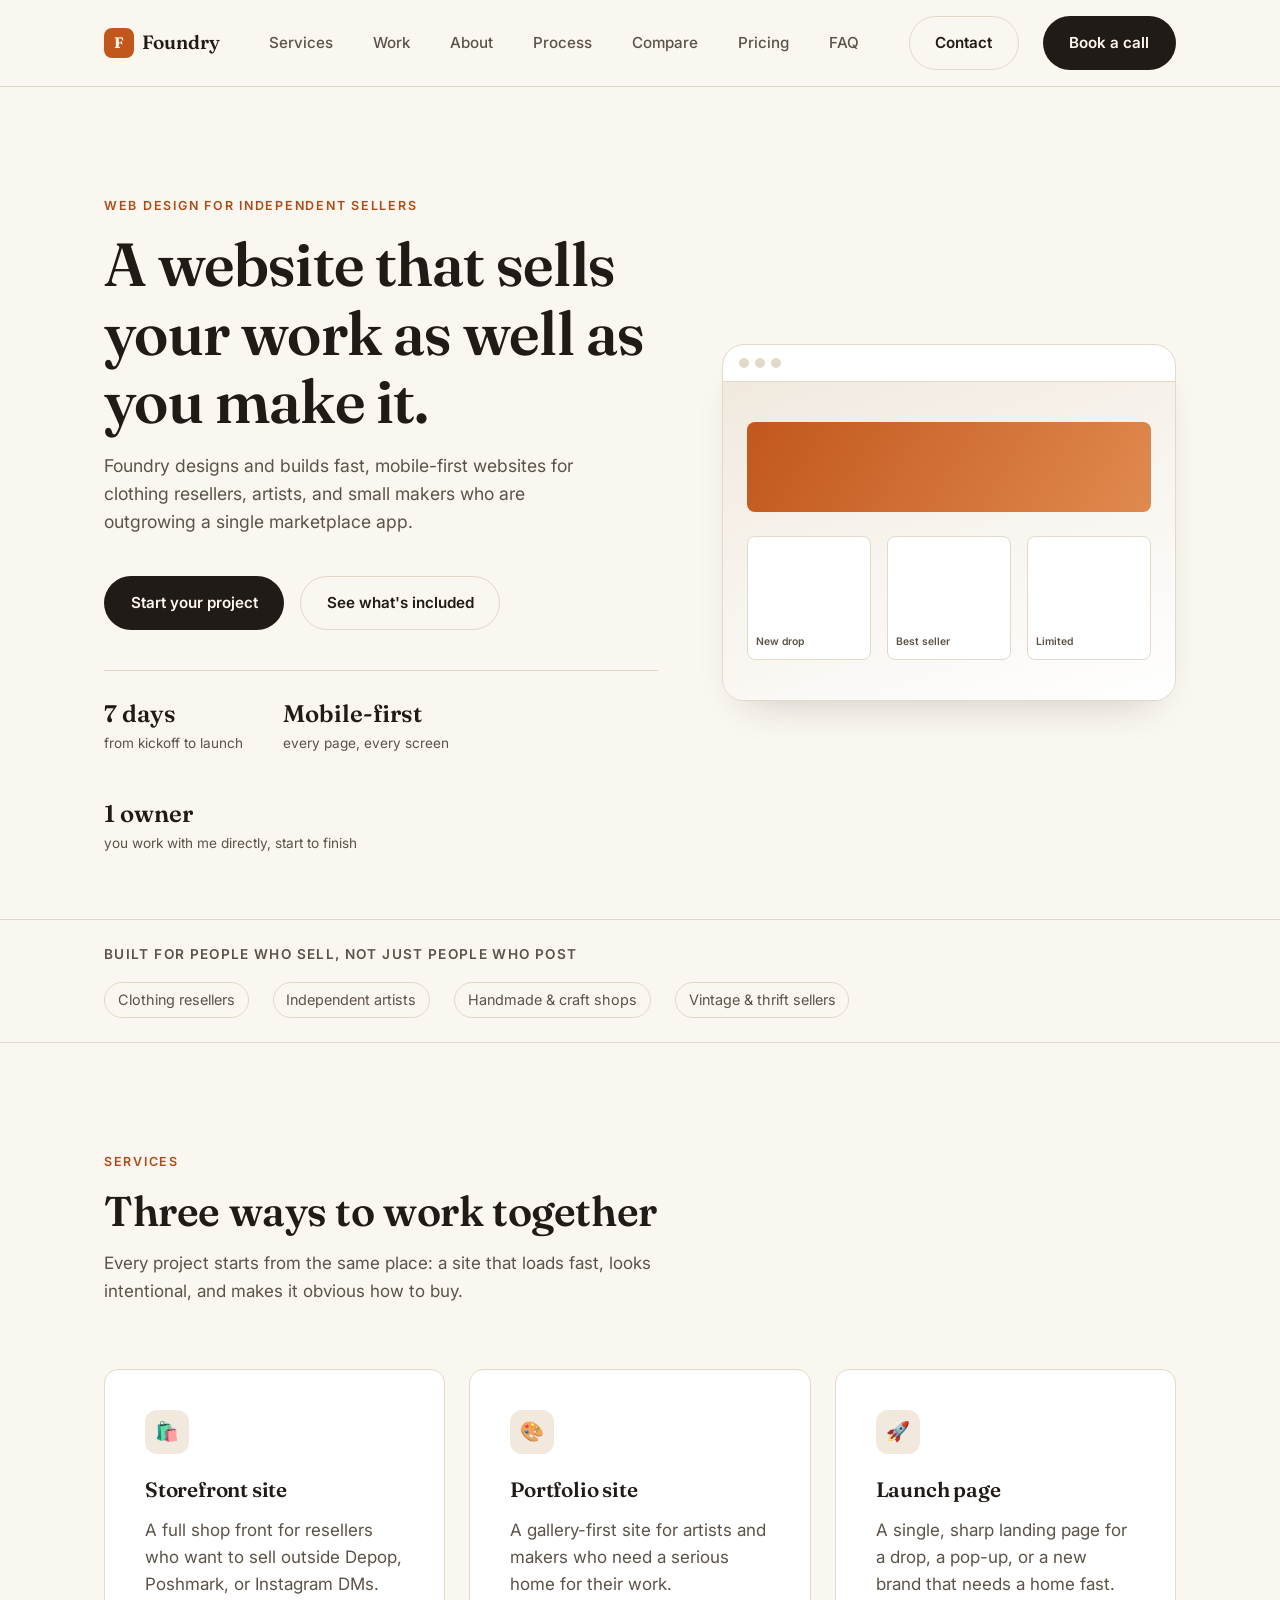
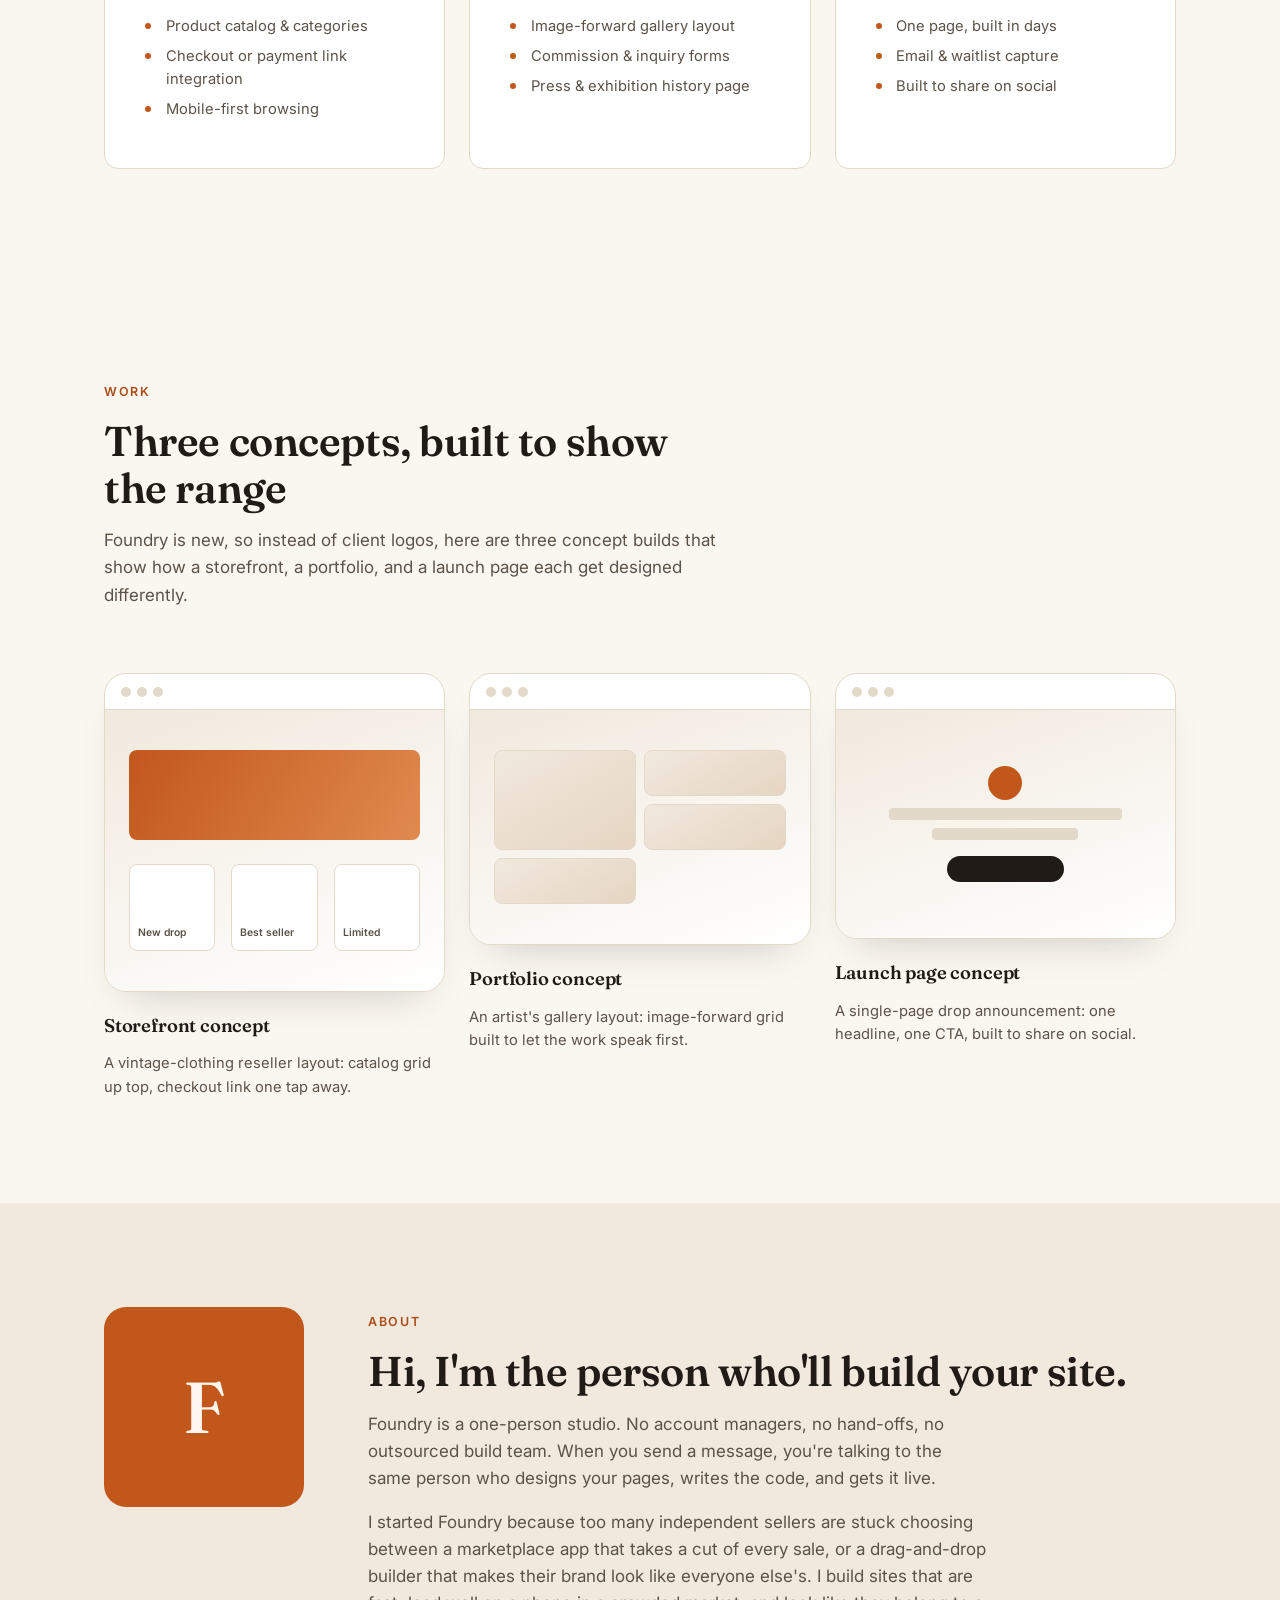
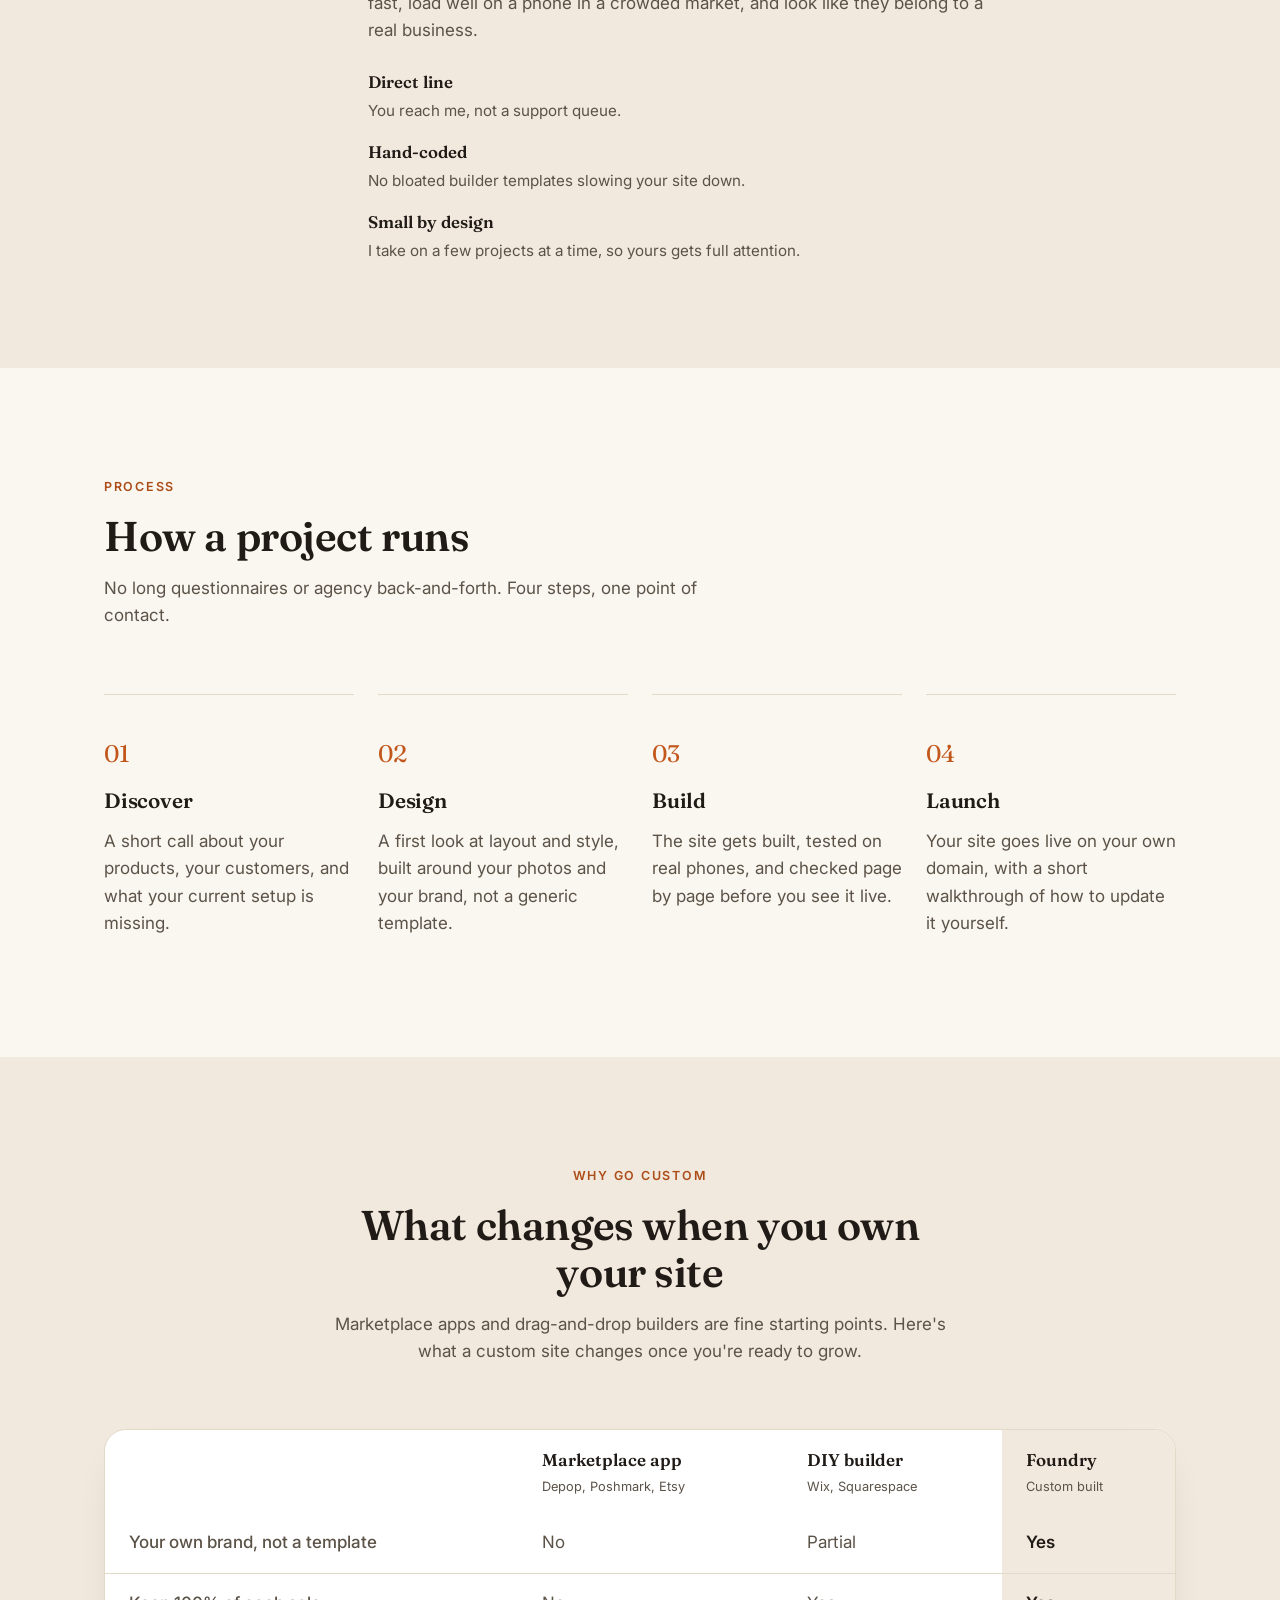
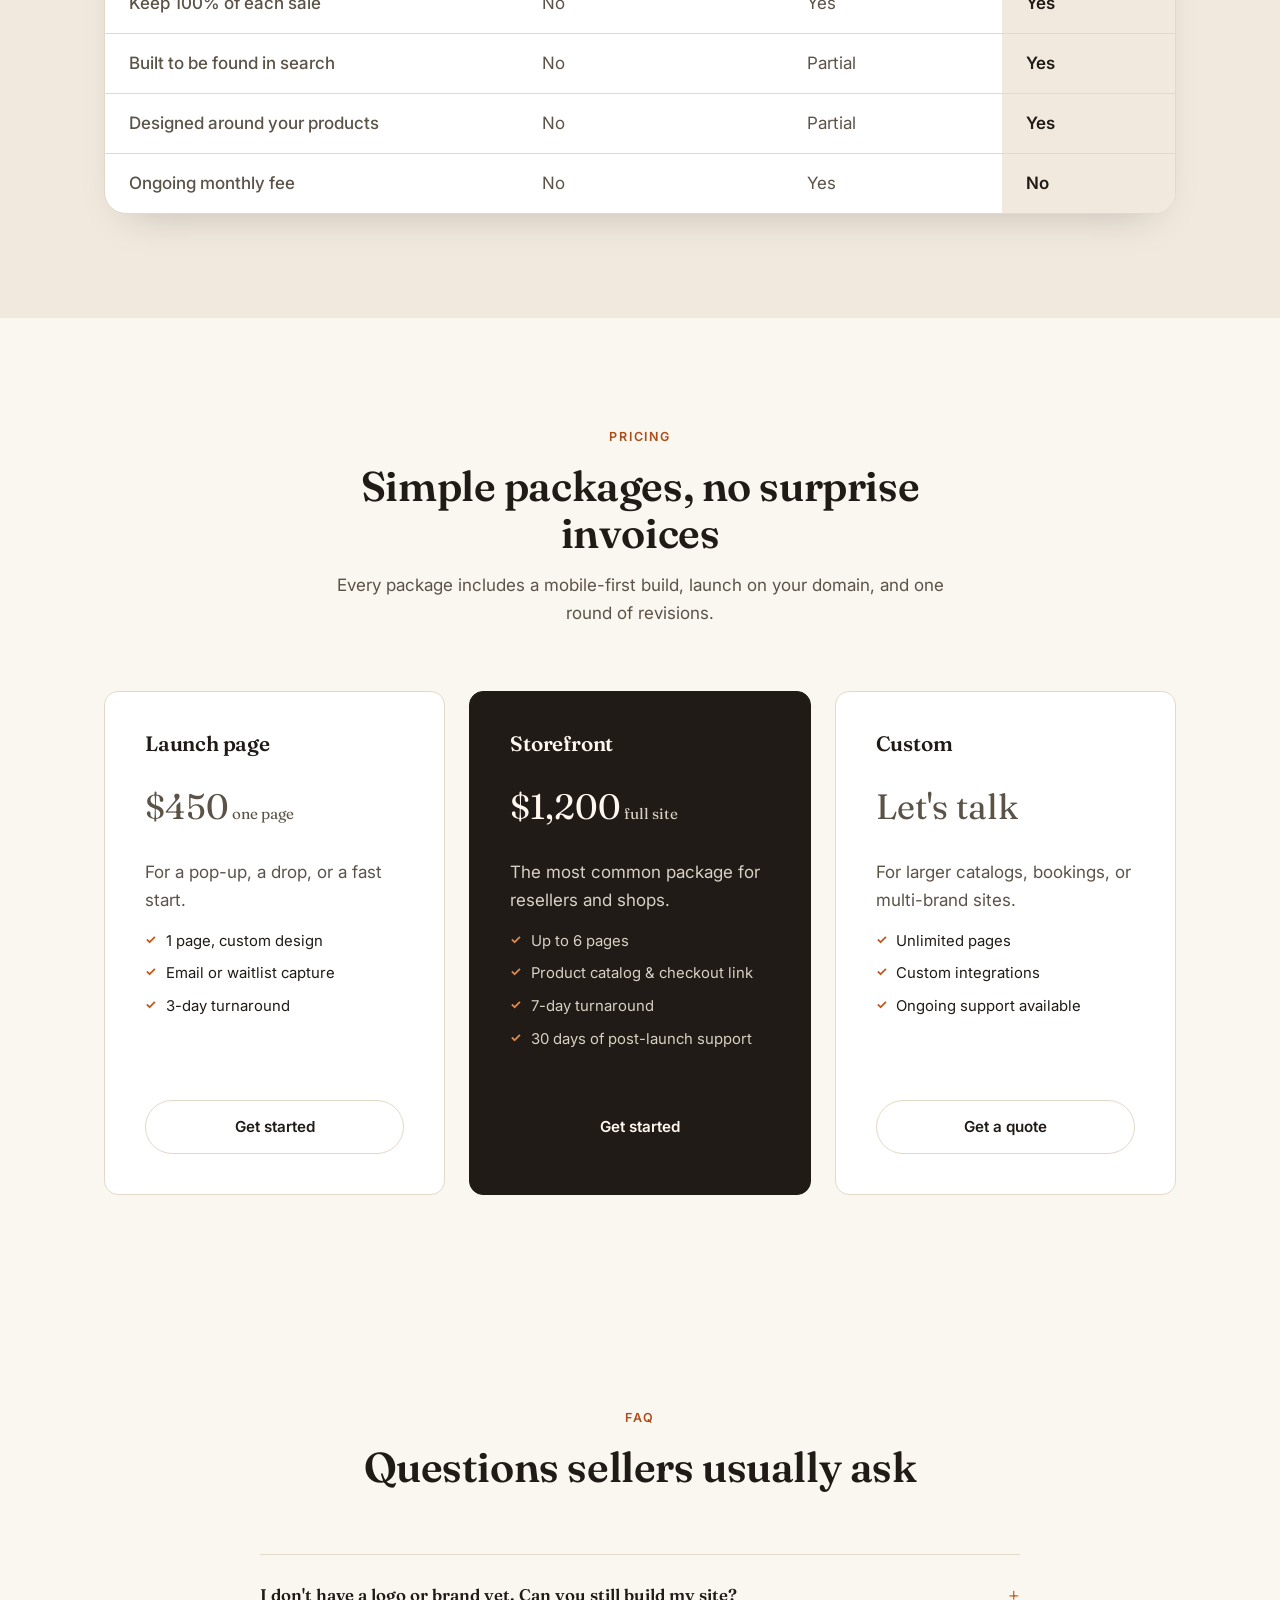
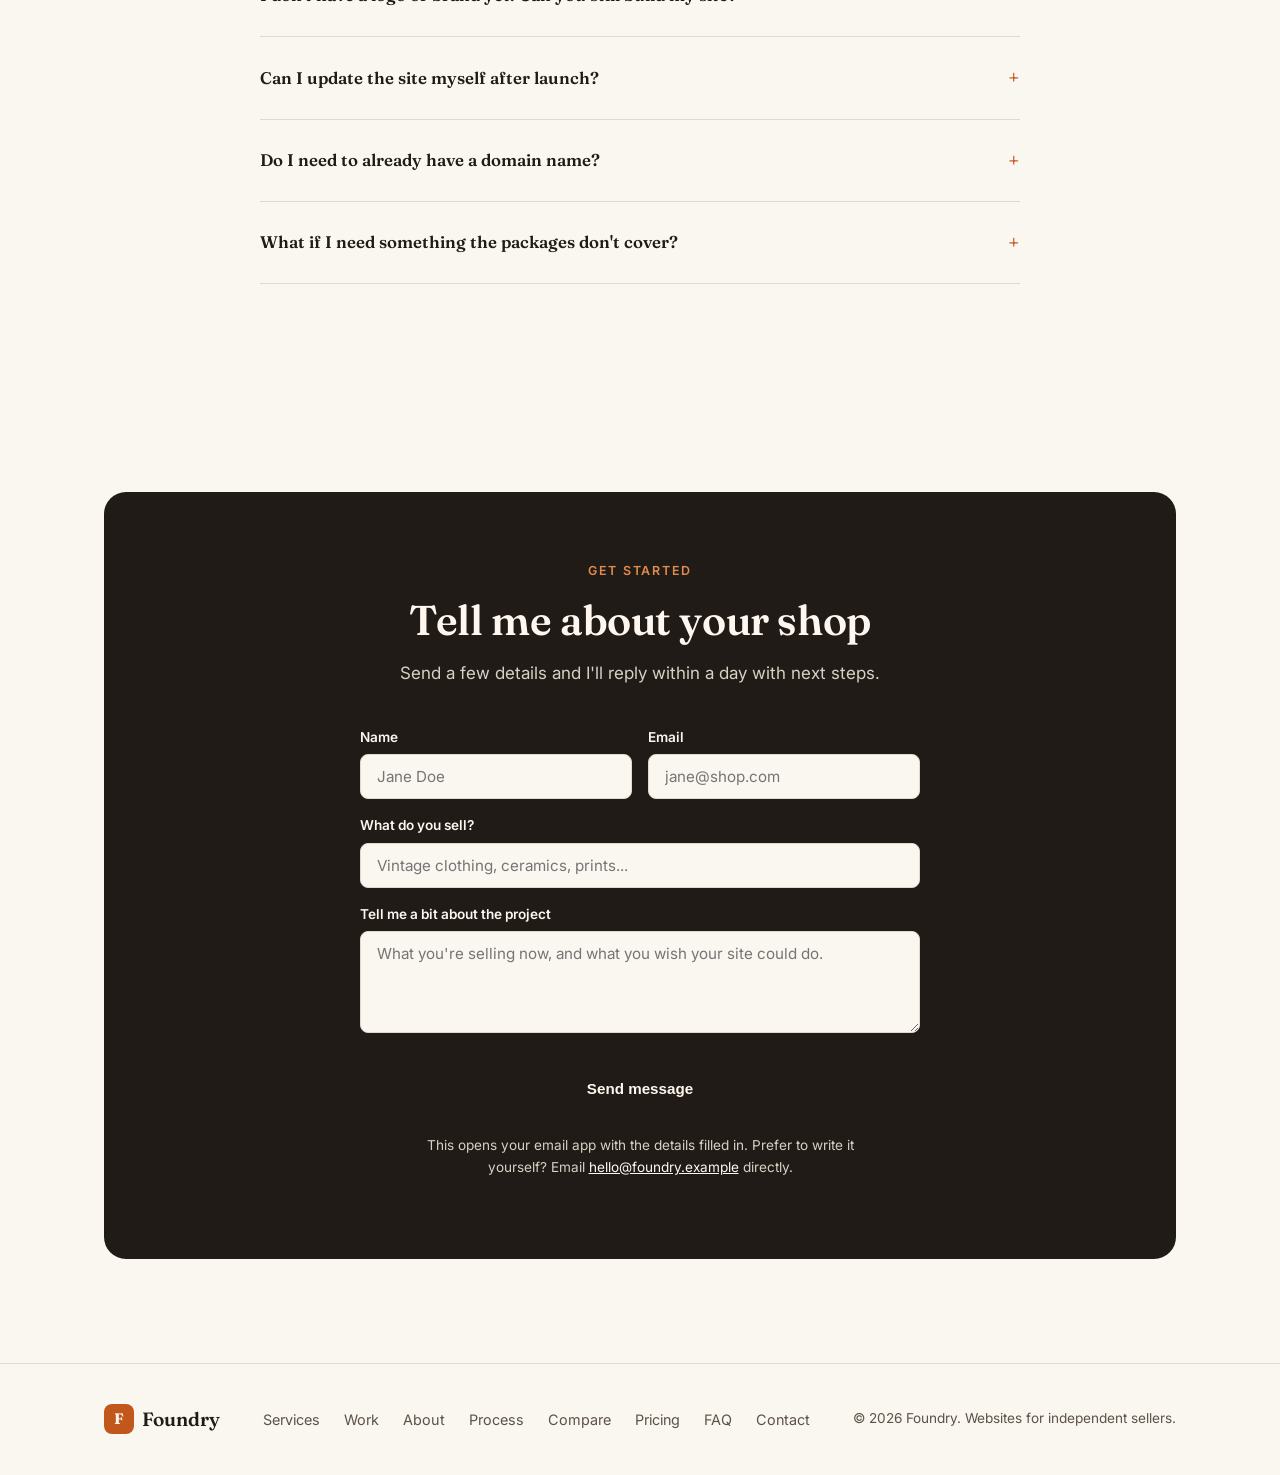
==== index.html @ 0178ae56 "gnhf 22: Fixed a real navigation-completeness bug where the site footer was missing a link to the FA" ====
<!doctype html>
<html lang="en">
<head>
  <meta charset="UTF-8" />
  <meta name="viewport" content="width=device-width, initial-scale=1.0" />
  <title>Foundry - Websites for Resellers, Makers &amp; Independent Sellers</title>
  <meta name="description" content="Foundry builds fast, good-looking websites for clothing resellers, artists, and independent sellers who are ready to sell beyond one platform." />

  <link rel="canonical" href="https://www.foundry.example/" />
  <meta name="theme-color" content="#c2571c" />

  <link rel="icon" type="image/svg+xml" href="assets/favicon.svg" />
  <link rel="mask-icon" href="assets/favicon.svg" color="#c2571c" />
  <link rel="apple-touch-icon" href="assets/apple-touch-icon.png" />

  <meta property="og:type" content="website" />
  <meta property="og:site_name" content="Foundry" />
  <meta property="og:title" content="Foundry - Websites for Resellers, Makers &amp; Independent Sellers" />
  <meta property="og:description" content="Foundry builds fast, good-looking websites for clothing resellers, artists, and independent sellers who are ready to sell beyond one platform." />
  <meta property="og:image" content="https://www.foundry.example/assets/og-image.png" />
  <meta property="og:image:width" content="1200" />
  <meta property="og:image:height" content="630" />
  <meta name="twitter:card" content="summary_large_image" />
  <meta name="twitter:title" content="Foundry - Websites for Resellers, Makers &amp; Independent Sellers" />
  <meta name="twitter:description" content="Foundry builds fast, good-looking websites for clothing resellers, artists, and independent sellers who are ready to sell beyond one platform." />
  <meta name="twitter:image" content="https://www.foundry.example/assets/og-image.png" />

  <link rel="preconnect" href="https://fonts.googleapis.com" />
  <link rel="preconnect" href="https://fonts.gstatic.com" crossorigin />
  <link href="https://fonts.googleapis.com/css2?family=Fraunces:wght@500;600;700&amp;family=Inter:wght@400;500;600;700&amp;display=swap" rel="stylesheet" />
  <link rel="stylesheet" href="css/styles.css" />

  <script type="application/ld+json">
  {
    "@context": "https://schema.org",
    "@type": "ProfessionalService",
    "name": "Foundry",
    "description": "Foundry builds fast, good-looking websites for clothing resellers, artists, and independent sellers who are ready to sell beyond one platform.",
    "url": "https://www.foundry.example/",
    "email": "hello@foundry.example",
    "priceRange": "$450-$1200",
    "areaServed": "Worldwide",
    "founder": {
      "@type": "Person",
      "name": "Foundry founder"
    }
  }
  </script>

  <script type="application/ld+json">
  {
    "@context": "https://schema.org",
    "@type": "FAQPage",
    "mainEntity": [
      {
        "@type": "Question",
        "name": "I don't have a logo or brand yet. Can you still build my site?",
        "acceptedAnswer": {
          "@type": "Answer",
          "text": "Yes. Most first-time sellers start this way. We'll build a simple, clean look from your product photos and colors, and you can develop a full brand later."
        }
      },
      {
        "@type": "Question",
        "name": "Can I update the site myself after launch?",
        "acceptedAnswer": {
          "@type": "Answer",
          "text": "Yes. Every site is built so you can edit text, photos, and products without touching code. You'll get a short walkthrough at launch."
        }
      },
      {
        "@type": "Question",
        "name": "Do I need to already have a domain name?",
        "acceptedAnswer": {
          "@type": "Answer",
          "text": "No. If you don't have one, we'll pick and set one up together as part of the project."
        }
      },
      {
        "@type": "Question",
        "name": "What if I need something the packages don't cover?",
        "acceptedAnswer": {
          "@type": "Answer",
          "text": "Message me and describe the project. Most custom requests, like bookings, memberships, or larger catalogs, can be quoted directly."
        }
      }
    ]
  }
  </script>
</head>
<body>

  <a class="skip-link" href="#top">Skip to content</a>

  <header class="site-header">
    <div class="wrap">
      <a class="brand" href="#top">
        <span class="brand-mark">F</span>
        Foundry
      </a>

      <nav>
        <ul class="nav-links">
          <li><a href="#services">Services</a></li>
          <li><a href="#work">Work</a></li>
          <li><a href="#about">About</a></li>
          <li><a href="#process">Process</a></li>
          <li><a href="#compare">Compare</a></li>
          <li><a href="#pricing">Pricing</a></li>
          <li><a href="#faq">FAQ</a></li>
        </ul>
      </nav>

      <div class="nav-cta">
        <a class="btn btn-ghost" href="#contact">Contact</a>
        <a class="btn btn-primary" href="#contact">Book a call</a>
        <button class="nav-toggle" id="navToggle" aria-label="Open menu" aria-expanded="false" aria-controls="mobileNav">
          <span></span>
          <span></span>
          <span></span>
        </button>
      </div>
    </div>

    <nav id="mobileNav" class="mobile-nav" hidden>
      <ul>
        <li><a href="#services">Services</a></li>
        <li><a href="#work">Work</a></li>
        <li><a href="#about">About</a></li>
        <li><a href="#process">Process</a></li>
        <li><a href="#compare">Compare</a></li>
        <li><a href="#pricing">Pricing</a></li>
        <li><a href="#faq">FAQ</a></li>
        <li><a href="#contact">Contact</a></li>
      </ul>
      <a class="btn btn-primary mobile-nav-cta" href="#contact">Book a call</a>
    </nav>
  </header>

  <main id="top" tabindex="-1">

    <section class="hero">
      <div class="wrap">
        <div class="hero-copy">
          <p class="eyebrow">Web design for independent sellers</p>
          <h1>A website that sells your work as well as you make it.</h1>
          <p class="hero-lede">
            Foundry designs and builds fast, mobile-first websites for clothing
            resellers, artists, and small makers who are outgrowing a single
            marketplace app.
          </p>
          <div class="hero-actions">
            <a class="btn btn-primary" href="#contact">Start your project</a>
            <a class="btn btn-ghost" href="#services">See what's included</a>
          </div>
          <div class="hero-trust">
            <div><strong>7 days</strong> from kickoff to launch</div>
            <div><strong>Mobile-first</strong> every page, every screen</div>
            <div><strong>1 owner</strong> you work with me directly, start to finish</div>
          </div>
        </div>

        <div class="hero-visual">
          <div class="browser-frame">
            <div class="browser-bar">
              <span></span><span></span><span></span>
            </div>
            <div class="browser-body">
              <div class="mock-shop">
                <div class="mock-hero"></div>
                <div class="mock-row">
                  <div class="mock-card"><span>New drop</span></div>
                  <div class="mock-card"><span>Best seller</span></div>
                  <div class="mock-card"><span>Limited</span></div>
                </div>
              </div>
            </div>
          </div>
        </div>
      </div>
    </section>

    <section class="trustbar">
      <div class="wrap">
        <p>Built for people who sell, not just people who post</p>
        <div class="trust-tags">
          <span>Clothing resellers</span>
          <span>Independent artists</span>
          <span>Handmade &amp; craft shops</span>
          <span>Vintage &amp; thrift sellers</span>
        </div>
      </div>
    </section>

    <section id="services" class="section">
      <div class="wrap">
        <div class="section-head">
          <p class="eyebrow">Services</p>
          <h2>Three ways to work together</h2>
          <p>Every project starts from the same place: a site that loads fast, looks intentional, and makes it obvious how to buy.</p>
        </div>

        <div class="card-grid">
          <article class="service-card">
            <div class="icon" aria-hidden="true">🛍️</div>
            <h3>Storefront site</h3>
            <p>A full shop front for resellers who want to sell outside Depop, Poshmark, or Instagram DMs.</p>
            <ul>
              <li>Product catalog &amp; categories</li>
              <li>Checkout or payment link integration</li>
              <li>Mobile-first browsing</li>
            </ul>
          </article>

          <article class="service-card">
            <div class="icon" aria-hidden="true">🎨</div>
            <h3>Portfolio site</h3>
            <p>A gallery-first site for artists and makers who need a serious home for their work.</p>
            <ul>
              <li>Image-forward gallery layout</li>
              <li>Commission &amp; inquiry forms</li>
              <li>Press &amp; exhibition history page</li>
            </ul>
          </article>

          <article class="service-card">
            <div class="icon" aria-hidden="true">🚀</div>
            <h3>Launch page</h3>
            <p>A single, sharp landing page for a drop, a pop-up, or a new brand that needs a home fast.</p>
            <ul>
              <li>One page, built in days</li>
              <li>Email &amp; waitlist capture</li>
              <li>Built to share on social</li>
            </ul>
          </article>
        </div>
      </div>
    </section>

    <section id="work" class="section">
      <div class="wrap">
        <div class="section-head">
          <p class="eyebrow">Work</p>
          <h2>Three concepts, built to show the range</h2>
          <p>Foundry is new, so instead of client logos, here are three concept builds that show how a storefront, a portfolio, and a launch page each get designed differently.</p>
        </div>

        <div class="work-grid">
          <article class="work-card">
            <div class="browser-frame">
              <div class="browser-bar"><span></span><span></span><span></span></div>
              <div class="browser-body">
                <div class="mock-shop">
                  <div class="mock-hero"></div>
                  <div class="mock-row">
                    <div class="mock-card"><span>New drop</span></div>
                    <div class="mock-card"><span>Best seller</span></div>
                    <div class="mock-card"><span>Limited</span></div>
                  </div>
                </div>
              </div>
            </div>
            <h3>Storefront concept</h3>
            <p>A vintage-clothing reseller layout: catalog grid up top, checkout link one tap away.</p>
          </article>

          <article class="work-card">
            <div class="browser-frame">
              <div class="browser-bar"><span></span><span></span><span></span></div>
              <div class="browser-body">
                <div class="mock-gallery">
                  <div class="mock-tile mock-tile-tall"></div>
                  <div class="mock-tile"></div>
                  <div class="mock-tile"></div>
                  <div class="mock-tile"></div>
                </div>
              </div>
            </div>
            <h3>Portfolio concept</h3>
            <p>An artist's gallery layout: image-forward grid built to let the work speak first.</p>
          </article>

          <article class="work-card">
            <div class="browser-frame">
              <div class="browser-bar"><span></span><span></span><span></span></div>
              <div class="browser-body">
                <div class="mock-launch">
                  <div class="mock-launch-badge"></div>
                  <div class="mock-launch-title"></div>
                  <div class="mock-launch-title short"></div>
                  <div class="mock-launch-cta"></div>
                </div>
              </div>
            </div>
            <h3>Launch page concept</h3>
            <p>A single-page drop announcement: one headline, one CTA, built to share on social.</p>
          </article>
        </div>
      </div>
    </section>

    <section id="about" class="section section-alt">
      <div class="wrap about-wrap">
        <div class="about-avatar" aria-hidden="true">F</div>
        <div class="about-copy">
          <p class="eyebrow">About</p>
          <h2>Hi, I'm the person who'll build your site.</h2>
          <p>
            Foundry is a one-person studio. No account managers, no
            hand-offs, no outsourced build team. When you send a message,
            you're talking to the same person who designs your pages,
            writes the code, and gets it live.
          </p>
          <p>
            I started Foundry because too many independent sellers are
            stuck choosing between a marketplace app that takes a cut of
            every sale, or a drag-and-drop builder that makes their brand
            look like everyone else's. I build sites that are fast, load
            well on a phone in a crowded market, and look like they belong
            to a real business.
          </p>
          <ul class="about-facts">
            <li><strong>Direct line</strong> You reach me, not a support queue.</li>
            <li><strong>Hand-coded</strong> No bloated builder templates slowing your site down.</li>
            <li><strong>Small by design</strong> I take on a few projects at a time, so yours gets full attention.</li>
          </ul>
        </div>
      </div>
    </section>

    <section id="process" class="section">
      <div class="wrap">
        <div class="section-head">
          <p class="eyebrow">Process</p>
          <h2>How a project runs</h2>
          <p>No long questionnaires or agency back-and-forth. Four steps, one point of contact.</p>
        </div>

        <div class="process-list">
          <div class="process-step">
            <h3>Discover</h3>
            <p>A short call about your products, your customers, and what your current setup is missing.</p>
          </div>
          <div class="process-step">
            <h3>Design</h3>
            <p>A first look at layout and style, built around your photos and your brand, not a generic template.</p>
          </div>
          <div class="process-step">
            <h3>Build</h3>
            <p>The site gets built, tested on real phones, and checked page by page before you see it live.</p>
          </div>
          <div class="process-step">
            <h3>Launch</h3>
            <p>Your site goes live on your own domain, with a short walkthrough of how to update it yourself.</p>
          </div>
        </div>
      </div>
    </section>

    <section id="compare" class="section section-alt">
      <div class="wrap">
        <div class="section-head center">
          <p class="eyebrow">Why go custom</p>
          <h2>What changes when you own your site</h2>
          <p>Marketplace apps and drag-and-drop builders are fine starting points. Here's what a custom site changes once you're ready to grow.</p>
        </div>

        <div class="compare-table-wrap">
          <table class="compare-table">
            <thead>
              <tr>
                <th scope="col">&nbsp;</th>
                <th scope="col">Marketplace app <span>Depop, Poshmark, Etsy</span></th>
                <th scope="col">DIY builder <span>Wix, Squarespace</span></th>
                <th scope="col" class="highlight">Foundry <span>Custom built</span></th>
              </tr>
            </thead>
            <tbody>
              <tr>
                <th scope="row">Your own brand, not a template</th>
                <td>No</td>
                <td>Partial</td>
                <td class="highlight">Yes</td>
              </tr>
              <tr>
                <th scope="row">Keep 100% of each sale</th>
                <td>No</td>
                <td>Yes</td>
                <td class="highlight">Yes</td>
              </tr>
              <tr>
                <th scope="row">Built to be found in search</th>
                <td>No</td>
                <td>Partial</td>
                <td class="highlight">Yes</td>
              </tr>
              <tr>
                <th scope="row">Designed around your products</th>
                <td>No</td>
                <td>Partial</td>
                <td class="highlight">Yes</td>
              </tr>
              <tr>
                <th scope="row">Ongoing monthly fee</th>
                <td>No</td>
                <td>Yes</td>
                <td class="highlight">No</td>
              </tr>
            </tbody>
          </table>
        </div>
      </div>
    </section>

    <section id="pricing" class="section">
      <div class="wrap">
        <div class="section-head center">
          <p class="eyebrow">Pricing</p>
          <h2>Simple packages, no surprise invoices</h2>
          <p>Every package includes a mobile-first build, launch on your domain, and one round of revisions.</p>
        </div>

        <div class="pricing-grid">
          <article class="price-card">
            <h3>Launch page</h3>
            <p class="price">$450<span> one page</span></p>
            <p>For a pop-up, a drop, or a fast start.</p>
            <ul>
              <li>1 page, custom design</li>
              <li>Email or waitlist capture</li>
              <li>3-day turnaround</li>
            </ul>
            <a class="btn btn-ghost" href="#contact">Get started</a>
          </article>

          <article class="price-card featured">
            <h3>Storefront</h3>
            <p class="price">$1,200<span> full site</span></p>
            <p>The most common package for resellers and shops.</p>
            <ul>
              <li>Up to 6 pages</li>
              <li>Product catalog &amp; checkout link</li>
              <li>7-day turnaround</li>
              <li>30 days of post-launch support</li>
            </ul>
            <a class="btn btn-primary" href="#contact">Get started</a>
          </article>

          <article class="price-card">
            <h3>Custom</h3>
            <p class="price">Let's talk</p>
            <p>For larger catalogs, bookings, or multi-brand sites.</p>
            <ul>
              <li>Unlimited pages</li>
              <li>Custom integrations</li>
              <li>Ongoing support available</li>
            </ul>
            <a class="btn btn-ghost" href="#contact">Get a quote</a>
          </article>
        </div>
      </div>
    </section>

    <section id="faq" class="section">
      <div class="wrap">
        <div class="section-head center">
          <p class="eyebrow">FAQ</p>
          <h2>Questions sellers usually ask</h2>
        </div>

        <div class="faq-list">
          <details class="faq-item">
            <summary>I don't have a logo or brand yet. Can you still build my site?</summary>
            <p>Yes. Most first-time sellers start this way. We'll build a simple, clean look from your product photos and colors, and you can develop a full brand later.</p>
          </details>
          <details class="faq-item">
            <summary>Can I update the site myself after launch?</summary>
            <p>Yes. Every site is built so you can edit text, photos, and products without touching code. You'll get a short walkthrough at launch.</p>
          </details>
          <details class="faq-item">
            <summary>Do I need to already have a domain name?</summary>
            <p>No. If you don't have one, we'll pick and set one up together as part of the project.</p>
          </details>
          <details class="faq-item">
            <summary>What if I need something the packages don't cover?</summary>
            <p>Message me and describe the project. Most custom requests, like bookings, memberships, or larger catalogs, can be quoted directly.</p>
          </details>
        </div>
      </div>
    </section>

    <section id="contact" class="section">
      <div class="wrap">
        <div class="cta-band">
          <p class="eyebrow">Get started</p>
          <h2>Tell me about your shop</h2>
          <p>Send a few details and I'll reply within a day with next steps.</p>

          <form class="contact-form" action="mailto:hello@foundry.example" method="post" enctype="text/plain">
            <div class="form-row">
              <div>
                <label for="name">Name</label>
                <input id="name" name="name" type="text" placeholder="Jane Doe" required />
              </div>
              <div>
                <label for="email">Email</label>
                <input id="email" name="email" type="email" placeholder="jane@shop.com" required />
              </div>
            </div>
            <div>
              <label for="business">What do you sell?</label>
              <input id="business" name="business" type="text" placeholder="Vintage clothing, ceramics, prints..." />
            </div>
            <div>
              <label for="message">Tell me a bit about the project</label>
              <textarea id="message" name="message" rows="4" placeholder="What you're selling now, and what you wish your site could do."></textarea>
            </div>
            <button class="btn btn-primary" type="submit">Send message</button>
          </form>

          <p class="cta-fallback">
            This opens your email app with the details filled in. Prefer to
            write it yourself? Email <a href="mailto:hello@foundry.example">hello@foundry.example</a> directly.
          </p>
        </div>
      </div>
    </section>

  </main>

  <footer class="site-footer">
    <div class="wrap">
      <a class="brand" href="#top">
        <span class="brand-mark">F</span>
        Foundry
      </a>
      <ul class="footer-links">
        <li><a href="#services">Services</a></li>
        <li><a href="#work">Work</a></li>
        <li><a href="#about">About</a></li>
        <li><a href="#process">Process</a></li>
        <li><a href="#compare">Compare</a></li>
        <li><a href="#pricing">Pricing</a></li>
        <li><a href="#faq">FAQ</a></li>
        <li><a href="#contact">Contact</a></li>
      </ul>
      <small>&copy; 2026 Foundry. Websites for independent sellers.</small>
    </div>
  </footer>

  <script src="js/main.js"></script>
</body>
</html>
---- css/styles.css ----
/* =========================================================
   Foundry — design system
   A warm, editorial style built for makers and small sellers.
   ========================================================= */

:root {
  /* Color: warm neutral base + one confident accent */
  --color-bg: #faf6f0;
  --color-bg-alt: #f1e9de;
  --color-ink: #201b16;
  --color-ink-soft: #5c5348;
  --color-line: #e3d9c9;
  --color-accent: #c2571c;
  --color-accent-text: #ac4d19;
  --color-accent-ink: #fff7ef;
  --color-card: #ffffff;

  /* Type */
  --font-display: "Fraunces", "Iowan Old Style", Georgia, serif;
  --font-body: "Inter", -apple-system, BlinkMacSystemFont, "Segoe UI", sans-serif;

  /* Scale */
  --space-1: 0.5rem;
  --space-2: 1rem;
  --space-3: 1.5rem;
  --space-4: 2.5rem;
  --space-5: 4rem;
  --space-6: 6.5rem;

  --radius-sm: 8px;
  --radius-md: 14px;
  --radius-lg: 22px;

  --container: 1120px;

  --shadow-soft: 0 20px 40px -24px rgba(32, 27, 22, 0.25);

  --header-height: 84px;
}

* {
  box-sizing: border-box;
}

html {
  scroll-behavior: smooth;
}

body {
  margin: 0;
  background: var(--color-bg);
  color: var(--color-ink);
  font-family: var(--font-body);
  font-size: 17px;
  line-height: 1.6;
  -webkit-font-smoothing: antialiased;
  overflow-x: hidden;
}

img {
  max-width: 100%;
  display: block;
}

a {
  color: inherit;
}

:focus-visible {
  outline: 2px solid var(--color-accent);
  outline-offset: 3px;
  border-radius: 4px;
}

.btn:focus-visible {
  outline-offset: 3px;
}

main:focus-visible {
  outline: none;
}

.skip-link {
  position: absolute;
  top: -100%;
  left: var(--space-2);
  z-index: 100;
  background: var(--color-ink);
  color: var(--color-accent-ink);
  padding: 0.75rem 1.2rem;
  border-radius: var(--radius-sm);
  text-decoration: none;
  font-weight: 600;
  font-size: 0.9rem;
  transition: top 0.15s ease;
}

.skip-link:focus {
  top: var(--space-2);
}

.wrap {
  max-width: var(--container);
  margin: 0 auto;
  padding: 0 var(--space-3);
}

h1, h2, h3, h4 {
  font-family: var(--font-display);
  font-weight: 600;
  line-height: 1.12;
  margin: 0 0 var(--space-2);
  letter-spacing: -0.01em;
}

h2 {
  font-size: clamp(1.9rem, 3.4vw, 2.6rem);
}

h3 {
  font-size: 1.3rem;
}

p {
  margin: 0 0 var(--space-2);
  color: var(--color-ink-soft);
}

.eyebrow {
  display: inline-block;
  font-size: 0.78rem;
  font-weight: 600;
  letter-spacing: 0.14em;
  text-transform: uppercase;
  color: var(--color-accent-text);
  margin-bottom: var(--space-2);
}

.section {
  padding: var(--space-6) 0;
}

.section-head {
  max-width: 620px;
  margin: 0 0 var(--space-5);
}

.section-head.center {
  margin-left: auto;
  margin-right: auto;
  text-align: center;
}

/* ---------- Buttons ---------- */

.btn {
  display: inline-flex;
  align-items: center;
  justify-content: center;
  gap: 0.5rem;
  padding: 0.85rem 1.6rem;
  border-radius: 100px;
  font-weight: 600;
  font-size: 0.95rem;
  text-decoration: none;
  border: 1px solid transparent;
  cursor: pointer;
  transition: transform 0.15s ease, box-shadow 0.15s ease, background 0.15s ease;
}

.btn-primary {
  background: var(--color-ink);
  color: var(--color-accent-ink);
}

.btn-primary:hover {
  background: var(--color-accent);
  transform: translateY(-1px);
  box-shadow: var(--shadow-soft);
}

.btn-ghost {
  background: transparent;
  color: var(--color-ink);
  border-color: var(--color-line);
}

.btn-ghost:hover {
  border-color: var(--color-ink);
}

/* ---------- Header / nav ---------- */

.site-header {
  position: sticky;
  top: 0;
  z-index: 50;
  min-height: var(--header-height);
  background: rgba(250, 246, 240, 0.85);
  backdrop-filter: blur(10px);
  border-bottom: 1px solid var(--color-line);
}

main section[id],
#top {
  scroll-margin-top: var(--header-height);
}

.site-header .wrap {
  display: flex;
  align-items: center;
  justify-content: space-between;
  padding-top: var(--space-2);
  padding-bottom: var(--space-2);
}

.brand {
  display: flex;
  align-items: center;
  gap: 0.5rem;
  font-family: var(--font-display);
  font-weight: 600;
  font-size: 1.2rem;
  text-decoration: none;
  color: var(--color-ink);
}

.brand-mark {
  width: 30px;
  height: 30px;
  border-radius: 8px;
  background: var(--color-accent);
  display: grid;
  place-items: center;
  color: var(--color-accent-ink);
  font-size: 0.95rem;
  font-weight: 700;
}

.nav-links {
  display: flex;
  align-items: center;
  gap: var(--space-4);
  list-style: none;
  margin: 0;
  padding: 0;
}

.nav-links a {
  text-decoration: none;
  font-size: 0.95rem;
  font-weight: 500;
  color: var(--color-ink-soft);
}

.nav-links a:hover {
  color: var(--color-ink);
}

.nav-cta {
  display: flex;
  align-items: center;
  gap: var(--space-3);
}

.nav-toggle {
  display: none;
  background: none;
  border: none;
  cursor: pointer;
  padding: 0.4rem;
}

.nav-toggle span {
  display: block;
  width: 22px;
  height: 2px;
  background: var(--color-ink);
  margin: 5px 0;
}

.mobile-nav {
  border-top: 1px solid var(--color-line);
  background: var(--color-bg);
}

.mobile-nav ul {
  list-style: none;
  margin: 0;
  padding: var(--space-2) var(--space-3) var(--space-3);
  display: flex;
  flex-direction: column;
  gap: var(--space-2);
}

.mobile-nav a {
  text-decoration: none;
  font-weight: 500;
  color: var(--color-ink);
  font-size: 1.05rem;
}

.mobile-nav-cta {
  margin: 0 var(--space-3) var(--space-3);
  width: calc(100% - (var(--space-3) * 2));
}

/* ---------- Hero ---------- */

.hero {
  padding: var(--space-6) 0 var(--space-5);
}

.hero .wrap {
  display: grid;
  grid-template-columns: 1.1fr 0.9fr;
  gap: var(--space-5);
  align-items: center;
}

.hero h1 {
  font-size: clamp(2.4rem, 5vw, 3.8rem);
}

.hero-lede {
  font-size: 1.1rem;
  max-width: 480px;
}

.hero-actions {
  display: flex;
  gap: var(--space-2);
  margin: var(--space-4) 0 var(--space-4);
  flex-wrap: wrap;
}

.hero-trust {
  display: flex;
  gap: var(--space-4);
  flex-wrap: wrap;
  padding-top: var(--space-3);
  border-top: 1px solid var(--color-line);
}

.hero-trust div {
  font-size: 0.85rem;
  color: var(--color-ink-soft);
}

.hero-trust strong {
  display: block;
  font-family: var(--font-display);
  font-size: 1.5rem;
  color: var(--color-ink);
  font-weight: 600;
}

.hero-visual {
  position: relative;
}

.browser-frame {
  background: var(--color-card);
  border-radius: var(--radius-lg);
  border: 1px solid var(--color-line);
  box-shadow: var(--shadow-soft);
  overflow: hidden;
}

.browser-bar {
  display: flex;
  gap: 6px;
  padding: 0.8rem 1rem;
  border-bottom: 1px solid var(--color-line);
}

.browser-bar span {
  width: 10px;
  height: 10px;
  border-radius: 50%;
  background: var(--color-line);
}

.browser-body {
  padding: var(--space-4) var(--space-3);
  background: linear-gradient(160deg, var(--color-bg-alt), var(--color-card));
}

.mock-shop {
  display: grid;
  gap: var(--space-2);
}

.mock-row {
  display: grid;
  grid-template-columns: repeat(3, 1fr);
  gap: var(--space-2);
}

.mock-card {
  background: var(--color-card);
  border: 1px solid var(--color-line);
  border-radius: var(--radius-sm);
  aspect-ratio: 1;
  display: flex;
  align-items: flex-end;
  padding: 0.5rem;
}

.mock-card span {
  font-size: 0.65rem;
  font-weight: 600;
  color: var(--color-ink-soft);
}

.mock-hero {
  height: 90px;
  border-radius: var(--radius-sm);
  background: linear-gradient(120deg, var(--color-accent), #e08a4f);
  margin-bottom: var(--space-1);
}

/* ---------- Work ---------- */

.work-grid {
  display: grid;
  grid-template-columns: repeat(3, 1fr);
  gap: var(--space-3);
}

.work-card h3 {
  margin-top: var(--space-3);
  font-size: 1.15rem;
}

.work-card p {
  color: var(--color-ink-soft);
  font-size: 0.92rem;
  margin-bottom: 0;
}

.mock-gallery {
  display: grid;
  grid-template-columns: repeat(2, 1fr);
  grid-auto-rows: 46px;
  gap: var(--space-1);
}

.mock-tile {
  background: linear-gradient(150deg, var(--color-bg-alt), #e6d5c2);
  border-radius: var(--radius-sm);
  border: 1px solid var(--color-line);
}

.mock-tile-tall {
  grid-row: span 2;
}

.mock-launch {
  display: grid;
  justify-items: center;
  text-align: center;
  gap: var(--space-1);
  padding: var(--space-2) 0;
}

.mock-launch-badge {
  width: 34px;
  height: 34px;
  border-radius: 50%;
  background: var(--color-accent);
}

.mock-launch-title {
  width: 80%;
  height: 12px;
  border-radius: 4px;
  background: var(--color-line);
}

.mock-launch-title.short {
  width: 50%;
}

.mock-launch-cta {
  margin-top: var(--space-1);
  width: 40%;
  height: 26px;
  border-radius: 100px;
  background: var(--color-ink);
}

/* ---------- Logos / trust bar ---------- */

.trustbar {
  border-top: 1px solid var(--color-line);
  border-bottom: 1px solid var(--color-line);
  padding: var(--space-3) 0;
}

.trustbar .wrap {
  display: flex;
  align-items: center;
  justify-content: space-between;
  flex-wrap: wrap;
  gap: var(--space-2);
}

.trustbar p {
  margin: 0;
  font-size: 0.85rem;
  text-transform: uppercase;
  letter-spacing: 0.1em;
  font-weight: 600;
  color: var(--color-ink-soft);
}

.trust-tags {
  display: flex;
  gap: var(--space-3);
  flex-wrap: wrap;
}

.trust-tags span {
  font-size: 0.9rem;
  color: var(--color-ink-soft);
  padding: 0.35rem 0.8rem;
  border: 1px solid var(--color-line);
  border-radius: 100px;
}

/* ---------- Services ---------- */

.card-grid {
  display: grid;
  grid-template-columns: repeat(3, 1fr);
  gap: var(--space-3);
}

.service-card {
  background: var(--color-card);
  border: 1px solid var(--color-line);
  border-radius: var(--radius-md);
  padding: var(--space-4);
}

.service-card .icon {
  width: 44px;
  height: 44px;
  border-radius: 12px;
  background: var(--color-bg-alt);
  display: grid;
  place-items: center;
  margin-bottom: var(--space-3);
  font-size: 1.2rem;
}

.service-card ul {
  margin: var(--space-2) 0 0;
  padding: 0;
  list-style: none;
}

.service-card li {
  font-size: 0.92rem;
  color: var(--color-ink-soft);
  padding-left: 1.3rem;
  position: relative;
  margin-bottom: 0.4rem;
}

.service-card li::before {
  content: "";
  position: absolute;
  left: 0;
  top: 0.55em;
  width: 6px;
  height: 6px;
  border-radius: 50%;
  background: var(--color-accent);
}

/* ---------- About ---------- */

.section-alt {
  background: var(--color-bg-alt);
}

.about-wrap {
  display: grid;
  grid-template-columns: 200px 1fr;
  gap: var(--space-5);
  align-items: start;
}

.about-avatar {
  width: 200px;
  height: 200px;
  border-radius: var(--radius-lg);
  background: var(--color-accent);
  color: var(--color-accent-ink);
  display: grid;
  place-items: center;
  font-family: var(--font-display);
  font-size: 4.5rem;
  font-weight: 600;
}

.about-copy p {
  max-width: 620px;
}

.about-facts {
  list-style: none;
  margin: var(--space-3) 0 0;
  padding: 0;
  display: grid;
  gap: var(--space-2);
}

.about-facts li {
  font-size: 0.95rem;
  color: var(--color-ink-soft);
}

.about-facts strong {
  display: block;
  color: var(--color-ink);
  font-family: var(--font-display);
  font-size: 1.05rem;
  font-weight: 600;
  margin-bottom: 0.2rem;
}

/* ---------- Process ---------- */

.process-list {
  display: grid;
  grid-template-columns: repeat(4, 1fr);
  gap: var(--space-3);
  counter-reset: step;
}

.process-step {
  position: relative;
  padding-top: var(--space-4);
  border-top: 1px solid var(--color-line);
}

.process-step::before {
  counter-increment: step;
  content: "0" counter(step);
  font-family: var(--font-display);
  font-size: 1.5rem;
  color: var(--color-accent);
  display: block;
  margin-bottom: var(--space-2);
}

/* ---------- Compare ---------- */

.compare-table-wrap {
  overflow-x: auto;
  background: var(--color-card);
  border: 1px solid var(--color-line);
  border-radius: var(--radius-lg);
  box-shadow: var(--shadow-soft);
}

.compare-table {
  width: 100%;
  border-collapse: collapse;
  min-width: 560px;
}

.compare-table th,
.compare-table td {
  padding: var(--space-2) var(--space-3);
  text-align: left;
  border-bottom: 1px solid var(--color-line);
}

.compare-table thead th {
  font-family: var(--font-display);
  font-weight: 600;
  color: var(--color-ink);
  vertical-align: bottom;
}

.compare-table thead th span {
  display: block;
  font-family: var(--font-body);
  font-weight: 400;
  font-size: 0.8rem;
  color: var(--color-ink-soft);
  margin-top: 0.2rem;
}

.compare-table tbody th {
  font-weight: 500;
  color: var(--color-ink-soft);
}

.compare-table tbody td {
  color: var(--color-ink-soft);
}

.compare-table tr:last-child th,
.compare-table tr:last-child td {
  border-bottom: none;
}

.compare-table td.highlight,
.compare-table th.highlight {
  background: var(--color-bg-alt);
  color: var(--color-ink);
  font-weight: 600;
}

/* ---------- Pricing ---------- */

.pricing-grid {
  display: grid;
  grid-template-columns: repeat(3, 1fr);
  gap: var(--space-3);
  align-items: stretch;
}

.price-card {
  background: var(--color-card);
  border: 1px solid var(--color-line);
  border-radius: var(--radius-md);
  padding: var(--space-4);
  display: flex;
  flex-direction: column;
}

.price-card.featured {
  background: var(--color-ink);
  color: var(--color-accent-ink);
  border-color: var(--color-ink);
}

.price-card.featured h3,
.price-card.featured .price {
  color: var(--color-accent-ink);
}

.price-card.featured p,
.price-card.featured li,
.price-card.featured .price span {
  color: #d8d0c4;
}

.price-card.featured li::before {
  color: #e08a4f;
}

.price {
  font-family: var(--font-display);
  font-size: 2.2rem;
  margin: var(--space-1) 0 var(--space-3);
}

.price span {
  font-size: 0.95rem;
  font-weight: 400;
  color: var(--color-ink-soft);
}

.price-card ul {
  list-style: none;
  margin: 0 0 var(--space-4);
  padding: 0;
  flex: 1;
}

.price-card li {
  padding-left: 1.3rem;
  position: relative;
  margin-bottom: 0.55rem;
  font-size: 0.93rem;
}

.price-card li::before {
  content: "\2713";
  position: absolute;
  left: 0;
  color: var(--color-accent);
  font-size: 0.8rem;
  font-weight: 700;
}

/* ---------- FAQ ---------- */

.faq-list {
  max-width: 760px;
  margin: 0 auto;
  border-top: 1px solid var(--color-line);
}

.faq-item {
  border-bottom: 1px solid var(--color-line);
  padding: var(--space-3) 0;
}

.faq-item summary {
  cursor: pointer;
  font-family: var(--font-display);
  font-weight: 600;
  font-size: 1.05rem;
  list-style: none;
  display: flex;
  justify-content: space-between;
  align-items: center;
}

.faq-item summary::-webkit-details-marker {
  display: none;
}

.faq-item summary::after {
  content: "+";
  color: var(--color-accent);
  font-size: 1.3rem;
  margin-left: var(--space-2);
}

.faq-item[open] summary::after {
  content: "\2212";
}

.faq-item p {
  margin-top: var(--space-2);
  max-width: 600px;
}

/* ---------- Contact / CTA ---------- */

.cta-band {
  background: var(--color-ink);
  color: var(--color-accent-ink);
  border-radius: var(--radius-lg);
  padding: var(--space-5);
  text-align: center;
}

.cta-band h2 {
  color: var(--color-accent-ink);
}

.cta-band p {
  color: #d8d0c4;
  max-width: 480px;
  margin-left: auto;
  margin-right: auto;
}

.cta-band .eyebrow {
  color: #e08a4f;
}

.cta-fallback {
  margin-top: var(--space-3);
  font-size: 0.85rem;
}

.cta-fallback a {
  color: var(--color-accent-ink);
  text-decoration: underline;
}

.contact-form {
  max-width: 560px;
  margin: var(--space-4) auto 0;
  display: grid;
  gap: var(--space-2);
  text-align: left;
}

.form-row {
  display: grid;
  grid-template-columns: 1fr 1fr;
  gap: var(--space-2);
}

.contact-form label {
  display: block;
  font-size: 0.85rem;
  font-weight: 600;
  margin-bottom: 0.35rem;
}

.contact-form input,
.contact-form textarea {
  width: 100%;
  padding: 0.75rem 1rem;
  border-radius: var(--radius-sm);
  border: 1px solid var(--color-line);
  background: var(--color-bg);
  color: var(--color-ink);
  font-family: var(--font-body);
  font-size: 0.95rem;
}

.contact-form button {
  margin-top: var(--space-1);
}

/* ---------- Footer ---------- */

.site-footer {
  border-top: 1px solid var(--color-line);
  padding: var(--space-4) 0;
}

.site-footer .wrap {
  display: flex;
  align-items: center;
  justify-content: space-between;
  flex-wrap: wrap;
  gap: var(--space-2);
}

.footer-links {
  display: flex;
  gap: var(--space-3);
  list-style: none;
  padding: 0;
  margin: 0;
}

.footer-links a {
  text-decoration: none;
  font-size: 0.9rem;
  color: var(--color-ink-soft);
}

.footer-links a:hover {
  color: var(--color-ink);
}

.site-footer small {
  color: var(--color-ink-soft);
  font-size: 0.85rem;
}

/* ---------- Responsive ---------- */

@media (max-width: 1040px) {
  .nav-links,
  .nav-cta .btn-ghost,
  .nav-cta .btn-primary {
    display: none;
  }

  .nav-toggle {
    display: block;
  }
}

@media (max-width: 900px) {
  .hero .wrap {
    grid-template-columns: 1fr;
  }

  .card-grid,
  .work-grid,
  .process-list,
  .pricing-grid {
    grid-template-columns: 1fr 1fr;
  }

  .about-wrap {
    grid-template-columns: 140px 1fr;
    gap: var(--space-3);
  }

  .about-avatar {
    width: 140px;
    height: 140px;
    font-size: 3rem;
  }
}

@media (max-width: 700px) {
  .card-grid,
  .work-grid,
  .process-list,
  .pricing-grid {
    grid-template-columns: 1fr;
  }

  .mock-row {
    grid-template-columns: repeat(2, 1fr);
  }

  .form-row {
    grid-template-columns: 1fr;
  }

  .trustbar .wrap {
    flex-direction: column;
    align-items: flex-start;
  }

  .about-wrap {
    grid-template-columns: 1fr;
    justify-items: start;
  }

  .about-avatar {
    width: 88px;
    height: 88px;
    font-size: 2.2rem;
    border-radius: var(--radius-md);
  }
}
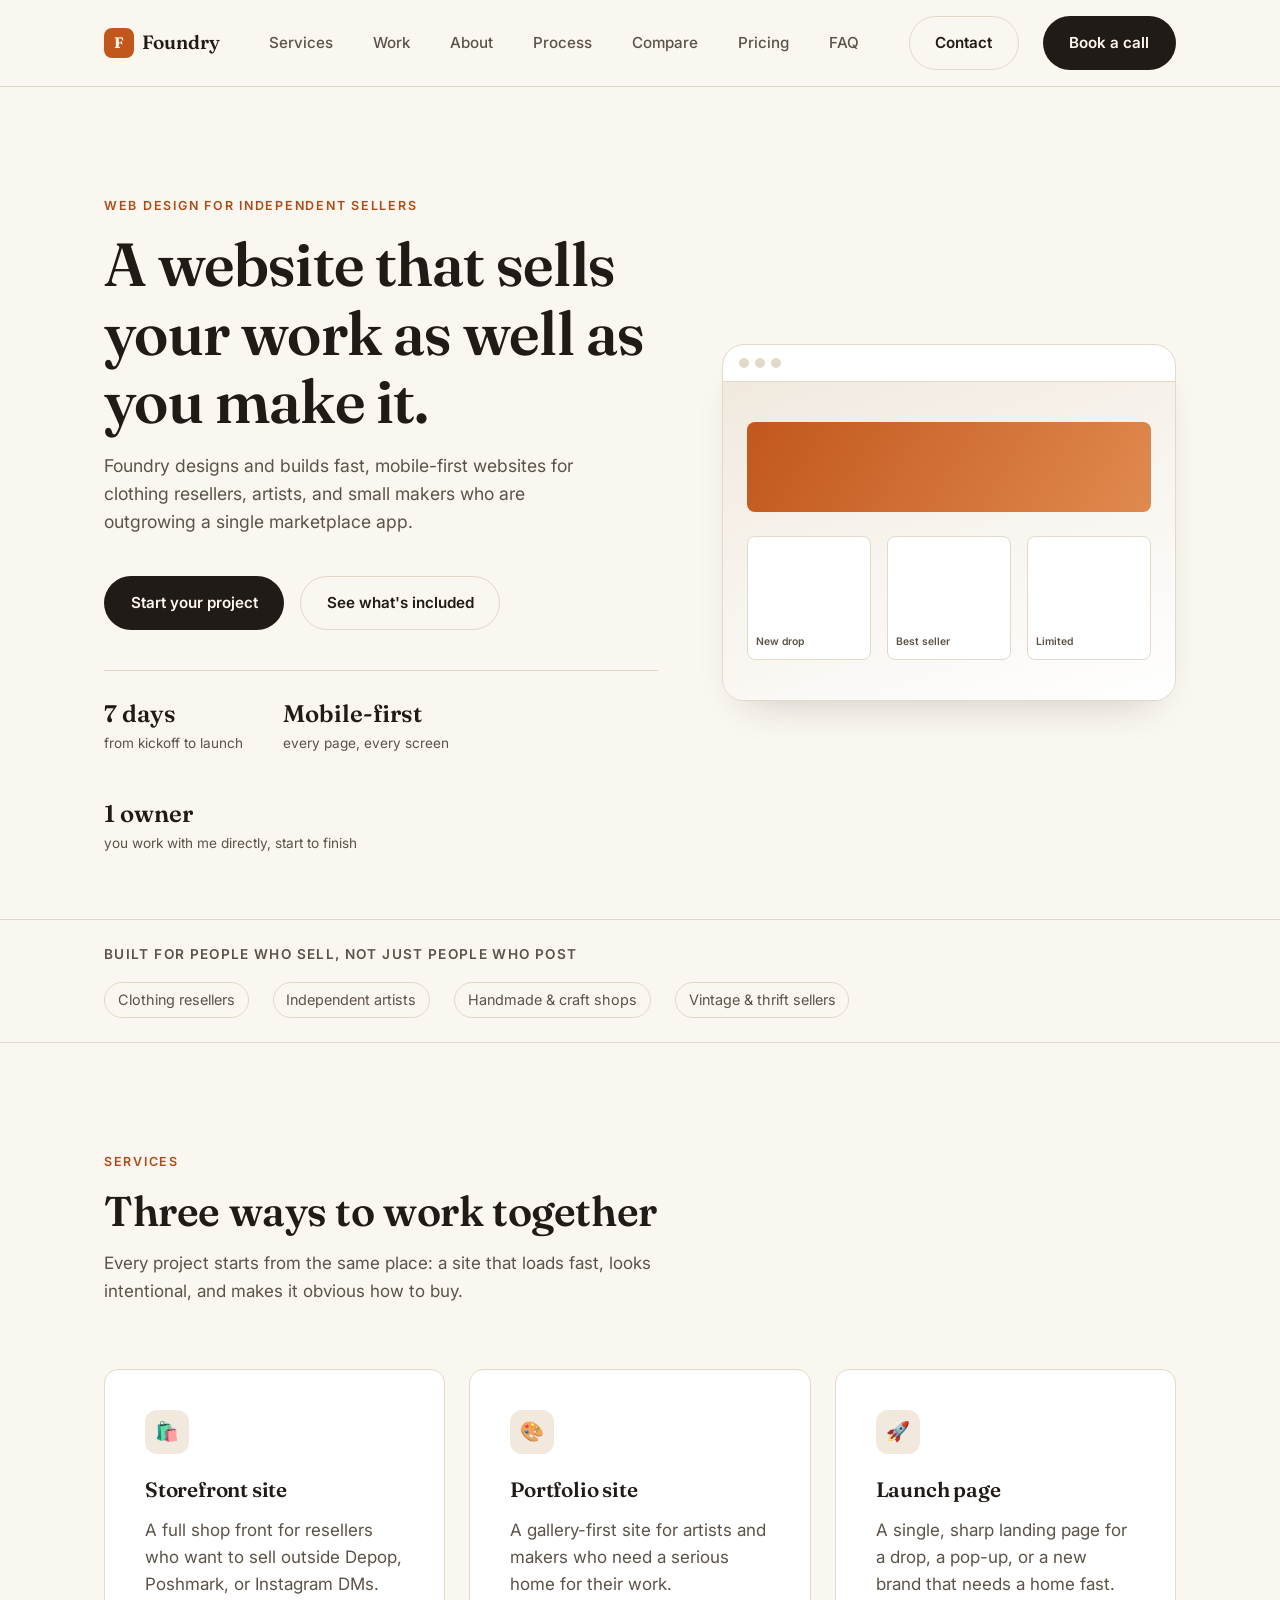
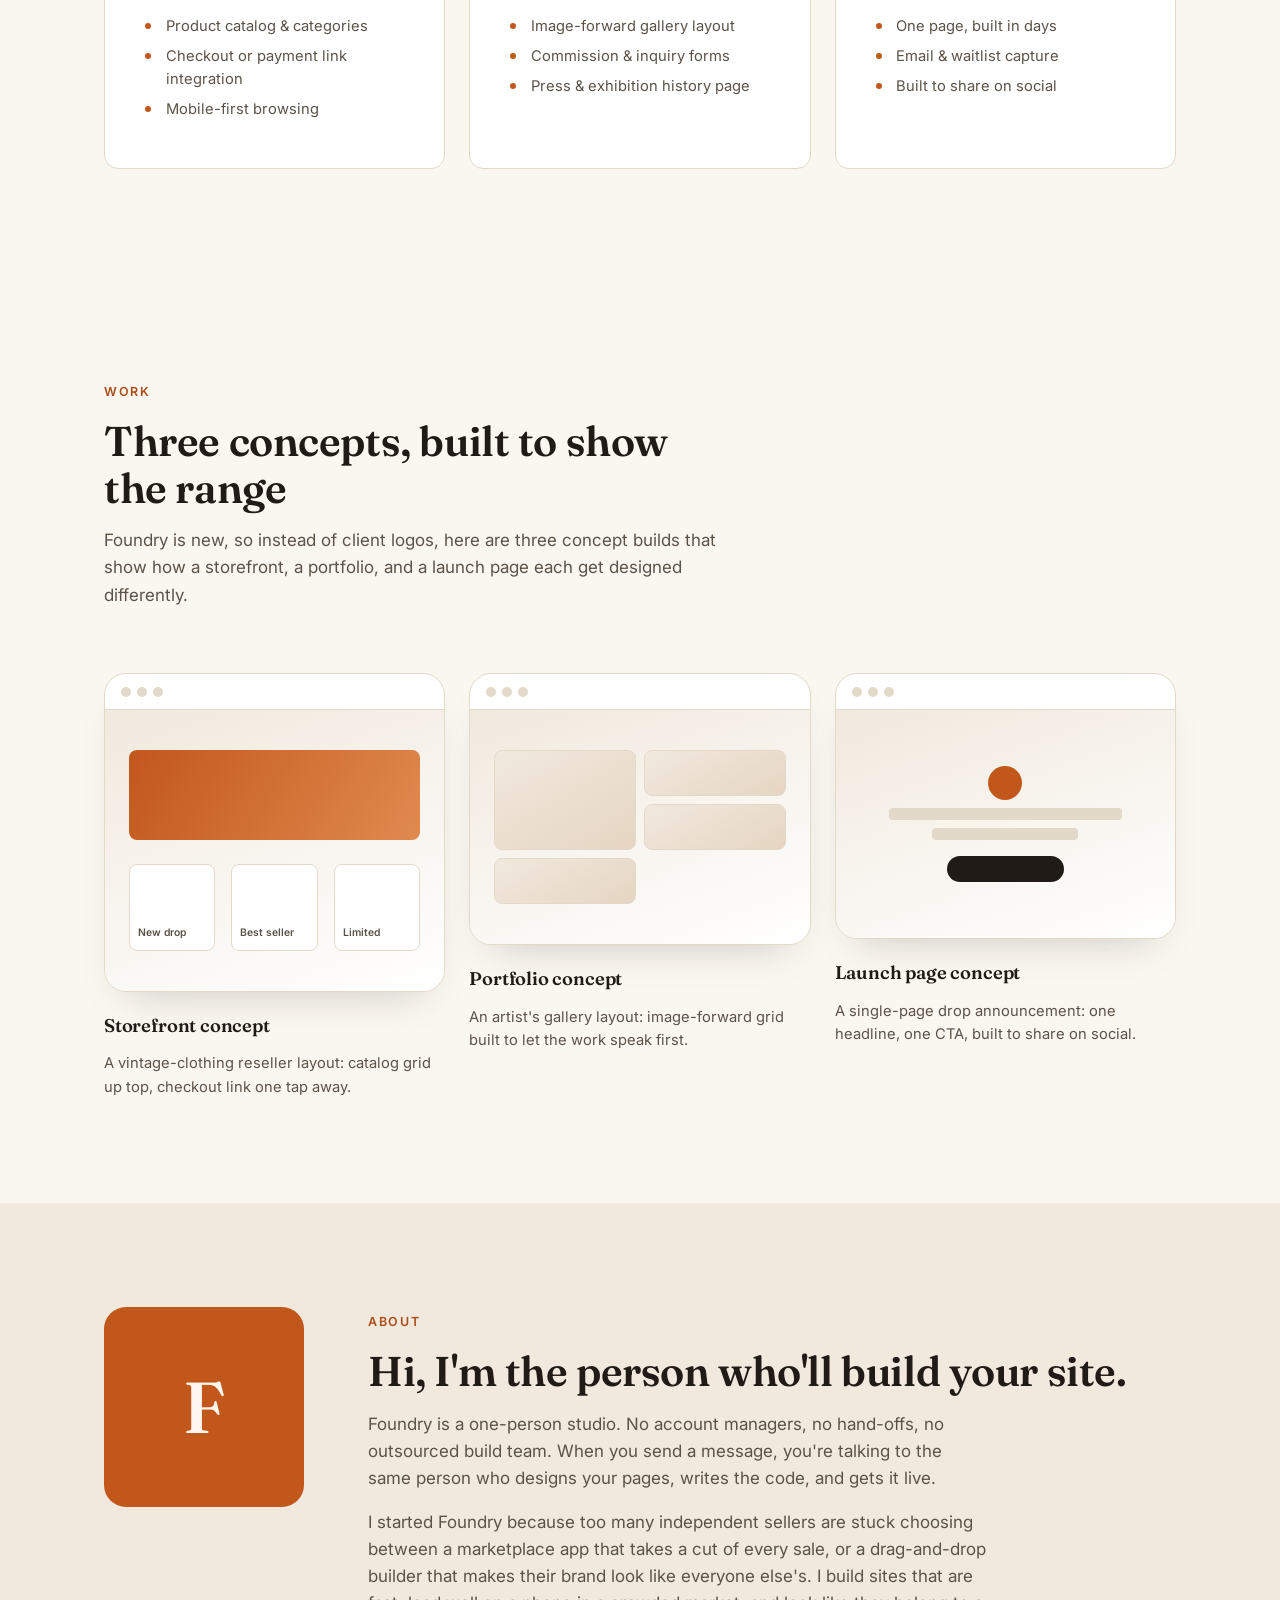
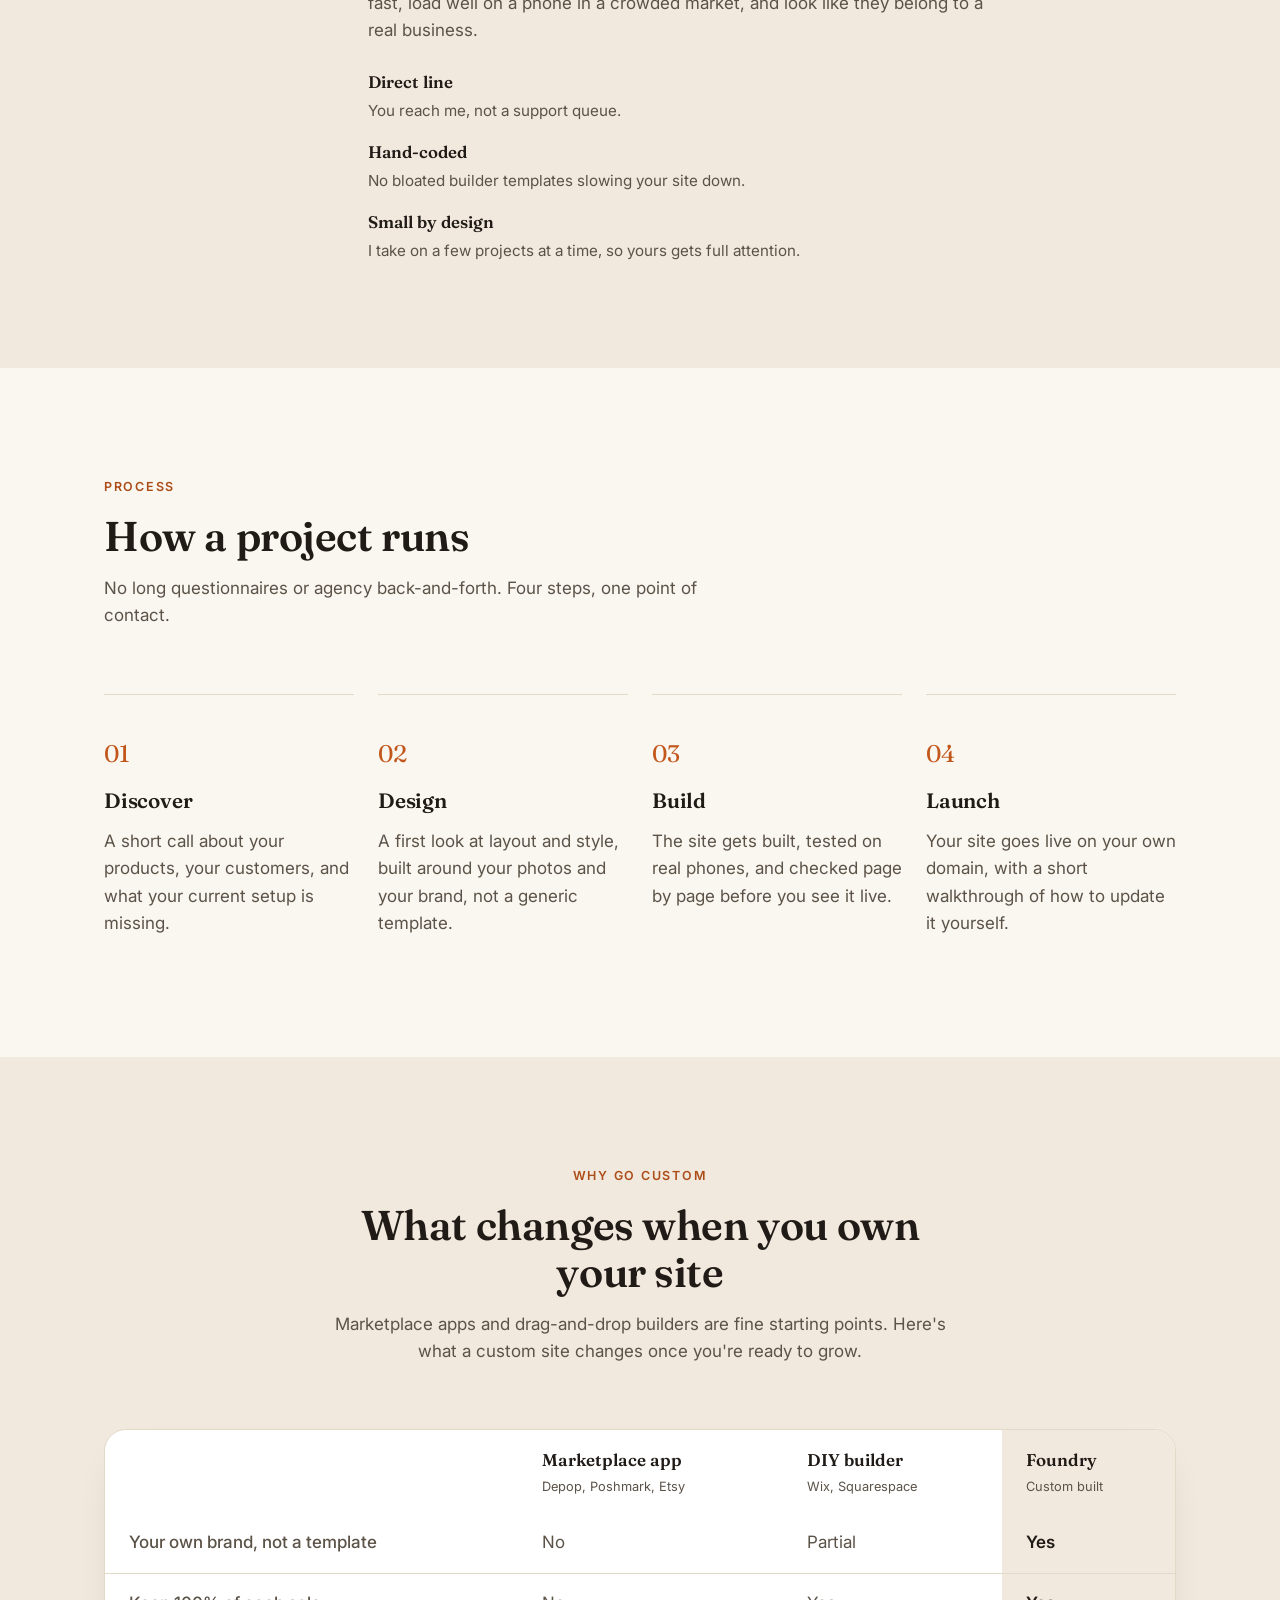
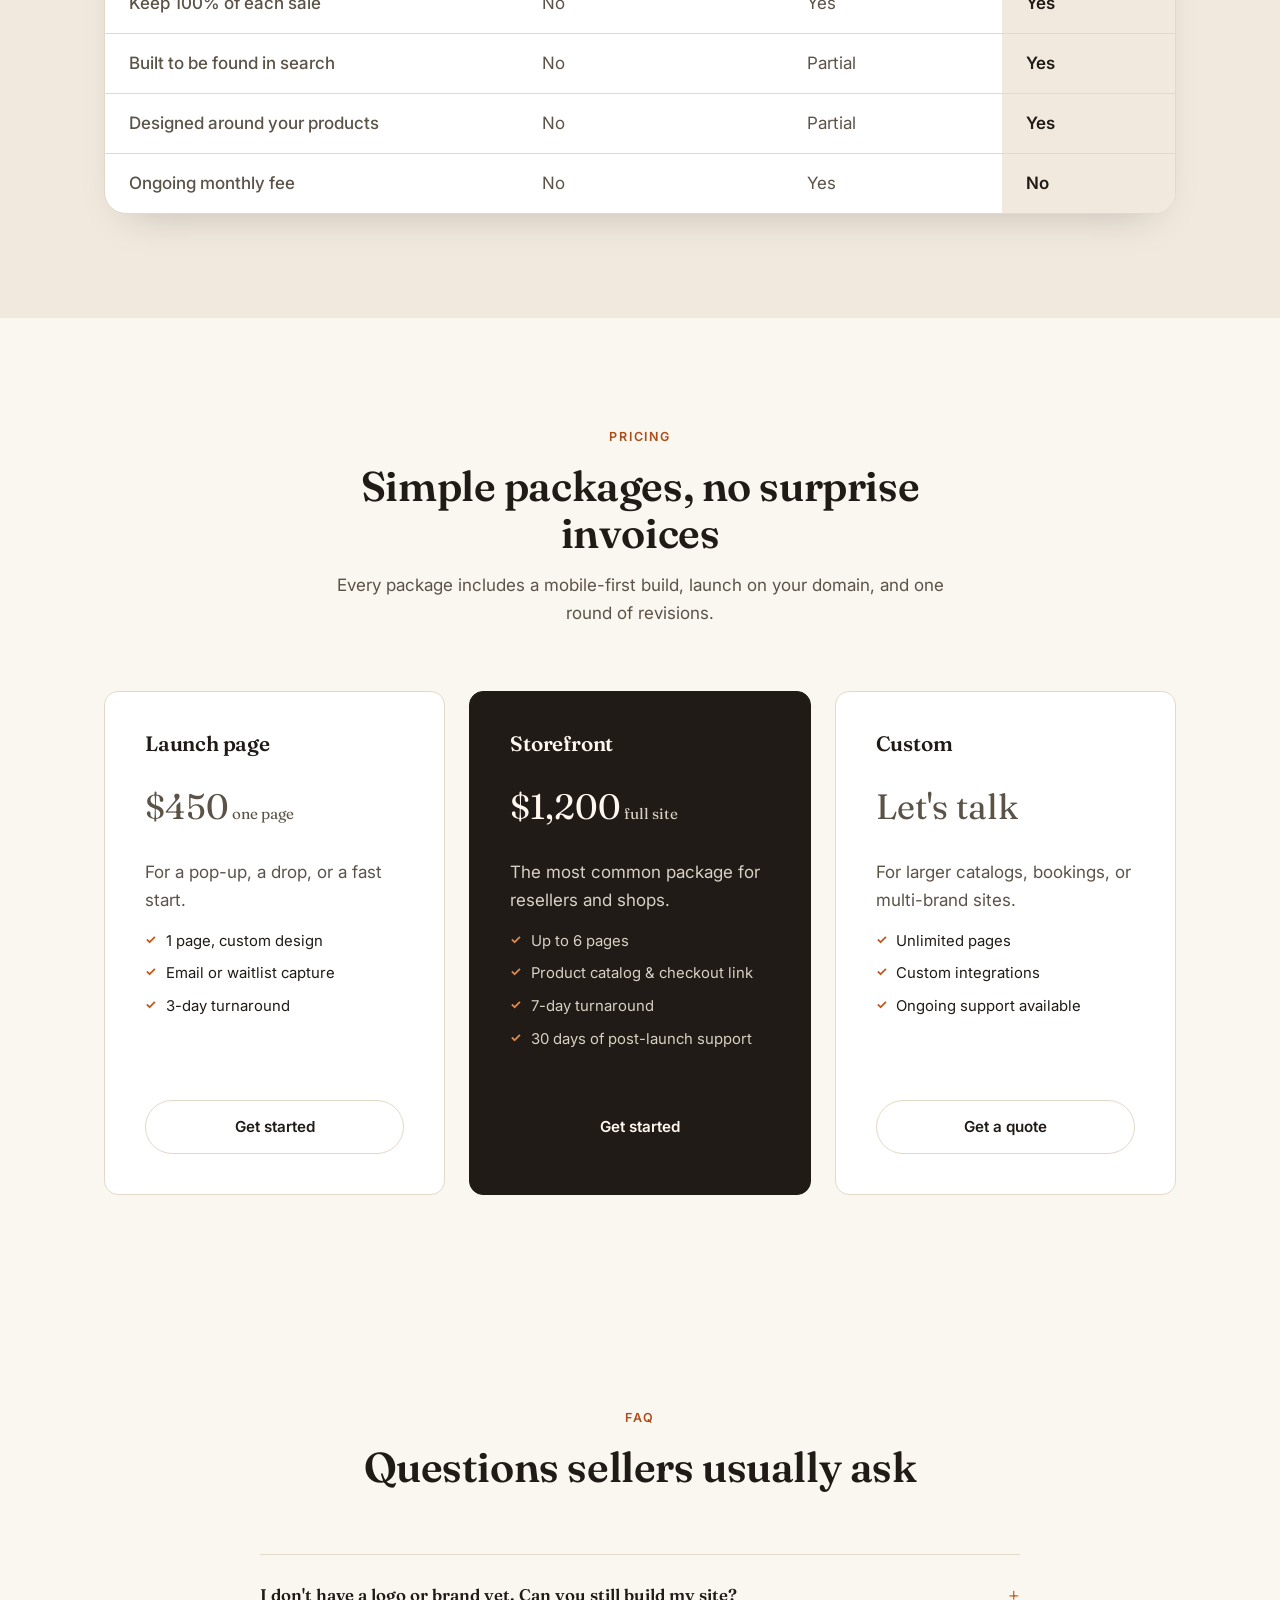
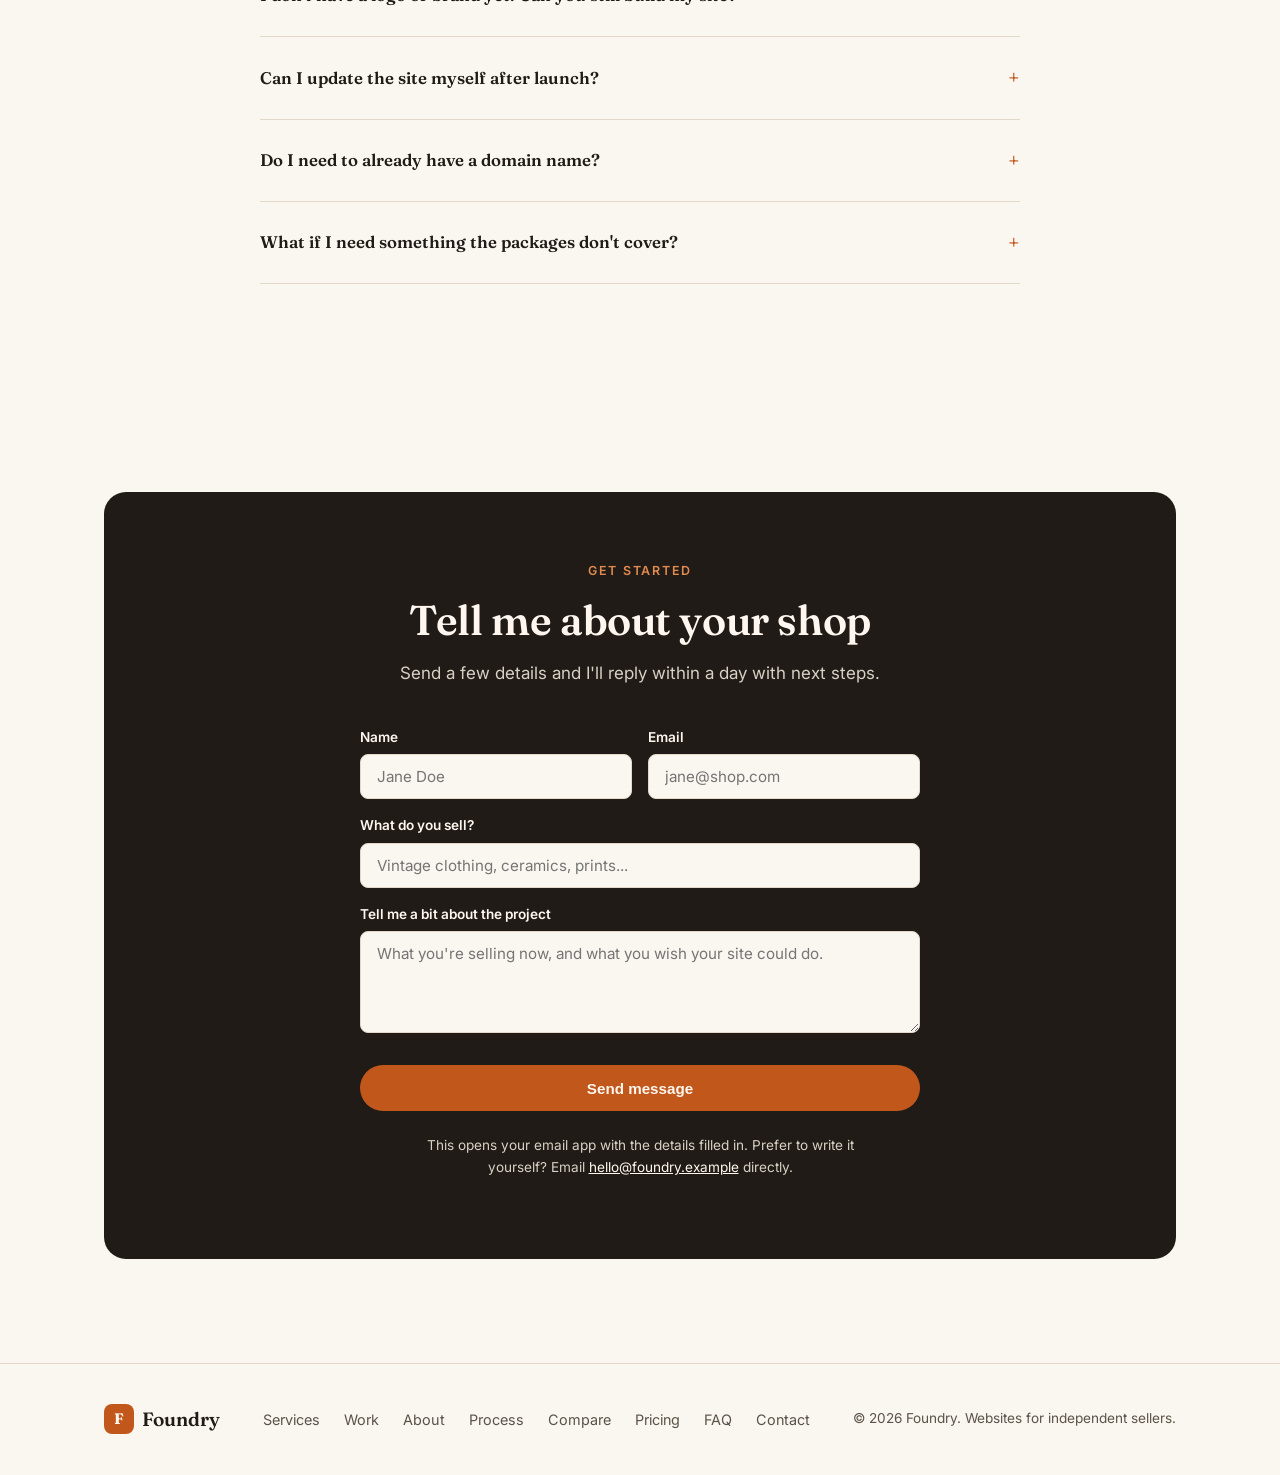
==== commit 53f0ecb8: "gnhf 26: Fixed the contact form's unreliable POST-to-mailto submission by replacing it with a JS-bui" ====
--- a/index.html
+++ b/index.html
@@ -496,7 +496,7 @@
           <h2>Tell me about your shop</h2>
           <p>Send a few details and I'll reply within a day with next steps.</p>
 
-          <form class="contact-form" action="mailto:hello@foundry.example" method="post" enctype="text/plain">
+          <form class="contact-form" id="contactForm">
             <div class="form-row">
               <div>
                 <label for="name">Name</label>
--- a/css/styles.css
+++ b/css/styles.css
@@ -305,6 +305,10 @@
   width: calc(100% - (var(--space-3) * 2));
 }
 
+.mobile-nav a.mobile-nav-cta {
+  color: var(--color-accent-ink);
+}
+
 /* ---------- Hero ---------- */
 
 .hero {
@@ -858,6 +862,15 @@
 
 .cta-band .eyebrow {
   color: #e08a4f;
+}
+
+.cta-band .btn-primary {
+  background: var(--color-accent);
+  color: var(--color-accent-ink);
+}
+
+.cta-band .btn-primary:hover {
+  background: #e08a4f;
 }
 
 .cta-fallback {
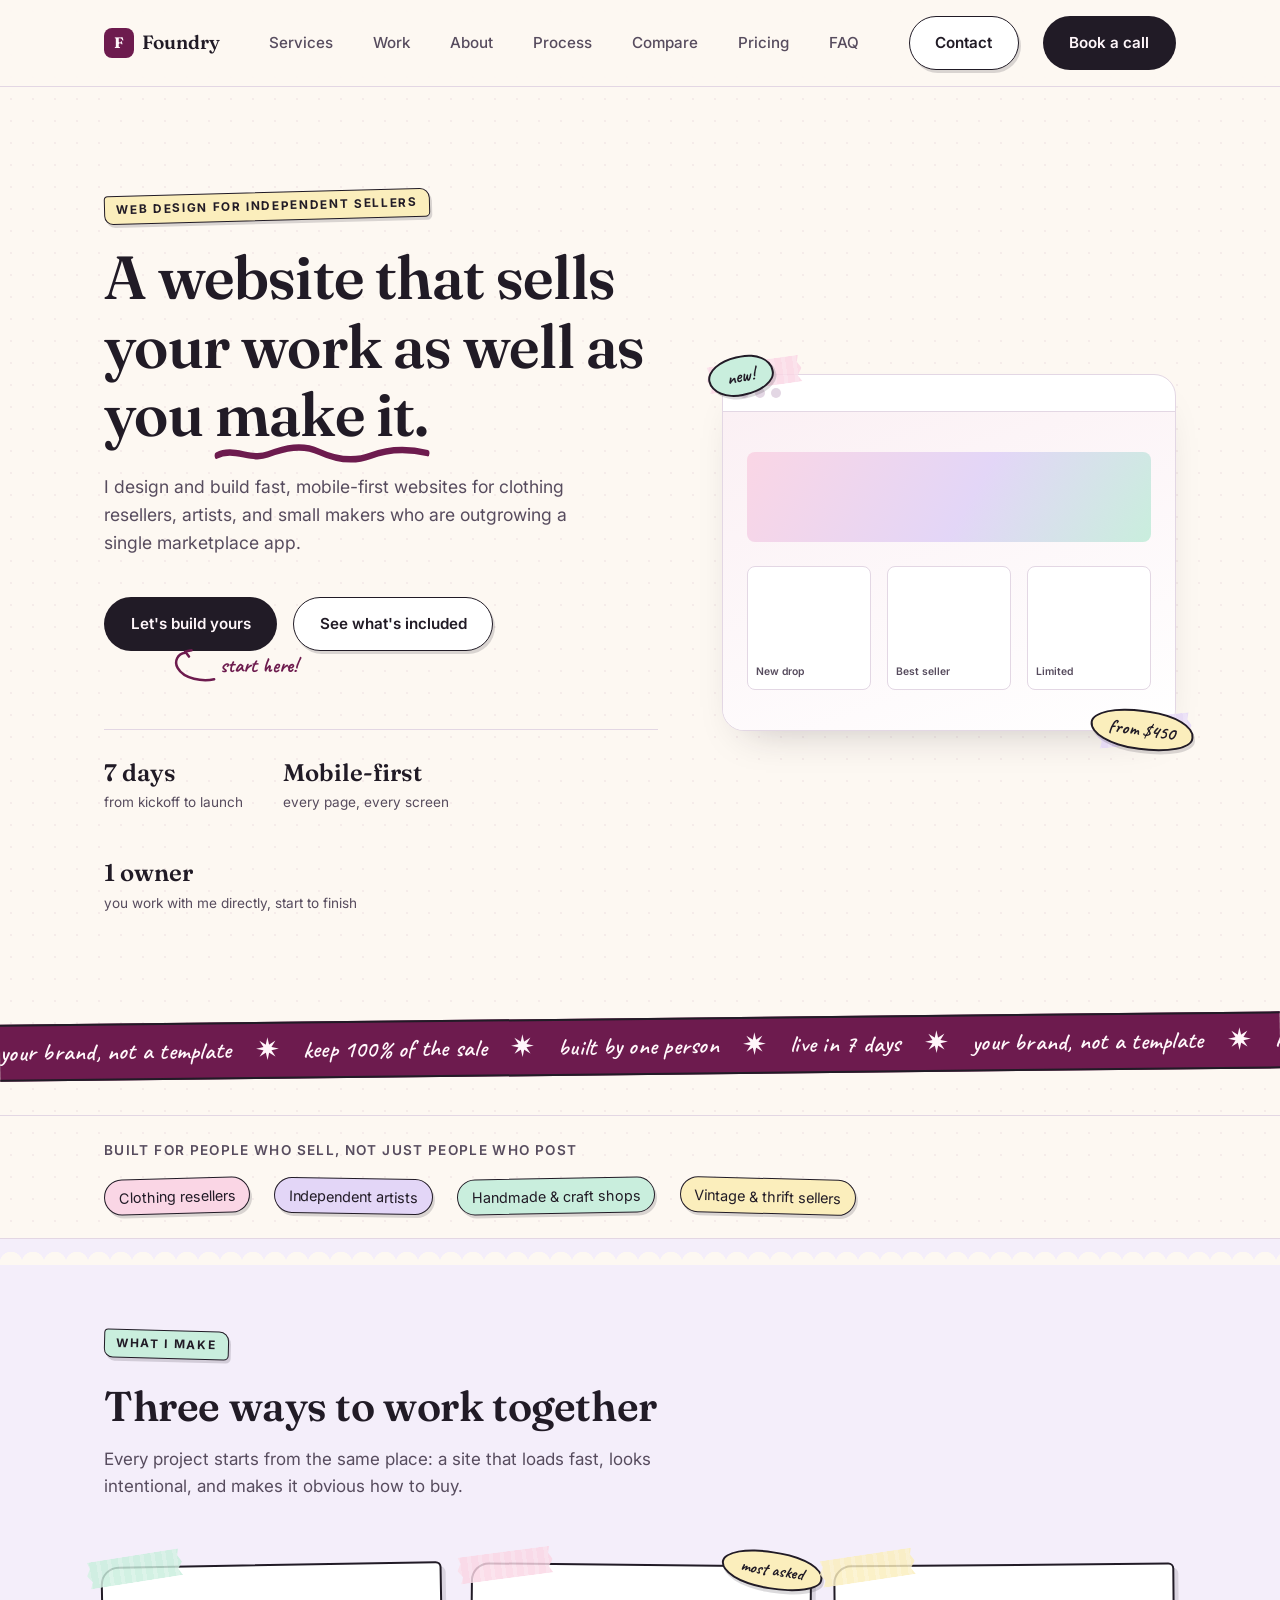
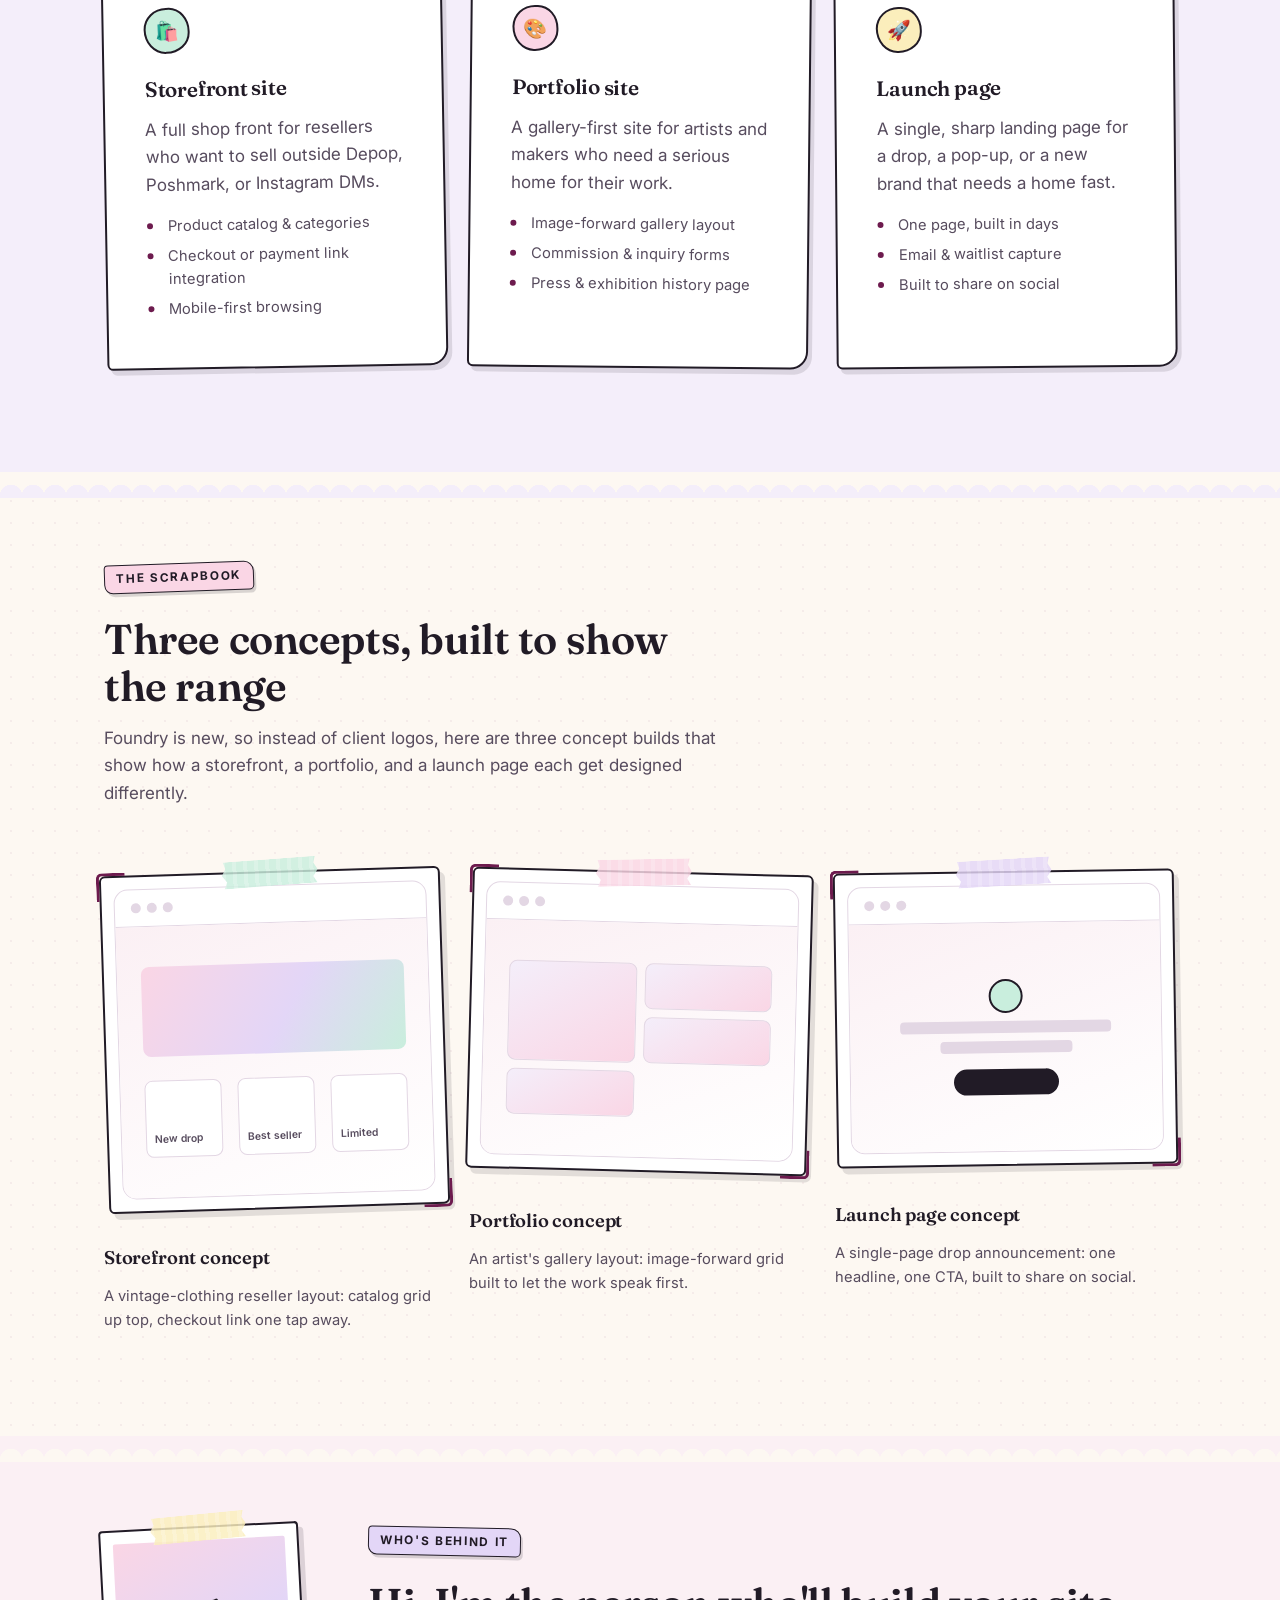
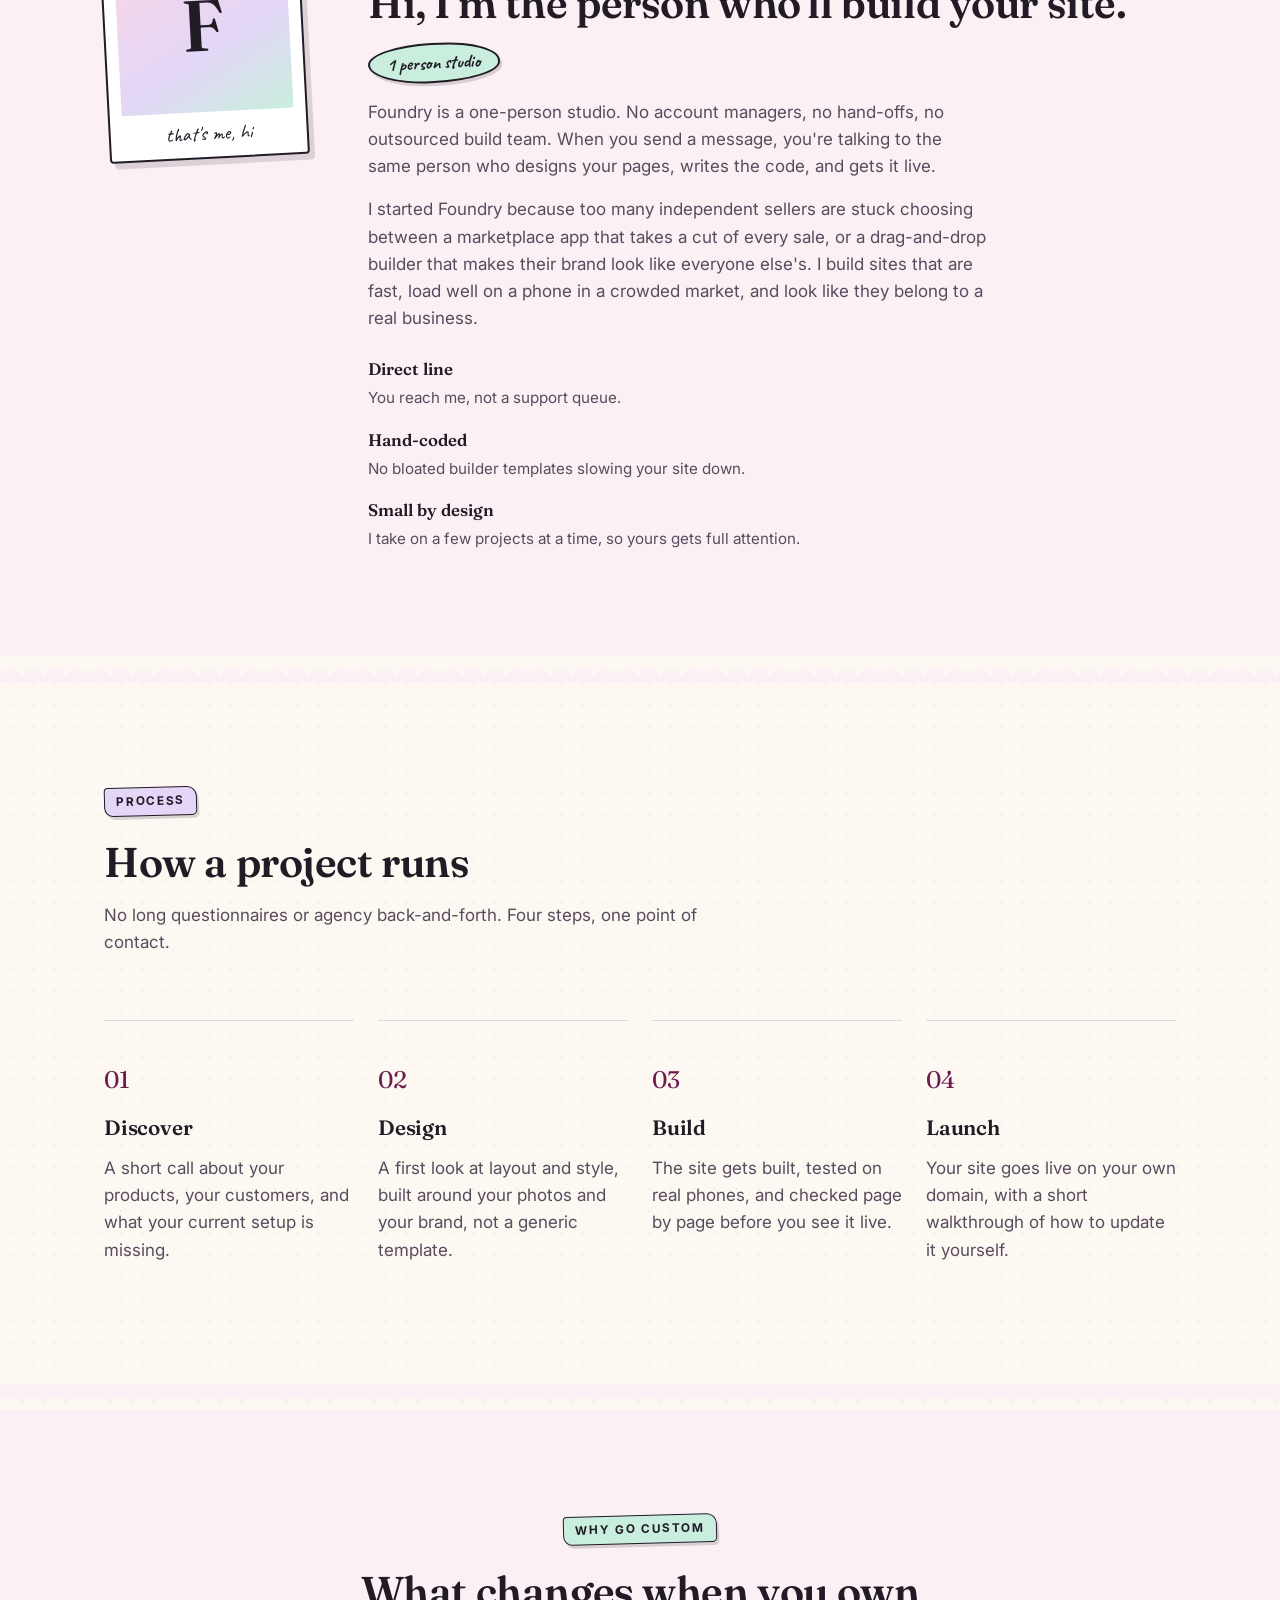
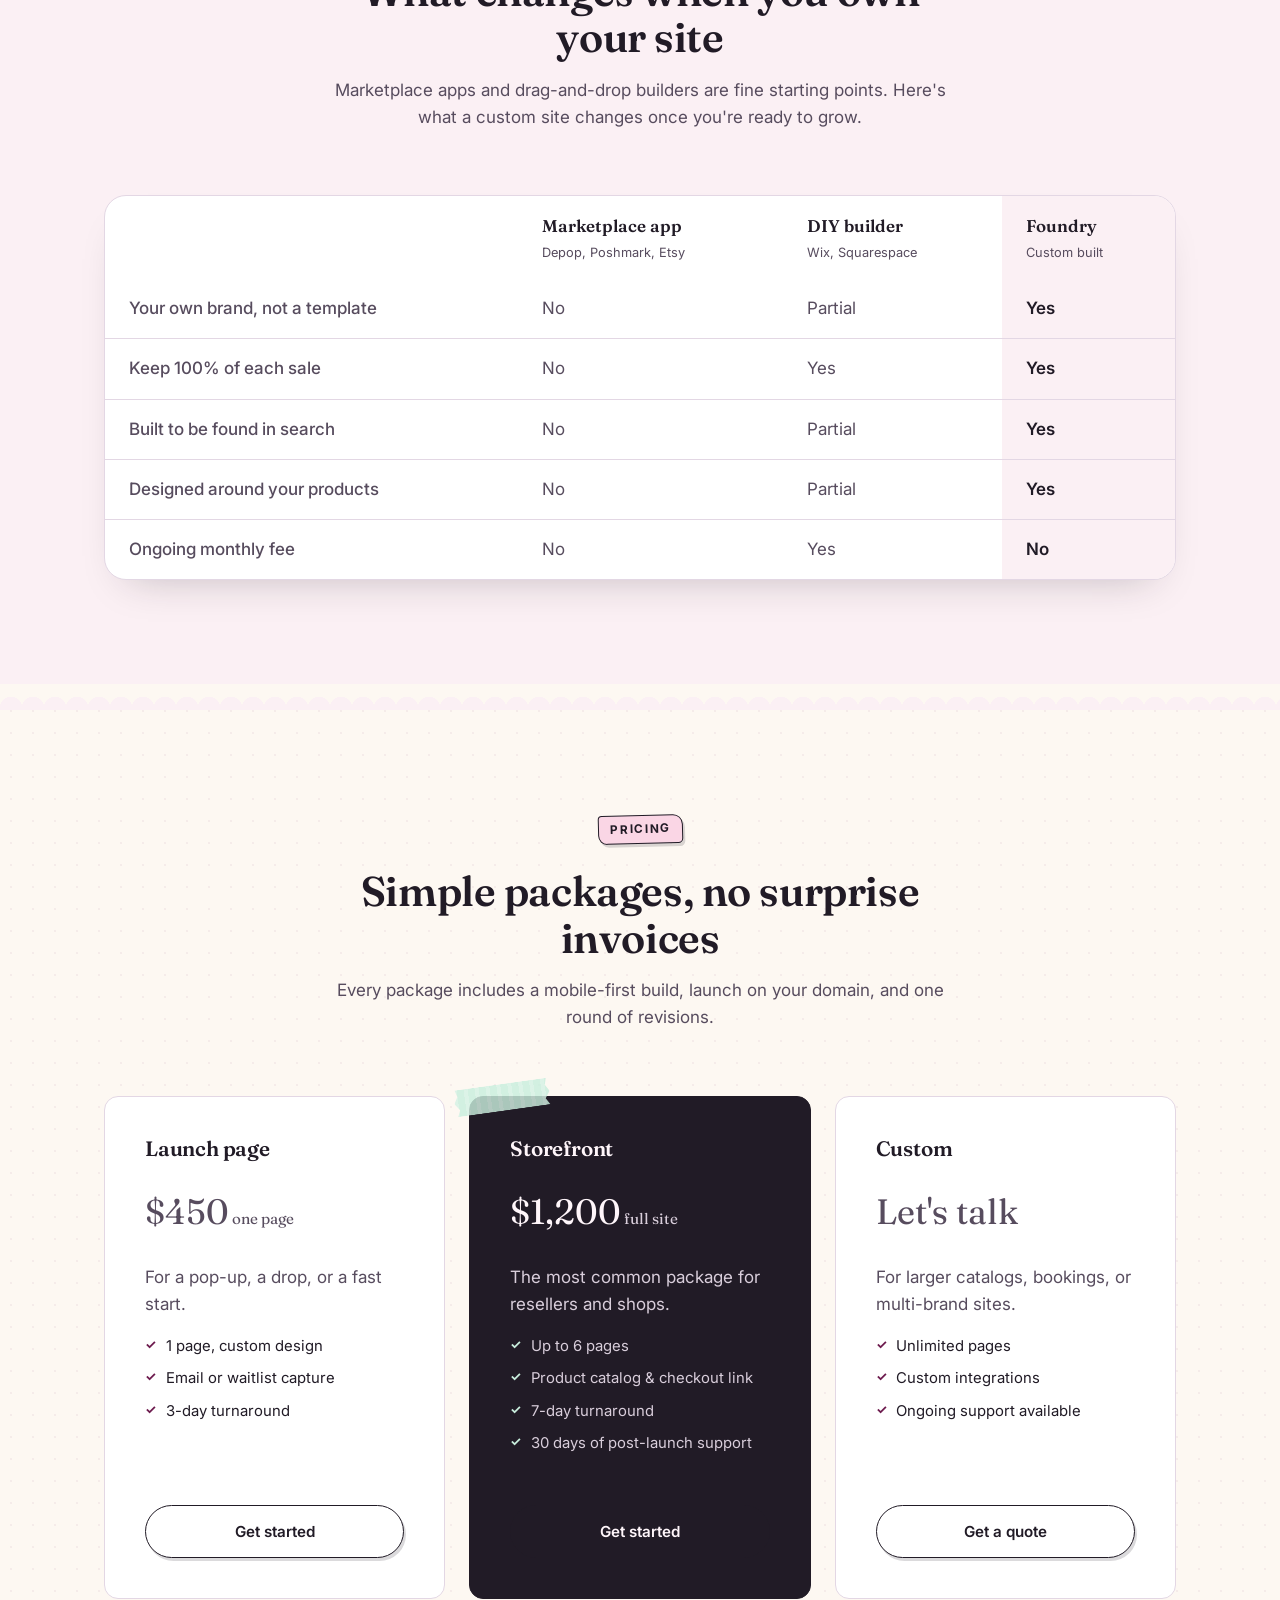
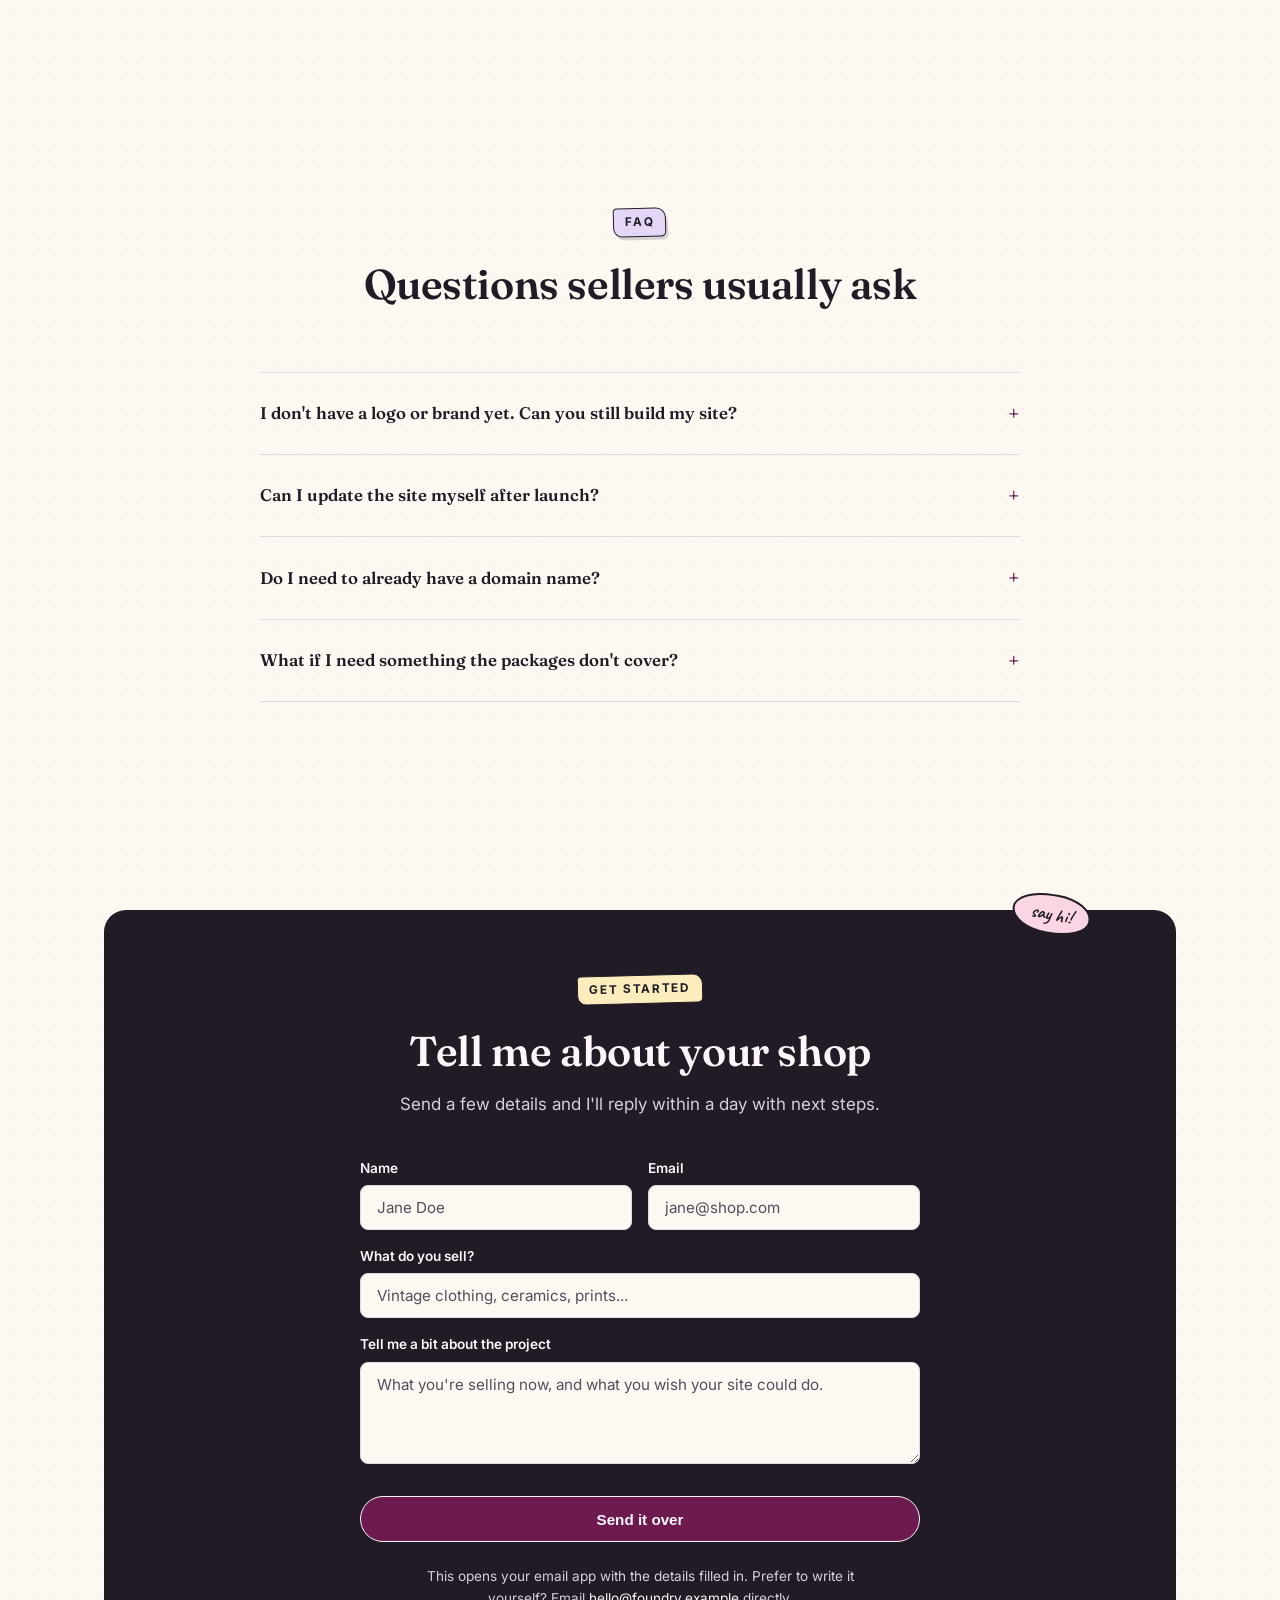
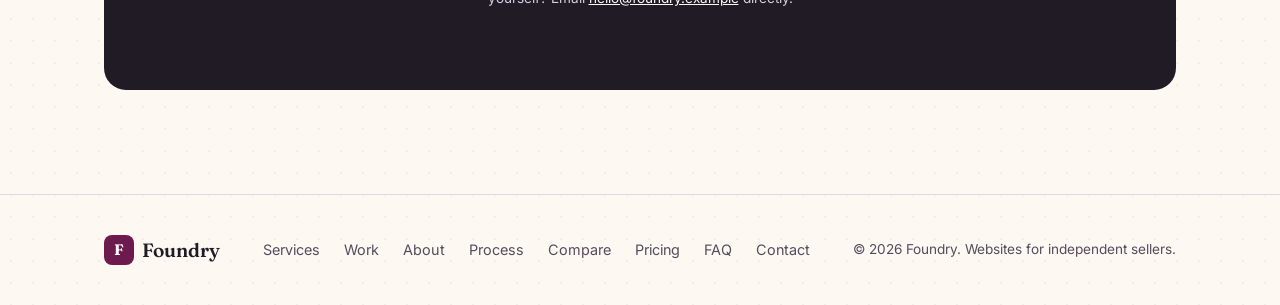
==== commit cde9f718: "Redesign: pastel Y2K scrapbook identity Full visual redesign of the site, replacing the warm editori" ====
--- a/index.html
+++ b/index.html
@@ -7,10 +7,11 @@
   <meta name="description" content="Foundry builds fast, good-looking websites for clothing resellers, artists, and independent sellers who are ready to sell beyond one platform." />
 
   <link rel="canonical" href="https://www.foundry.example/" />
-  <meta name="theme-color" content="#c2571c" />
+  <meta name="theme-color" content="#6d1b4e" />
 
   <link rel="icon" type="image/svg+xml" href="assets/favicon.svg" />
-  <link rel="mask-icon" href="assets/favicon.svg" color="#c2571c" />
+  <link rel="icon" type="image/x-icon" href="/favicon.ico" />
+  <link rel="mask-icon" href="assets/favicon.svg" color="#6d1b4e" />
   <link rel="apple-touch-icon" href="assets/apple-touch-icon.png" />
 
   <meta property="og:type" content="website" />
@@ -27,7 +28,7 @@
 
   <link rel="preconnect" href="https://fonts.googleapis.com" />
   <link rel="preconnect" href="https://fonts.gstatic.com" crossorigin />
-  <link href="https://fonts.googleapis.com/css2?family=Fraunces:wght@500;600;700&amp;family=Inter:wght@400;500;600;700&amp;display=swap" rel="stylesheet" />
+  <link href="https://fonts.googleapis.com/css2?family=Caveat:wght@500;600;700&amp;family=Fraunces:wght@500;600;700&amp;family=Inter:wght@400;500;600;700&amp;display=swap" rel="stylesheet" />
   <link rel="stylesheet" href="css/styles.css" />
 
   <script type="application/ld+json">
@@ -143,14 +144,23 @@
       <div class="wrap">
         <div class="hero-copy">
           <p class="eyebrow">Web design for independent sellers</p>
-          <h1>A website that sells your work as well as you make it.</h1>
+          <h1>
+            A website that sells your work as well as you
+            <span class="squiggle-word">make it.<svg class="doodle-squiggle" viewBox="0 0 300 14" preserveAspectRatio="none" aria-hidden="true" focusable="false"><path d="M2 9c24-7 48 4 72-1s48-8 72-2 48 8 72 3 48-6 80-2" /></svg></span>
+          </h1>
           <p class="hero-lede">
-            Foundry designs and builds fast, mobile-first websites for clothing
+            I design and build fast, mobile-first websites for clothing
             resellers, artists, and small makers who are outgrowing a single
             marketplace app.
           </p>
           <div class="hero-actions">
-            <a class="btn btn-primary" href="#contact">Start your project</a>
+            <span class="cta-with-arrow">
+              <a class="btn btn-primary" href="#contact">Let's build yours</a>
+              <span class="doodle-note" aria-hidden="true">
+                <svg class="doodle-arrow" viewBox="0 0 76 54" aria-hidden="true" focusable="false"><path d="M70 6C52 2 22 6 12 24c-6 11 0 22 12 24" /><path d="M30 42l-6 8 10 2" /></svg>
+                <span class="doodle-note-text">start here!</span>
+              </span>
+            </span>
             <a class="btn btn-ghost" href="#services">See what's included</a>
           </div>
           <div class="hero-trust">
@@ -161,7 +171,11 @@
         </div>
 
         <div class="hero-visual">
-          <div class="browser-frame">
+          <span class="sticker sticker-mint sticker-hero-1" aria-hidden="true">new!</span>
+          <span class="sticker sticker-butter sticker-hero-2" aria-hidden="true">from $450</span>
+          <span class="tape tape-tl tape-pink" aria-hidden="true"></span>
+          <span class="tape tape-br tape-lilac" aria-hidden="true"></span>
+          <div class="browser-frame" aria-hidden="true">
             <div class="browser-bar">
               <span></span><span></span><span></span>
             </div>
@@ -180,6 +194,23 @@
       </div>
     </section>
 
+    <div class="marquee" aria-hidden="true">
+      <div class="marquee-track">
+        <span class="marquee-group">
+          <span>your brand, not a template</span><span aria-hidden="true">✷</span>
+          <span>keep 100% of the sale</span><span aria-hidden="true">✷</span>
+          <span>built by one person</span><span aria-hidden="true">✷</span>
+          <span>live in 7 days</span><span aria-hidden="true">✷</span>
+        </span>
+        <span class="marquee-group">
+          <span>your brand, not a template</span><span aria-hidden="true">✷</span>
+          <span>keep 100% of the sale</span><span aria-hidden="true">✷</span>
+          <span>built by one person</span><span aria-hidden="true">✷</span>
+          <span>live in 7 days</span><span aria-hidden="true">✷</span>
+        </span>
+      </div>
+    </div>
+
     <section class="trustbar">
       <div class="wrap">
         <p>Built for people who sell, not just people who post</p>
@@ -192,16 +223,19 @@
       </div>
     </section>
 
-    <section id="services" class="section">
+    <div class="deckle deckle-lilac" aria-hidden="true"></div>
+
+    <section id="services" class="section section-scrap section-lilac">
       <div class="wrap">
         <div class="section-head">
-          <p class="eyebrow">Services</p>
+          <p class="eyebrow">What I make</p>
           <h2>Three ways to work together</h2>
           <p>Every project starts from the same place: a site that loads fast, looks intentional, and makes it obvious how to buy.</p>
         </div>
 
         <div class="card-grid">
-          <article class="service-card">
+          <article class="service-card taped">
+            <span class="tape tape-tl tape-mint" aria-hidden="true"></span>
             <div class="icon" aria-hidden="true">🛍️</div>
             <h3>Storefront site</h3>
             <p>A full shop front for resellers who want to sell outside Depop, Poshmark, or Instagram DMs.</p>
@@ -212,7 +246,9 @@
             </ul>
           </article>
 
-          <article class="service-card">
+          <article class="service-card taped">
+            <span class="tape tape-tl tape-pink" aria-hidden="true"></span>
+            <span class="sticker sticker-butter sticker-card" aria-hidden="true">most asked</span>
             <div class="icon" aria-hidden="true">🎨</div>
             <h3>Portfolio site</h3>
             <p>A gallery-first site for artists and makers who need a serious home for their work.</p>
@@ -223,7 +259,8 @@
             </ul>
           </article>
 
-          <article class="service-card">
+          <article class="service-card taped">
+            <span class="tape tape-tl tape-butter" aria-hidden="true"></span>
             <div class="icon" aria-hidden="true">🚀</div>
             <h3>Launch page</h3>
             <p>A single, sharp landing page for a drop, a pop-up, or a new brand that needs a home fast.</p>
@@ -237,16 +274,20 @@
       </div>
     </section>
 
-    <section id="work" class="section">
+    <div class="deckle deckle-cream" aria-hidden="true"></div>
+
+    <section id="work" class="section section-scrap">
       <div class="wrap">
         <div class="section-head">
-          <p class="eyebrow">Work</p>
+          <p class="eyebrow">The scrapbook</p>
           <h2>Three concepts, built to show the range</h2>
           <p>Foundry is new, so instead of client logos, here are three concept builds that show how a storefront, a portfolio, and a launch page each get designed differently.</p>
         </div>
 
         <div class="work-grid">
-          <article class="work-card">
+          <article class="work-card work-card-1">
+            <div class="photo-frame" aria-hidden="true">
+              <span class="tape tape-top tape-mint"></span>
             <div class="browser-frame">
               <div class="browser-bar"><span></span><span></span><span></span></div>
               <div class="browser-body">
@@ -260,11 +301,14 @@
                 </div>
               </div>
             </div>
+            </div>
             <h3>Storefront concept</h3>
             <p>A vintage-clothing reseller layout: catalog grid up top, checkout link one tap away.</p>
           </article>
 
-          <article class="work-card">
+          <article class="work-card work-card-2">
+            <div class="photo-frame" aria-hidden="true">
+              <span class="tape tape-top tape-pink"></span>
             <div class="browser-frame">
               <div class="browser-bar"><span></span><span></span><span></span></div>
               <div class="browser-body">
@@ -276,11 +320,14 @@
                 </div>
               </div>
             </div>
+            </div>
             <h3>Portfolio concept</h3>
             <p>An artist's gallery layout: image-forward grid built to let the work speak first.</p>
           </article>
 
-          <article class="work-card">
+          <article class="work-card work-card-3">
+            <div class="photo-frame" aria-hidden="true">
+              <span class="tape tape-top tape-lilac"></span>
             <div class="browser-frame">
               <div class="browser-bar"><span></span><span></span><span></span></div>
               <div class="browser-body">
@@ -292,6 +339,7 @@
                 </div>
               </div>
             </div>
+            </div>
             <h3>Launch page concept</h3>
             <p>A single-page drop announcement: one headline, one CTA, built to share on social.</p>
           </article>
@@ -299,12 +347,19 @@
       </div>
     </section>
 
-    <section id="about" class="section section-alt">
+    <div class="deckle deckle-pink" aria-hidden="true"></div>
+
+    <section id="about" class="section section-alt section-scrap">
       <div class="wrap about-wrap">
-        <div class="about-avatar" aria-hidden="true">F</div>
+        <div class="about-photo" aria-hidden="true">
+          <span class="tape tape-top tape-butter"></span>
+          <div class="about-avatar">F</div>
+          <p class="about-caption">that's me, hi</p>
+        </div>
         <div class="about-copy">
-          <p class="eyebrow">About</p>
+          <p class="eyebrow">Who's behind it</p>
           <h2>Hi, I'm the person who'll build your site.</h2>
+          <span class="sticker sticker-mint sticker-about" aria-hidden="true">1 person studio</span>
           <p>
             Foundry is a one-person studio. No account managers, no
             hand-offs, no outsourced build team. When you send a message,
@@ -328,6 +383,8 @@
       </div>
     </section>
 
+    <div class="deckle deckle-cream-2" aria-hidden="true"></div>
+
     <section id="process" class="section">
       <div class="wrap">
         <div class="section-head">
@@ -356,6 +413,8 @@
         </div>
       </div>
     </section>
+
+    <div class="deckle deckle-pink" aria-hidden="true"></div>
 
     <section id="compare" class="section section-alt">
       <div class="wrap">
@@ -412,6 +471,8 @@
       </div>
     </section>
 
+    <div class="deckle deckle-cream-2" aria-hidden="true"></div>
+
     <section id="pricing" class="section">
       <div class="wrap">
         <div class="section-head center">
@@ -433,7 +494,8 @@
             <a class="btn btn-ghost" href="#contact">Get started</a>
           </article>
 
-          <article class="price-card featured">
+          <article class="price-card featured taped">
+            <span class="tape tape-tl tape-mint" aria-hidden="true"></span>
             <h3>Storefront</h3>
             <p class="price">$1,200<span> full site</span></p>
             <p>The most common package for resellers and shops.</p>
@@ -492,6 +554,7 @@
     <section id="contact" class="section">
       <div class="wrap">
         <div class="cta-band">
+          <span class="sticker sticker-pink sticker-cta" aria-hidden="true">say hi!</span>
           <p class="eyebrow">Get started</p>
           <h2>Tell me about your shop</h2>
           <p>Send a few details and I'll reply within a day with next steps.</p>
@@ -515,7 +578,7 @@
               <label for="message">Tell me a bit about the project</label>
               <textarea id="message" name="message" rows="4" placeholder="What you're selling now, and what you wish your site could do."></textarea>
             </div>
-            <button class="btn btn-primary" type="submit">Send message</button>
+            <button class="btn btn-primary" type="submit">Send it over</button>
           </form>
 
           <p class="cta-fallback">
--- a/css/styles.css
+++ b/css/styles.css
@@ -1,23 +1,40 @@
 /* =========================================================
-   Foundry — design system
-   A warm, editorial style built for makers and small sellers.
+   Foundry - design system
+   Pastel Y2K scrapbook: candy paper, washi tape, stickers and
+   doodles, held together by one deep berry ink.
+
+   Color rule that keeps this readable:
+   pastels are SURFACE ONLY (paper, tape, stickers, card fills).
+   Text and interactive color is always --color-ink,
+   --color-ink-soft, --color-accent, or --color-accent-ink.
+   Every pairing below is verified at WCAG AA or better.
    ========================================================= */
 
 :root {
-  /* Color: warm neutral base + one confident accent */
-  --color-bg: #faf6f0;
-  --color-bg-alt: #f1e9de;
-  --color-ink: #201b16;
-  --color-ink-soft: #5c5348;
-  --color-line: #e3d9c9;
-  --color-accent: #c2571c;
-  --color-accent-text: #ac4d19;
-  --color-accent-ink: #fff7ef;
+  /* Ink + paper (text-safe) */
+  --color-bg: #fdf8f2;
+  --color-bg-alt: #fbf0f4;
+  --color-ink: #211b26;
+  --color-ink-soft: #574c5e;
+  --color-ink-onDark: #d9cedb;
+  --color-line: #e3d7e4;
+  --color-accent: #6d1b4e;
+  --color-accent-hover: #85235f;
+  --color-accent-text: #6d1b4e;
+  --color-accent-ink: #fff6fa;
   --color-card: #ffffff;
+
+  /* Pastels - decoration and surfaces only, never text color */
+  --paper-pink: #fad6e5;
+  --paper-lilac: #e3d6f7;
+  --paper-mint: #c9eedd;
+  --paper-butter: #fbeebc;
+  --paper-lilac-wash: #f4eefa;
 
   /* Type */
   --font-display: "Fraunces", "Iowan Old Style", Georgia, serif;
   --font-body: "Inter", -apple-system, BlinkMacSystemFont, "Segoe UI", sans-serif;
+  --font-hand: "Caveat", "Bradley Hand", "Segoe Script", cursive;
 
   /* Scale */
   --space-1: 0.5rem;
@@ -33,7 +50,11 @@
 
   --container: 1120px;
 
-  --shadow-soft: 0 20px 40px -24px rgba(32, 27, 22, 0.25);
+  --shadow-soft: 0 20px 40px -24px rgba(33, 27, 38, 0.28);
+  --shadow-sticker: 2px 3px 0 rgba(33, 27, 38, 0.16);
+
+  /* Torn / deckle paper edge, reused by every divider */
+  --deckle-mask: radial-gradient(circle at 11px 24px, transparent 11px, #000 11.5px);
 
   --header-height: 84px;
 }
@@ -48,7 +69,10 @@
 
 body {
   margin: 0;
-  background: var(--color-bg);
+  /* faint scrapbook-paper speckle over the cream base */
+  background-color: var(--color-bg);
+  background-image: radial-gradient(rgba(109, 27, 78, 0.055) 1px, transparent 1px);
+  background-size: 22px 22px;
   color: var(--color-ink);
   font-family: var(--font-body);
   font-size: 17px;
@@ -74,6 +98,13 @@
 
 .btn:focus-visible {
   outline-offset: 3px;
+}
+
+/* The berry ring is invisible on the dark surfaces, so flip it
+   to the light ink there (15.9:1 instead of 1.5:1). */
+.cta-band :focus-visible,
+.price-card.featured :focus-visible {
+  outline-color: var(--color-accent-ink);
 }
 
 main:focus-visible {
@@ -126,15 +157,31 @@
   color: var(--color-ink-soft);
 }
 
+/* Eyebrows read as little taped-on paper labels.
+   Dark ink on a pastel chip - 12:1 or better on every pastel. */
 .eyebrow {
   display: inline-block;
-  font-size: 0.78rem;
-  font-weight: 600;
+  font-size: 0.74rem;
+  font-weight: 700;
   letter-spacing: 0.14em;
   text-transform: uppercase;
-  color: var(--color-accent-text);
-  margin-bottom: var(--space-2);
-}
+  color: var(--color-ink);
+  background: var(--paper-butter);
+  border: 1.5px solid var(--color-ink);
+  border-radius: 4px 10px 5px 9px;
+  padding: 0.25rem 0.7rem;
+  transform: rotate(-1.5deg);
+  box-shadow: var(--shadow-sticker);
+  margin-bottom: var(--space-3);
+}
+
+#services .eyebrow { background: var(--paper-mint); transform: rotate(1.5deg); }
+#work .eyebrow { background: var(--paper-pink); transform: rotate(-2deg); }
+#about .eyebrow { background: var(--paper-lilac); transform: rotate(1.2deg); }
+#process .eyebrow { background: var(--paper-lilac); }
+#compare .eyebrow { background: var(--paper-mint); }
+#pricing .eyebrow { background: var(--paper-pink); }
+#faq .eyebrow { background: var(--paper-lilac); }
 
 .section {
   padding: var(--space-6) 0;
@@ -175,18 +222,20 @@
 
 .btn-primary:hover {
   background: var(--color-accent);
-  transform: translateY(-1px);
+  transform: translateY(-1px) rotate(-1deg);
   box-shadow: var(--shadow-soft);
 }
 
 .btn-ghost {
-  background: transparent;
-  color: var(--color-ink);
-  border-color: var(--color-line);
+  background: var(--color-card);
+  color: var(--color-ink);
+  border-color: var(--color-ink);
+  box-shadow: var(--shadow-sticker);
 }
 
 .btn-ghost:hover {
-  border-color: var(--color-ink);
+  background: var(--paper-butter);
+  transform: translateY(-1px) rotate(1deg);
 }
 
 /* ---------- Header / nav ---------- */
@@ -196,7 +245,7 @@
   top: 0;
   z-index: 50;
   min-height: var(--header-height);
-  background: rgba(250, 246, 240, 0.85);
+  background: rgba(253, 248, 242, 0.9);
   backdrop-filter: blur(10px);
   border-bottom: 1px solid var(--color-line);
 }
@@ -324,6 +373,7 @@
 
 .hero h1 {
   font-size: clamp(2.4rem, 5vw, 3.8rem);
+  margin-bottom: var(--space-3);
 }
 
 .hero-lede {
@@ -333,8 +383,10 @@
 
 .hero-actions {
   display: flex;
+  align-items: center;
   gap: var(--space-2);
-  margin: var(--space-4) 0 var(--space-4);
+  /* extra bottom room for the hand-drawn "start here!" note */
+  margin: var(--space-4) 0 calc(var(--space-4) + 2.4rem);
   flex-wrap: wrap;
 }
 
@@ -420,7 +472,7 @@
 .mock-hero {
   height: 90px;
   border-radius: var(--radius-sm);
-  background: linear-gradient(120deg, var(--color-accent), #e08a4f);
+  background: linear-gradient(120deg, var(--paper-pink), var(--paper-lilac) 55%, var(--paper-mint));
   margin-bottom: var(--space-1);
 }
 
@@ -451,7 +503,7 @@
 }
 
 .mock-tile {
-  background: linear-gradient(150deg, var(--color-bg-alt), #e6d5c2);
+  background: linear-gradient(150deg, var(--paper-lilac-wash), var(--paper-pink));
   border-radius: var(--radius-sm);
   border: 1px solid var(--color-line);
 }
@@ -472,7 +524,8 @@
   width: 34px;
   height: 34px;
   border-radius: 50%;
-  background: var(--color-accent);
+  background: var(--paper-mint);
+  border: 2px solid var(--color-ink);
 }
 
 .mock-launch-title {
@@ -527,11 +580,17 @@
 
 .trust-tags span {
   font-size: 0.9rem;
-  color: var(--color-ink-soft);
-  padding: 0.35rem 0.8rem;
-  border: 1px solid var(--color-line);
+  color: var(--color-ink);
+  padding: 0.35rem 0.85rem;
+  border: 1.5px solid var(--color-ink);
   border-radius: 100px;
-}
+  box-shadow: var(--shadow-sticker);
+}
+
+.trust-tags span:nth-child(1) { background: var(--paper-pink); transform: rotate(-1.5deg); }
+.trust-tags span:nth-child(2) { background: var(--paper-lilac); transform: rotate(1deg); }
+.trust-tags span:nth-child(3) { background: var(--paper-mint); transform: rotate(-1deg); }
+.trust-tags span:nth-child(4) { background: var(--paper-butter); transform: rotate(1.5deg); }
 
 /* ---------- Services ---------- */
 
@@ -542,17 +601,30 @@
 }
 
 .service-card {
+  position: relative;
   background: var(--color-card);
-  border: 1px solid var(--color-line);
-  border-radius: var(--radius-md);
+  border: 2px solid var(--color-ink);
+  border-radius: 18px 6px 18px 6px;
   padding: var(--space-4);
+  box-shadow: 4px 5px 0 rgba(33, 27, 38, 0.12);
+  transition: transform 0.2s ease, box-shadow 0.2s ease;
+}
+
+.card-grid .service-card:nth-child(1) { transform: rotate(-1deg); }
+.card-grid .service-card:nth-child(2) { transform: rotate(0.6deg); }
+.card-grid .service-card:nth-child(3) { transform: rotate(-0.5deg); }
+
+.card-grid .service-card:hover {
+  transform: rotate(0deg) translateY(-4px);
+  box-shadow: 6px 8px 0 rgba(33, 27, 38, 0.16);
 }
 
 .service-card .icon {
-  width: 44px;
-  height: 44px;
-  border-radius: 12px;
-  background: var(--color-bg-alt);
+  width: 46px;
+  height: 46px;
+  border-radius: 50% 46% 52% 48% / 48% 52% 46% 54%;
+  border: 2px solid var(--color-ink);
+  background: var(--paper-lilac);
   display: grid;
   place-items: center;
   margin-bottom: var(--space-3);
@@ -597,17 +669,42 @@
   align-items: start;
 }
 
+/* Polaroid pinned into the scrapbook */
+.about-photo {
+  position: relative;
+  width: 200px;
+  background: var(--color-card);
+  border: 2px solid var(--color-ink);
+  padding: 12px 12px 4px;
+  border-radius: 4px;
+  box-shadow: 5px 6px 0 rgba(33, 27, 38, 0.14);
+  transform: rotate(-3deg);
+  transition: transform 0.2s ease;
+}
+
+.about-photo:hover {
+  transform: rotate(1deg);
+}
+
 .about-avatar {
-  width: 200px;
-  height: 200px;
-  border-radius: var(--radius-lg);
-  background: var(--color-accent);
-  color: var(--color-accent-ink);
+  width: 100%;
+  aspect-ratio: 1;
+  border-radius: 2px;
+  background: linear-gradient(150deg, var(--paper-pink), var(--paper-lilac) 60%, var(--paper-mint));
+  color: var(--color-ink);
   display: grid;
   place-items: center;
   font-family: var(--font-display);
   font-size: 4.5rem;
   font-weight: 600;
+}
+
+.about-caption {
+  font-family: var(--font-hand);
+  font-size: 1.25rem;
+  color: var(--color-ink);
+  text-align: center;
+  margin: 0.35rem 0 0.2rem;
 }
 
 .about-copy p {
@@ -753,11 +850,11 @@
 .price-card.featured p,
 .price-card.featured li,
 .price-card.featured .price span {
-  color: #d8d0c4;
+  color: var(--color-ink-onDark);
 }
 
 .price-card.featured li::before {
-  color: #e08a4f;
+  color: var(--paper-mint);
 }
 
 .price {
@@ -842,6 +939,7 @@
 /* ---------- Contact / CTA ---------- */
 
 .cta-band {
+  position: relative;
   background: var(--color-ink);
   color: var(--color-accent-ink);
   border-radius: var(--radius-lg);
@@ -854,23 +952,25 @@
 }
 
 .cta-band p {
-  color: #d8d0c4;
+  color: var(--color-ink-onDark);
   max-width: 480px;
   margin-left: auto;
   margin-right: auto;
 }
 
+/* the eyebrow is a <p>, but it sits on a pastel chip - keep it dark ink */
 .cta-band .eyebrow {
-  color: #e08a4f;
+  color: var(--color-ink);
 }
 
 .cta-band .btn-primary {
   background: var(--color-accent);
   color: var(--color-accent-ink);
+  border-color: var(--color-accent-ink);
 }
 
 .cta-band .btn-primary:hover {
-  background: #e08a4f;
+  background: var(--color-accent-hover);
 }
 
 .cta-fallback {
@@ -916,6 +1016,11 @@
   font-size: 0.95rem;
 }
 
+.contact-form ::placeholder {
+  color: var(--color-ink-soft);
+  opacity: 1;
+}
+
 .contact-form button {
   margin-top: var(--space-1);
 }
@@ -985,14 +1090,8 @@
   }
 
   .about-wrap {
-    grid-template-columns: 140px 1fr;
+    grid-template-columns: 150px 1fr;
     gap: var(--space-3);
-  }
-
-  .about-avatar {
-    width: 140px;
-    height: 140px;
-    font-size: 3rem;
   }
 }
 
@@ -1021,11 +1120,422 @@
     grid-template-columns: 1fr;
     justify-items: start;
   }
+}
+
+/* =========================================================
+   Scrapbook motifs
+   Everything below is pure CSS + inline SVG. Pastels are
+   surfaces only; all text on them is --color-ink (>=12:1).
+   ========================================================= */
+
+/* ---------- Washi tape ---------- */
+
+.taped,
+.photo-frame {
+  position: relative;
+}
+
+.tape {
+  position: absolute;
+  z-index: 3;
+  width: 96px;
+  height: 27px;
+  pointer-events: none;
+  opacity: 0.82;
+  /* torn, slightly ragged ends */
+  clip-path: polygon(
+    2% 0%, 98% 0%,
+    96% 25%, 100% 50%, 95% 75%, 99% 100%,
+    2% 100%,
+    5% 75%, 0% 50%, 4% 25%
+  );
+}
+
+/* faint tape-fibre striping so it does not read as a flat rectangle */
+.tape::after {
+  content: "";
+  position: absolute;
+  inset: 0;
+  background: repeating-linear-gradient(
+    90deg,
+    rgba(255, 255, 255, 0.22) 0 4px,
+    rgba(255, 255, 255, 0) 4px 11px
+  );
+}
+
+.tape-pink { background: var(--paper-pink); }
+.tape-lilac { background: var(--paper-lilac); }
+.tape-mint { background: var(--paper-mint); }
+.tape-butter { background: var(--paper-butter); }
+
+.tape-tl { top: -13px; left: -16px; transform: rotate(-8deg); }
+.tape-tr { top: -13px; right: -16px; transform: rotate(7deg); }
+.tape-br { bottom: -13px; right: -16px; transform: rotate(-6deg); }
+.tape-top { top: -14px; left: 50%; transform: translateX(-50%) rotate(-2.5deg); }
+
+/* ---------- Sticker badges ---------- */
+
+.sticker {
+  display: inline-block;
+  font-family: var(--font-hand);
+  font-size: 1.15rem;
+  font-weight: 700;
+  line-height: 1.1;
+  white-space: nowrap;
+  color: var(--color-ink);
+  background: var(--paper-pink);
+  border: 2px solid var(--color-ink);
+  border-radius: 50% 46% 52% 48% / 48% 52% 46% 54%;
+  padding: 0.5rem 1.05rem;
+  transform: rotate(-6deg);
+  box-shadow: var(--shadow-sticker);
+  transition: transform 0.2s ease;
+}
+
+.sticker:hover {
+  transform: rotate(4deg) scale(1.06);
+}
+
+.sticker-pink { background: var(--paper-pink); }
+.sticker-lilac { background: var(--paper-lilac); }
+.sticker-mint { background: var(--paper-mint); }
+.sticker-butter { background: var(--paper-butter); }
+
+.sticker-hero-1 {
+  position: absolute;
+  z-index: 4;
+  top: -18px;
+  left: -14px;
+  transform: rotate(-12deg);
+}
+
+.sticker-hero-1:hover { transform: rotate(-4deg) scale(1.06); }
+
+.sticker-hero-2 {
+  position: absolute;
+  z-index: 4;
+  right: -18px;
+  bottom: -20px;
+  transform: rotate(8deg);
+}
+
+.sticker-hero-2:hover { transform: rotate(0deg) scale(1.06); }
+
+.sticker-card {
+  position: absolute;
+  z-index: 4;
+  top: -16px;
+  right: -12px;
+  font-size: 1.05rem;
+  transform: rotate(9deg);
+}
+
+.sticker-card:hover { transform: rotate(2deg) scale(1.06); }
+
+.sticker-about {
+  margin: 0 0 var(--space-2);
+  transform: rotate(-3deg);
+}
+
+.sticker-cta {
+  position: absolute;
+  top: -16px;
+  right: 8%;
+  transform: rotate(10deg);
+}
+
+.sticker-cta:hover { transform: rotate(2deg) scale(1.06); }
+
+/* ---------- Hand-drawn doodles ---------- */
+
+.squiggle-word {
+  position: relative;
+  display: inline-block;
+}
+
+.doodle-squiggle {
+  position: absolute;
+  left: 0;
+  bottom: -0.22em;
+  width: 100%;
+  height: 0.3em;
+  overflow: visible;
+  fill: none;
+  stroke: var(--color-accent);
+  stroke-width: 5;
+  stroke-linecap: round;
+  stroke-linejoin: round;
+}
+
+.cta-with-arrow {
+  position: relative;
+  display: inline-flex;
+  align-items: center;
+}
+
+/* Sits below the primary CTA and curls back up at it, so it
+   never lands on top of the neighbouring button. */
+.doodle-note {
+  position: absolute;
+  top: calc(100% - 2px);
+  left: 38%;
+  display: flex;
+  align-items: flex-start;
+  gap: 2px;
+  pointer-events: none;
+}
+
+.doodle-arrow {
+  width: 48px;
+  height: 34px;
+  flex: none;
+  fill: none;
+  stroke: var(--color-accent);
+  stroke-width: 4;
+  stroke-linecap: round;
+  stroke-linejoin: round;
+  transform: scaleY(-1);
+}
+
+.doodle-note-text {
+  font-family: var(--font-hand);
+  font-size: 1.3rem;
+  font-weight: 700;
+  color: var(--color-accent-text);
+  white-space: nowrap;
+  align-self: flex-end;
+}
+
+/* ---------- Marquee ticker ---------- */
+
+.marquee {
+  overflow: hidden;
+  background: var(--color-accent);
+  color: var(--color-accent-ink);
+  border-top: 2px solid var(--color-ink);
+  border-bottom: 2px solid var(--color-ink);
+  padding: 0.45rem 0;
+  transform: rotate(-0.6deg);
+  margin: var(--space-4) 0;
+}
+
+.marquee-track {
+  display: flex;
+  width: max-content;
+  animation: marquee-drift 34s linear infinite;
+}
+
+.marquee-group {
+  display: flex;
+  align-items: center;
+  gap: 1.6rem;
+  padding-right: 1.6rem;
+  font-family: var(--font-hand);
+  font-size: 1.5rem;
+  font-weight: 600;
+  letter-spacing: 0.01em;
+}
+
+.marquee-group > span {
+  white-space: nowrap;
+}
+
+@keyframes marquee-drift {
+  from { transform: translateX(0); }
+  to { transform: translateX(-50%); }
+}
+
+/* ---------- Torn / deckle paper dividers ---------- */
+
+.deckle {
+  position: relative;
+  height: 26px;
+  background: var(--deckle-from);
+}
+
+.deckle::after {
+  content: "";
+  position: absolute;
+  inset: 0;
+  background: var(--deckle-to);
+  -webkit-mask-image: var(--deckle-mask);
+  mask-image: var(--deckle-mask);
+  -webkit-mask-size: 22px 26px;
+  mask-size: 22px 26px;
+  -webkit-mask-repeat: repeat-x;
+  mask-repeat: repeat-x;
+}
+
+.deckle-lilac { --deckle-from: var(--color-bg); --deckle-to: var(--paper-lilac-wash); }
+.deckle-cream { --deckle-from: var(--paper-lilac-wash); --deckle-to: var(--color-bg); }
+.deckle-pink { --deckle-from: var(--color-bg); --deckle-to: var(--color-bg-alt); }
+.deckle-cream-2 { --deckle-from: var(--color-bg-alt); --deckle-to: var(--color-bg); }
+
+.section-lilac {
+  background: var(--paper-lilac-wash);
+}
+
+/* Sections that carry the full scrapbook treatment sit tighter
+   against their torn edges. */
+.section-scrap {
+  padding-top: var(--space-5);
+}
+
+/* ---------- Services: per-card icon paper ---------- */
+
+.card-grid .service-card:nth-child(1) .icon { background: var(--paper-mint); }
+.card-grid .service-card:nth-child(2) .icon { background: var(--paper-pink); }
+.card-grid .service-card:nth-child(3) .icon { background: var(--paper-butter); }
+
+/* ---------- Work: photo-corner framing ---------- */
+
+.photo-frame {
+  background: var(--color-card);
+  border: 2px solid var(--color-ink);
+  border-radius: 6px;
+  padding: 12px;
+  box-shadow: 5px 6px 0 rgba(33, 27, 38, 0.12);
+  transition: transform 0.22s ease, box-shadow 0.22s ease;
+}
+
+/* corner tabs, as if slotted into a scrapbook page */
+.photo-frame::before,
+.photo-frame::after {
+  content: "";
+  position: absolute;
+  width: 26px;
+  height: 26px;
+  border: 3px solid var(--color-accent);
+  z-index: 2;
+}
+
+.photo-frame::before {
+  top: -5px;
+  left: -5px;
+  border-right: none;
+  border-bottom: none;
+  border-radius: 6px 0 0 0;
+}
+
+.photo-frame::after {
+  right: -5px;
+  bottom: -5px;
+  border-left: none;
+  border-top: none;
+  border-radius: 0 0 6px 0;
+}
+
+.work-card-1 .photo-frame { transform: rotate(-1.8deg); }
+.work-card-2 .photo-frame { transform: rotate(1.5deg); }
+.work-card-3 .photo-frame { transform: rotate(-0.9deg); }
+
+.work-card .photo-frame:hover {
+  transform: rotate(0deg) translateY(-4px);
+  box-shadow: 7px 9px 0 rgba(33, 27, 38, 0.16);
+}
+
+.work-card .browser-frame {
+  box-shadow: none;
+  border-radius: var(--radius-md);
+}
+
+.work-card h3 {
+  margin-top: var(--space-4);
+}
+
+/* ---------- Reduced motion ----------
+   Kills every drift, wiggle and rotate-on-hover introduced above,
+   plus the pre-existing smooth scroll and button lift. */
+
+@media (prefers-reduced-motion: reduce) {
+  html {
+    scroll-behavior: auto;
+  }
+
+  *,
+  *::before,
+  *::after {
+    animation-duration: 0.001ms !important;
+    animation-iteration-count: 1 !important;
+    transition-duration: 0.001ms !important;
+  }
+
+  .marquee-track {
+    animation: none;
+    transform: none;
+  }
+
+  .sticker:hover,
+  .sticker-hero-1:hover,
+  .sticker-hero-2:hover,
+  .sticker-card:hover,
+  .sticker-cta:hover,
+  .about-photo:hover,
+  .card-grid .service-card:hover,
+  .work-card .photo-frame:hover,
+  .btn-primary:hover,
+  .btn-ghost:hover {
+    transform: none;
+  }
+
+  /* static rotations are decorative, not motion - they stay,
+     but nothing animates into or out of them */
+  .card-grid .service-card:nth-child(1) { transform: rotate(-1deg); }
+  .card-grid .service-card:nth-child(2) { transform: rotate(0.6deg); }
+  .card-grid .service-card:nth-child(3) { transform: rotate(-0.5deg); }
+  .work-card-1 .photo-frame { transform: rotate(-1.8deg); }
+  .work-card-2 .photo-frame { transform: rotate(1.5deg); }
+  .work-card-3 .photo-frame { transform: rotate(-0.9deg); }
+  .about-photo { transform: rotate(-3deg); }
+}
+
+/* ---------- Responsive tuning for the motifs ---------- */
+
+@media (max-width: 1040px) {
+  .doodle-note {
+    display: none;
+  }
+}
+
+@media (max-width: 900px) {
+  .about-photo {
+    width: 150px;
+  }
 
   .about-avatar {
-    width: 88px;
-    height: 88px;
-    font-size: 2.2rem;
-    border-radius: var(--radius-md);
-  }
-}
+    font-size: 3rem;
+  }
+
+  .hero-visual {
+    margin-top: var(--space-4);
+  }
+}
+
+@media (max-width: 700px) {
+  .about-photo {
+    width: 130px;
+  }
+
+  .about-avatar {
+    font-size: 2.6rem;
+  }
+
+  .marquee-group {
+    font-size: 1.3rem;
+  }
+
+  .sticker {
+    font-size: 1.02rem;
+    padding: 0.4rem 0.85rem;
+  }
+
+  .sticker-hero-1 { left: -4px; top: -14px; }
+  .sticker-hero-2 { right: -4px; bottom: -14px; }
+  .sticker-card { right: -4px; }
+  .sticker-cta { right: 4%; }
+
+  .tape {
+    width: 78px;
+    height: 23px;
+  }
+}
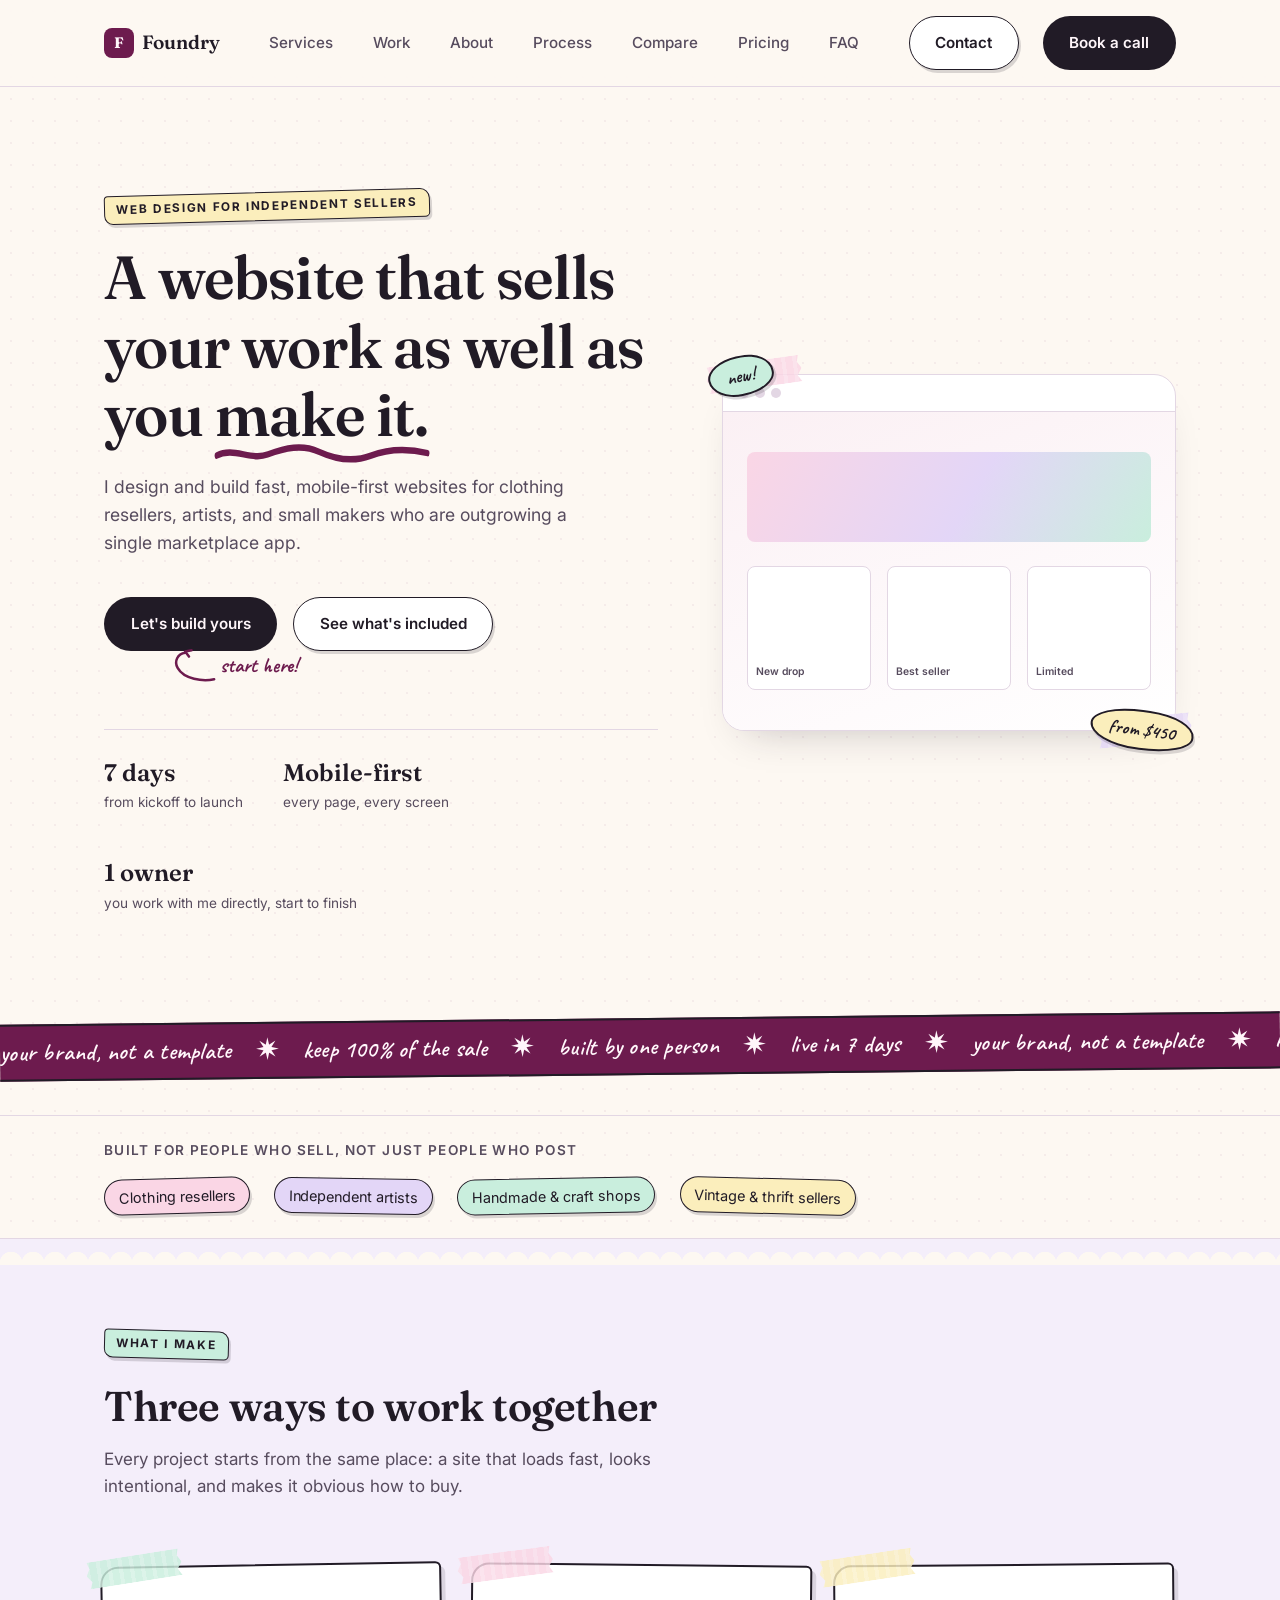
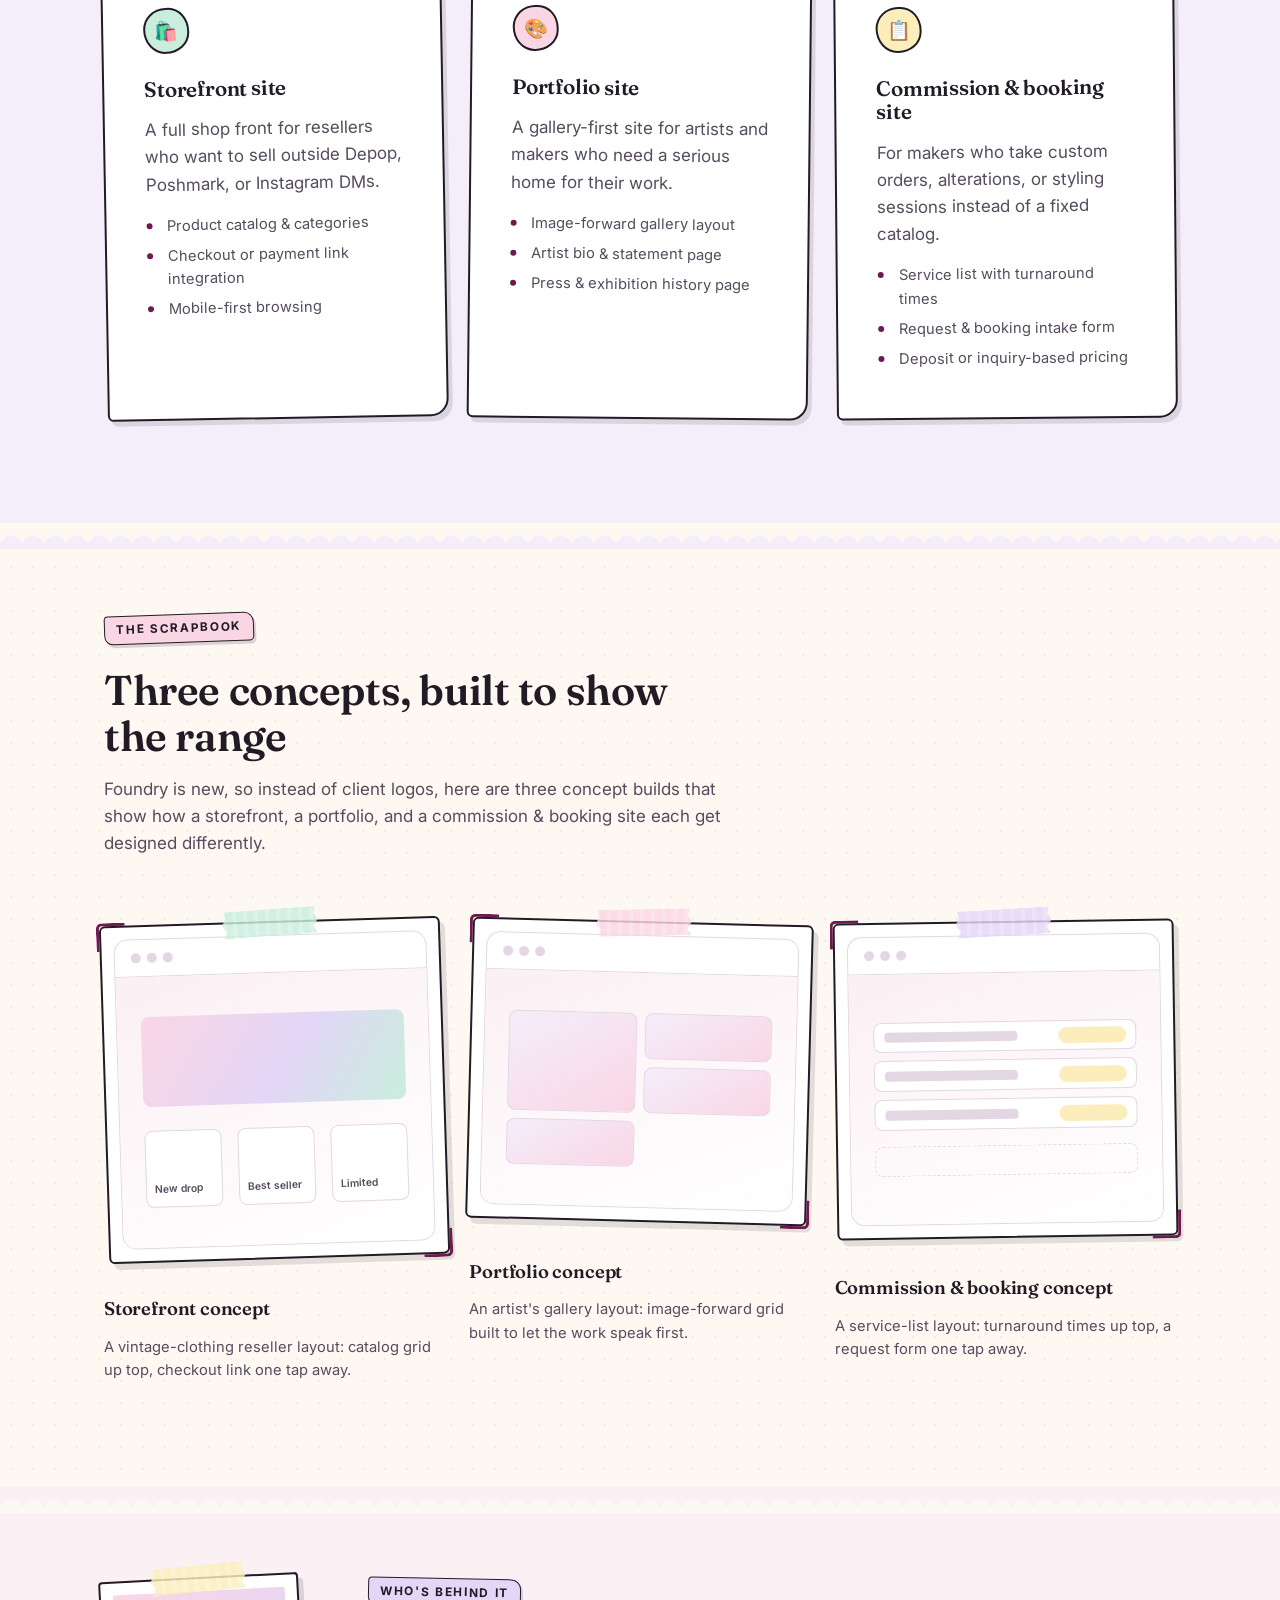
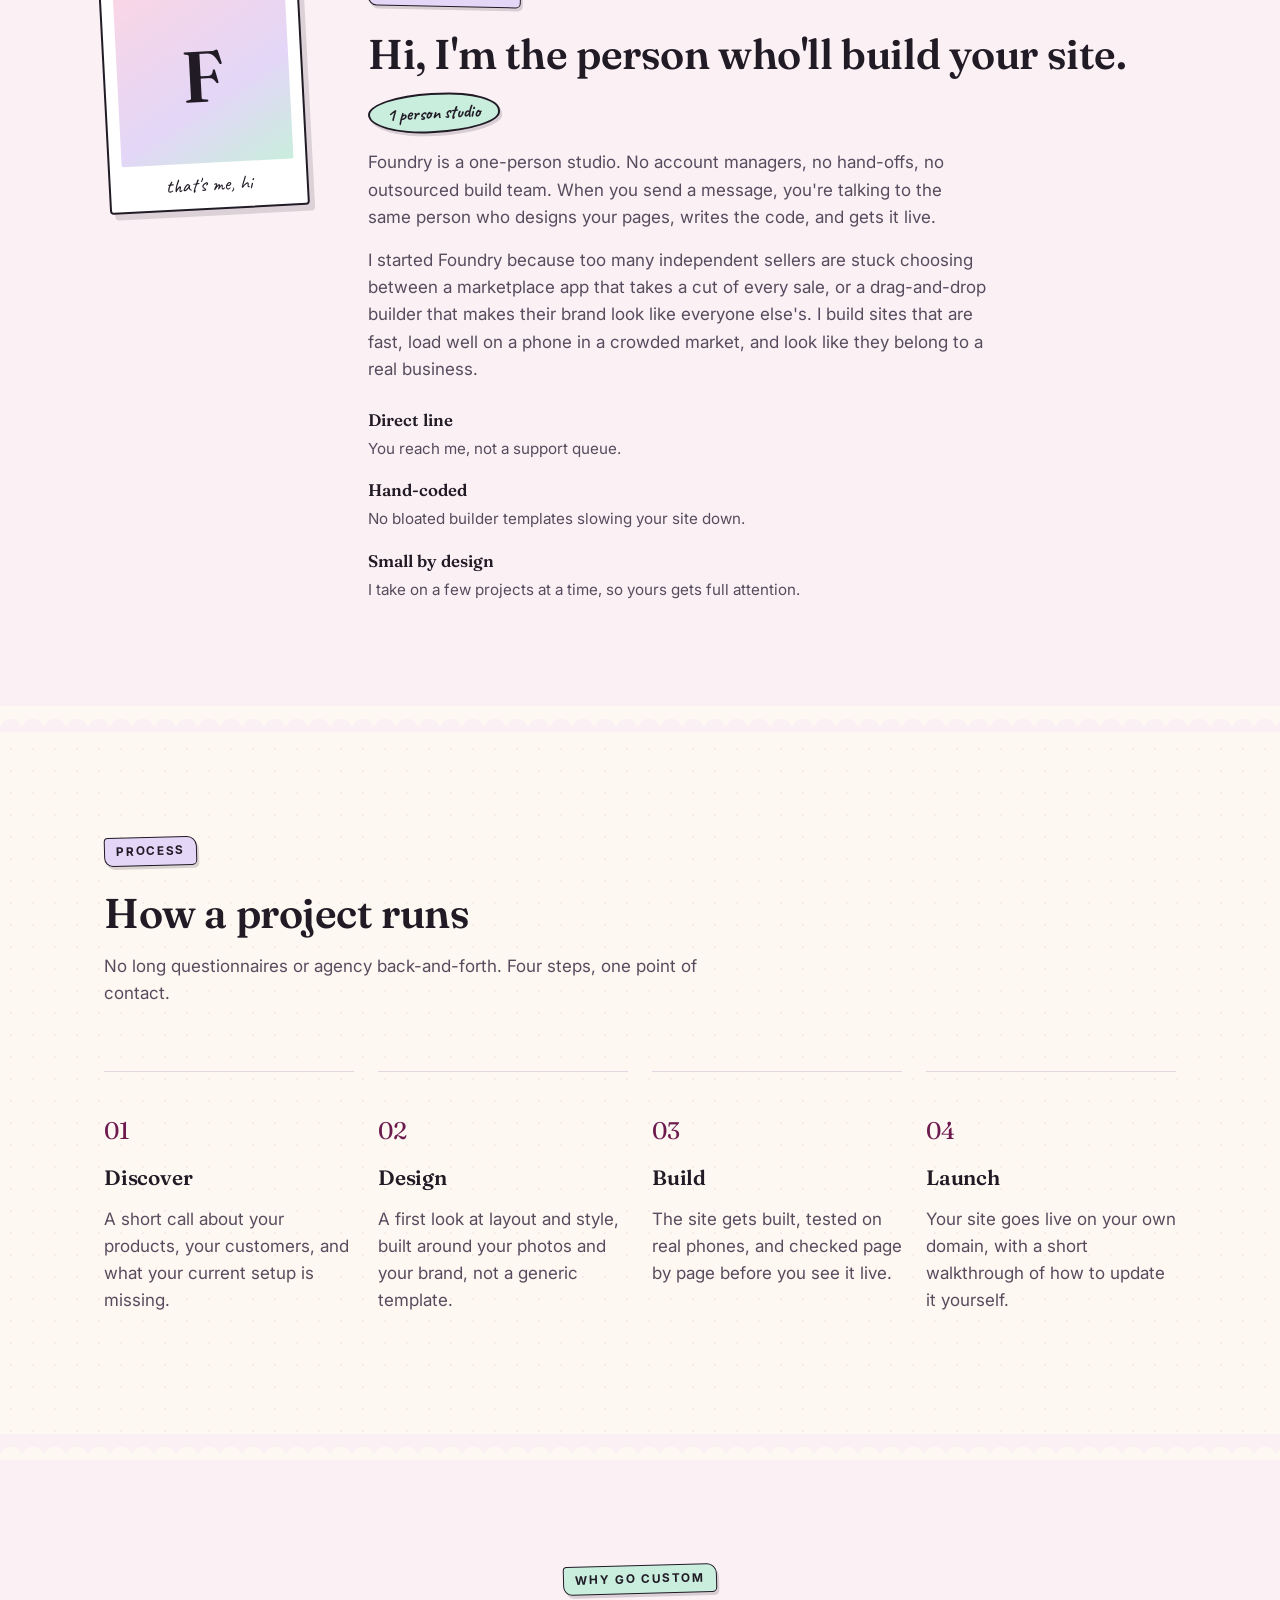
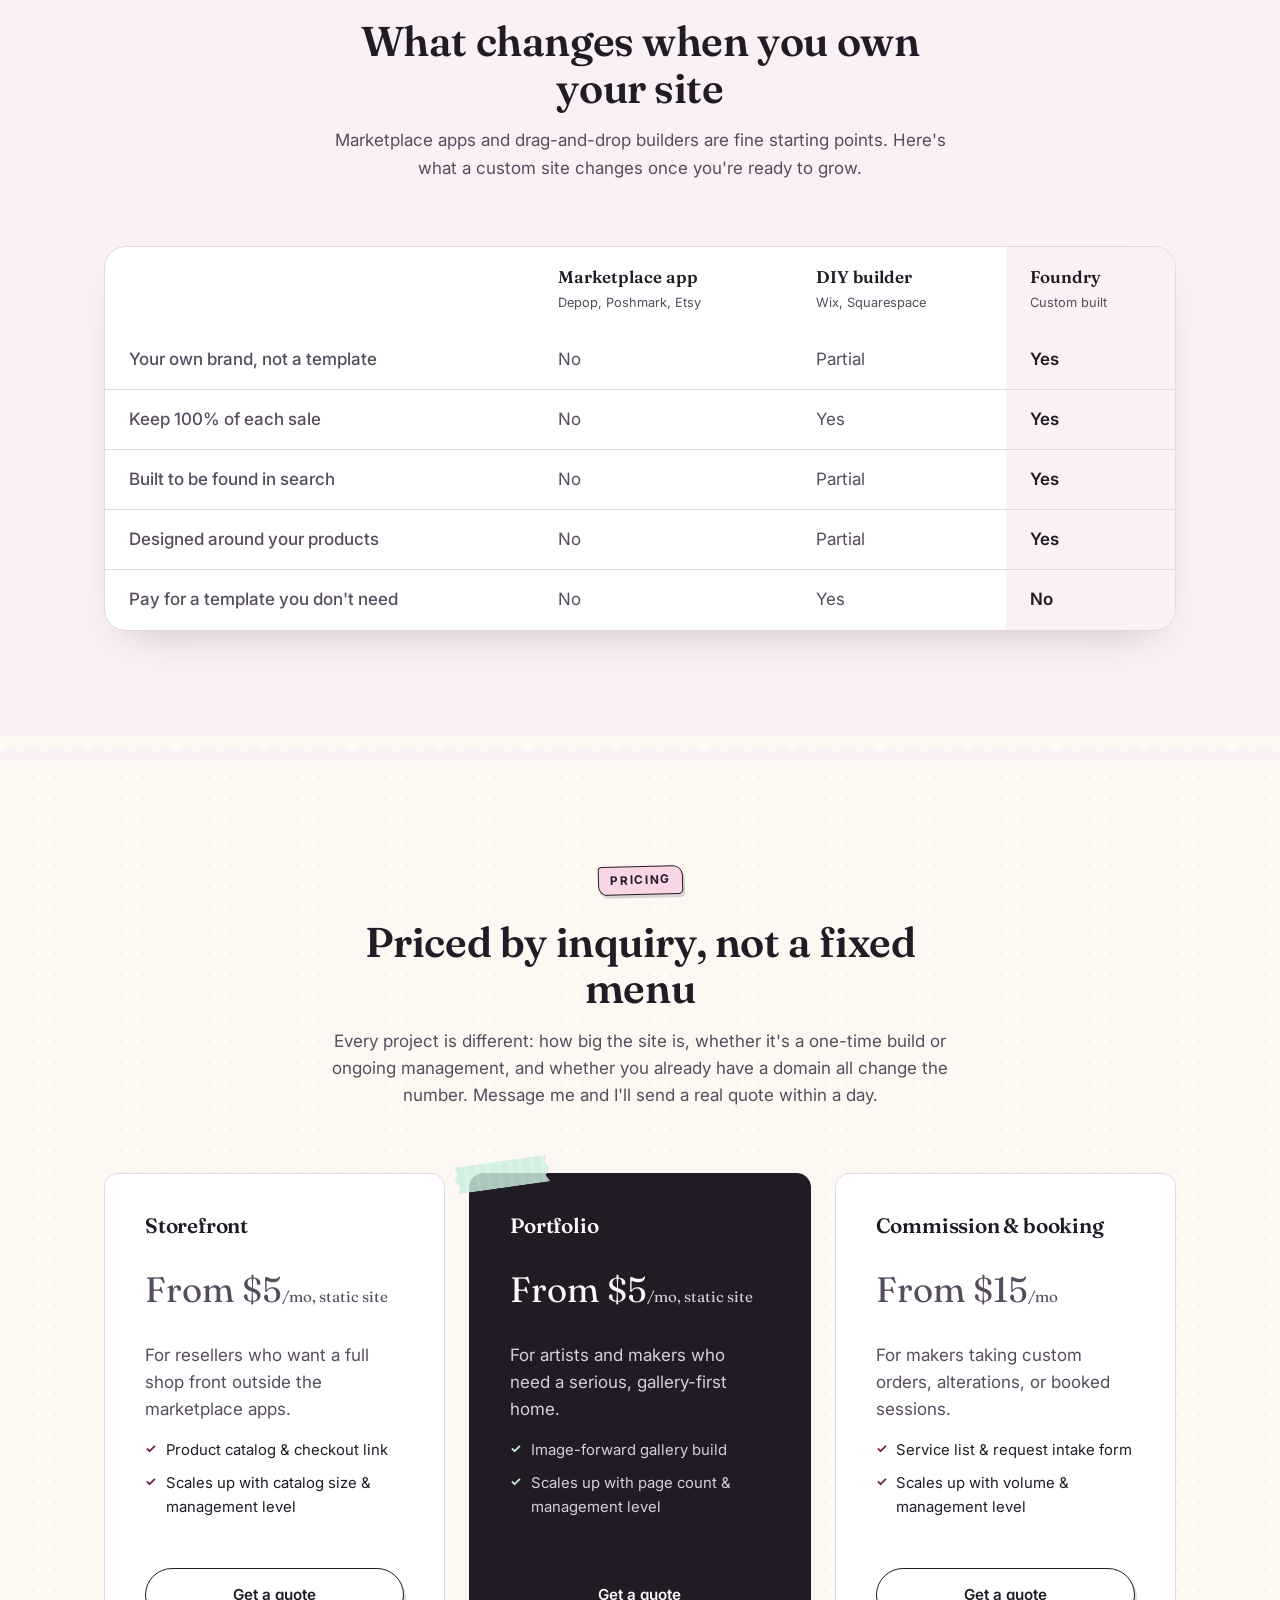
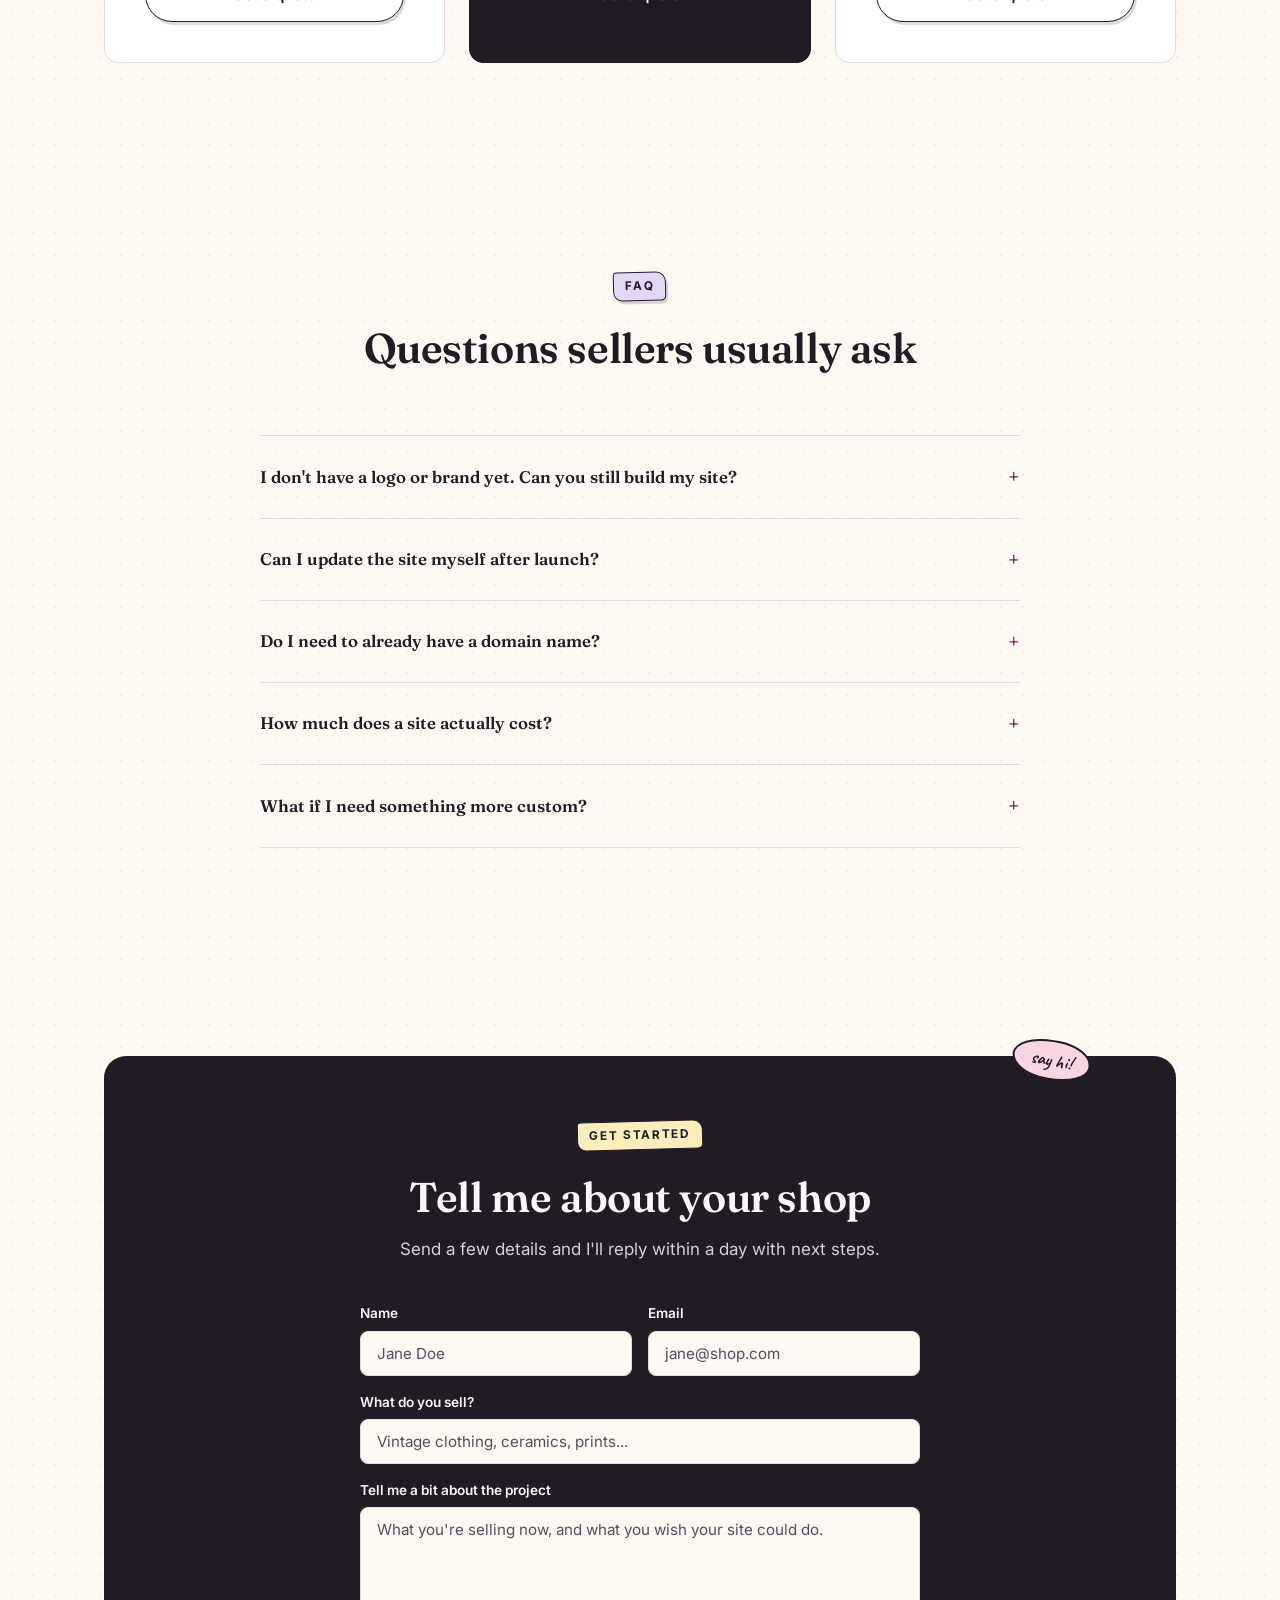
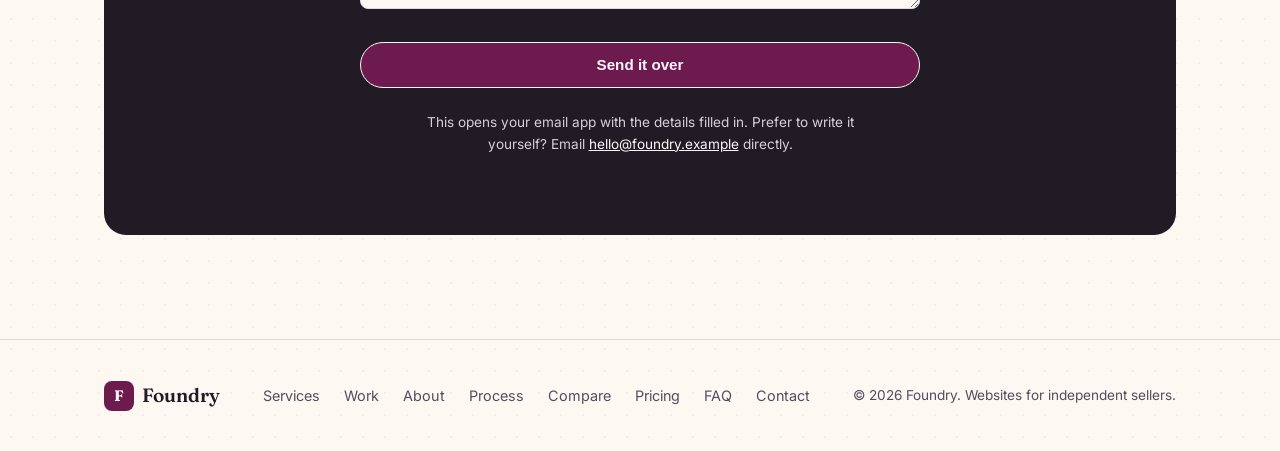
==== commit fab9dc16: "Rework Services/Work/Pricing: swap Launch page for Commission & booking, move pricing to inquiry-bas" ====
--- a/index.html
+++ b/index.html
@@ -39,7 +39,7 @@
     "description": "Foundry builds fast, good-looking websites for clothing resellers, artists, and independent sellers who are ready to sell beyond one platform.",
     "url": "https://www.foundry.example/",
     "email": "hello@foundry.example",
-    "priceRange": "$450-$1200",
+    "priceRange": "$5+/mo",
     "areaServed": "Worldwide",
     "founder": {
       "@type": "Person",
@@ -79,10 +79,18 @@
       },
       {
         "@type": "Question",
-        "name": "What if I need something the packages don't cover?",
+        "name": "How much does a site actually cost?",
         "acceptedAnswer": {
           "@type": "Answer",
-          "text": "Message me and describe the project. Most custom requests, like bookings, memberships, or larger catalogs, can be quoted directly."
+          "text": "It depends on the size of the site and how much ongoing management you want, from a small static site to full hands-off upkeep. Message me with what you're picturing and I'll send a real number within a day."
+        }
+      },
+      {
+        "@type": "Question",
+        "name": "What if I need something more custom?",
+        "acceptedAnswer": {
+          "@type": "Answer",
+          "text": "Message me and describe the project. Larger catalogs, bookings, memberships, or multi-brand sites can all be quoted directly."
         }
       }
     ]
@@ -248,26 +256,25 @@
 
           <article class="service-card taped">
             <span class="tape tape-tl tape-pink" aria-hidden="true"></span>
-            <span class="sticker sticker-butter sticker-card" aria-hidden="true">most asked</span>
             <div class="icon" aria-hidden="true">🎨</div>
             <h3>Portfolio site</h3>
             <p>A gallery-first site for artists and makers who need a serious home for their work.</p>
             <ul>
               <li>Image-forward gallery layout</li>
-              <li>Commission &amp; inquiry forms</li>
+              <li>Artist bio &amp; statement page</li>
               <li>Press &amp; exhibition history page</li>
             </ul>
           </article>
 
           <article class="service-card taped">
             <span class="tape tape-tl tape-butter" aria-hidden="true"></span>
-            <div class="icon" aria-hidden="true">🚀</div>
-            <h3>Launch page</h3>
-            <p>A single, sharp landing page for a drop, a pop-up, or a new brand that needs a home fast.</p>
+            <div class="icon" aria-hidden="true">📋</div>
+            <h3>Commission &amp; booking site</h3>
+            <p>For makers who take custom orders, alterations, or styling sessions instead of a fixed catalog.</p>
             <ul>
-              <li>One page, built in days</li>
-              <li>Email &amp; waitlist capture</li>
-              <li>Built to share on social</li>
+              <li>Service list with turnaround times</li>
+              <li>Request &amp; booking intake form</li>
+              <li>Deposit or inquiry-based pricing</li>
             </ul>
           </article>
         </div>
@@ -281,7 +288,7 @@
         <div class="section-head">
           <p class="eyebrow">The scrapbook</p>
           <h2>Three concepts, built to show the range</h2>
-          <p>Foundry is new, so instead of client logos, here are three concept builds that show how a storefront, a portfolio, and a launch page each get designed differently.</p>
+          <p>Foundry is new, so instead of client logos, here are three concept builds that show how a storefront, a portfolio, and a commission &amp; booking site each get designed differently.</p>
         </div>
 
         <div class="work-grid">
@@ -331,17 +338,17 @@
             <div class="browser-frame">
               <div class="browser-bar"><span></span><span></span><span></span></div>
               <div class="browser-body">
-                <div class="mock-launch">
-                  <div class="mock-launch-badge"></div>
-                  <div class="mock-launch-title"></div>
-                  <div class="mock-launch-title short"></div>
-                  <div class="mock-launch-cta"></div>
+                <div class="mock-booking">
+                  <div class="mock-booking-row"><span class="label"></span><span class="pill"></span></div>
+                  <div class="mock-booking-row"><span class="label"></span><span class="pill"></span></div>
+                  <div class="mock-booking-row"><span class="label"></span><span class="pill"></span></div>
+                  <div class="mock-booking-form"></div>
                 </div>
               </div>
             </div>
             </div>
-            <h3>Launch page concept</h3>
-            <p>A single-page drop announcement: one headline, one CTA, built to share on social.</p>
+            <h3>Commission &amp; booking concept</h3>
+            <p>A service-list layout: turnaround times up top, a request form one tap away.</p>
           </article>
         </div>
       </div>
@@ -460,7 +467,7 @@
                 <td class="highlight">Yes</td>
               </tr>
               <tr>
-                <th scope="row">Ongoing monthly fee</th>
+                <th scope="row">Pay for a template you don't need</th>
                 <td>No</td>
                 <td>Yes</td>
                 <td class="highlight">No</td>
@@ -477,45 +484,41 @@
       <div class="wrap">
         <div class="section-head center">
           <p class="eyebrow">Pricing</p>
-          <h2>Simple packages, no surprise invoices</h2>
-          <p>Every package includes a mobile-first build, launch on your domain, and one round of revisions.</p>
+          <h2>Priced by inquiry, not a fixed menu</h2>
+          <p>Every project is different: how big the site is, whether it's a one-time build or ongoing management, and whether you already have a domain all change the number. Message me and I'll send a real quote within a day.</p>
         </div>
 
         <div class="pricing-grid">
           <article class="price-card">
-            <h3>Launch page</h3>
-            <p class="price">$450<span> one page</span></p>
-            <p>For a pop-up, a drop, or a fast start.</p>
+            <h3>Storefront</h3>
+            <p class="price">From $5<span>/mo, static site</span></p>
+            <p>For resellers who want a full shop front outside the marketplace apps.</p>
             <ul>
-              <li>1 page, custom design</li>
-              <li>Email or waitlist capture</li>
-              <li>3-day turnaround</li>
+              <li>Product catalog &amp; checkout link</li>
+              <li>Scales up with catalog size &amp; management level</li>
             </ul>
-            <a class="btn btn-ghost" href="#contact">Get started</a>
+            <a class="btn btn-ghost" href="#contact">Get a quote</a>
           </article>
 
           <article class="price-card featured taped">
             <span class="tape tape-tl tape-mint" aria-hidden="true"></span>
-            <h3>Storefront</h3>
-            <p class="price">$1,200<span> full site</span></p>
-            <p>The most common package for resellers and shops.</p>
+            <h3>Portfolio</h3>
+            <p class="price">From $5<span>/mo, static site</span></p>
+            <p>For artists and makers who need a serious, gallery-first home.</p>
             <ul>
-              <li>Up to 6 pages</li>
-              <li>Product catalog &amp; checkout link</li>
-              <li>7-day turnaround</li>
-              <li>30 days of post-launch support</li>
+              <li>Image-forward gallery build</li>
+              <li>Scales up with page count &amp; management level</li>
             </ul>
-            <a class="btn btn-primary" href="#contact">Get started</a>
+            <a class="btn btn-primary" href="#contact">Get a quote</a>
           </article>
 
           <article class="price-card">
-            <h3>Custom</h3>
-            <p class="price">Let's talk</p>
-            <p>For larger catalogs, bookings, or multi-brand sites.</p>
+            <h3>Commission &amp; booking</h3>
+            <p class="price">From $15<span>/mo</span></p>
+            <p>For makers taking custom orders, alterations, or booked sessions.</p>
             <ul>
-              <li>Unlimited pages</li>
-              <li>Custom integrations</li>
-              <li>Ongoing support available</li>
+              <li>Service list &amp; request intake form</li>
+              <li>Scales up with volume &amp; management level</li>
             </ul>
             <a class="btn btn-ghost" href="#contact">Get a quote</a>
           </article>
@@ -544,8 +547,12 @@
             <p>No. If you don't have one, we'll pick and set one up together as part of the project.</p>
           </details>
           <details class="faq-item">
-            <summary>What if I need something the packages don't cover?</summary>
-            <p>Message me and describe the project. Most custom requests, like bookings, memberships, or larger catalogs, can be quoted directly.</p>
+            <summary>How much does a site actually cost?</summary>
+            <p>It depends on the size of the site and how much ongoing management you want, from a small static site to full hands-off upkeep. Message me with what you're picturing and I'll send a real number within a day.</p>
+          </details>
+          <details class="faq-item">
+            <summary>What if I need something more custom?</summary>
+            <p>Message me and describe the project. Larger catalogs, bookings, memberships, or multi-brand sites can all be quoted directly.</p>
           </details>
         </div>
       </div>
--- a/css/styles.css
+++ b/css/styles.css
@@ -512,39 +512,42 @@
   grid-row: span 2;
 }
 
-.mock-launch {
+.mock-booking {
   display: grid;
-  justify-items: center;
-  text-align: center;
   gap: var(--space-1);
-  padding: var(--space-2) 0;
-}
-
-.mock-launch-badge {
-  width: 34px;
-  height: 34px;
-  border-radius: 50%;
-  background: var(--paper-mint);
-  border: 2px solid var(--color-ink);
-}
-
-.mock-launch-title {
-  width: 80%;
-  height: 12px;
+  padding: var(--space-1) 0;
+}
+
+.mock-booking-row {
+  display: flex;
+  align-items: center;
+  justify-content: space-between;
+  gap: var(--space-2);
+  background: var(--color-card);
+  border: 1px solid var(--color-line);
+  border-radius: var(--radius-sm);
+  padding: 0.4rem 0.6rem;
+}
+
+.mock-booking-row .label {
+  width: 55%;
+  height: 10px;
   border-radius: 4px;
   background: var(--color-line);
 }
 
-.mock-launch-title.short {
-  width: 50%;
-}
-
-.mock-launch-cta {
+.mock-booking-row .pill {
+  width: 28%;
+  height: 16px;
+  border-radius: 100px;
+  background: var(--paper-butter);
+}
+
+.mock-booking-form {
   margin-top: var(--space-1);
-  width: 40%;
-  height: 26px;
-  border-radius: 100px;
-  background: var(--color-ink);
+  height: 30px;
+  border-radius: var(--radius-sm);
+  border: 1px dashed var(--color-line);
 }
 
 /* ---------- Logos / trust bar ---------- */
@@ -1221,17 +1224,6 @@
 
 .sticker-hero-2:hover { transform: rotate(0deg) scale(1.06); }
 
-.sticker-card {
-  position: absolute;
-  z-index: 4;
-  top: -16px;
-  right: -12px;
-  font-size: 1.05rem;
-  transform: rotate(9deg);
-}
-
-.sticker-card:hover { transform: rotate(2deg) scale(1.06); }
-
 .sticker-about {
   margin: 0 0 var(--space-2);
   transform: rotate(-3deg);
@@ -1468,7 +1460,6 @@
   .sticker:hover,
   .sticker-hero-1:hover,
   .sticker-hero-2:hover,
-  .sticker-card:hover,
   .sticker-cta:hover,
   .about-photo:hover,
   .card-grid .service-card:hover,
@@ -1531,7 +1522,6 @@
 
   .sticker-hero-1 { left: -4px; top: -14px; }
   .sticker-hero-2 { right: -4px; bottom: -14px; }
-  .sticker-card { right: -4px; }
   .sticker-cta { right: 4%; }
 
   .tape {
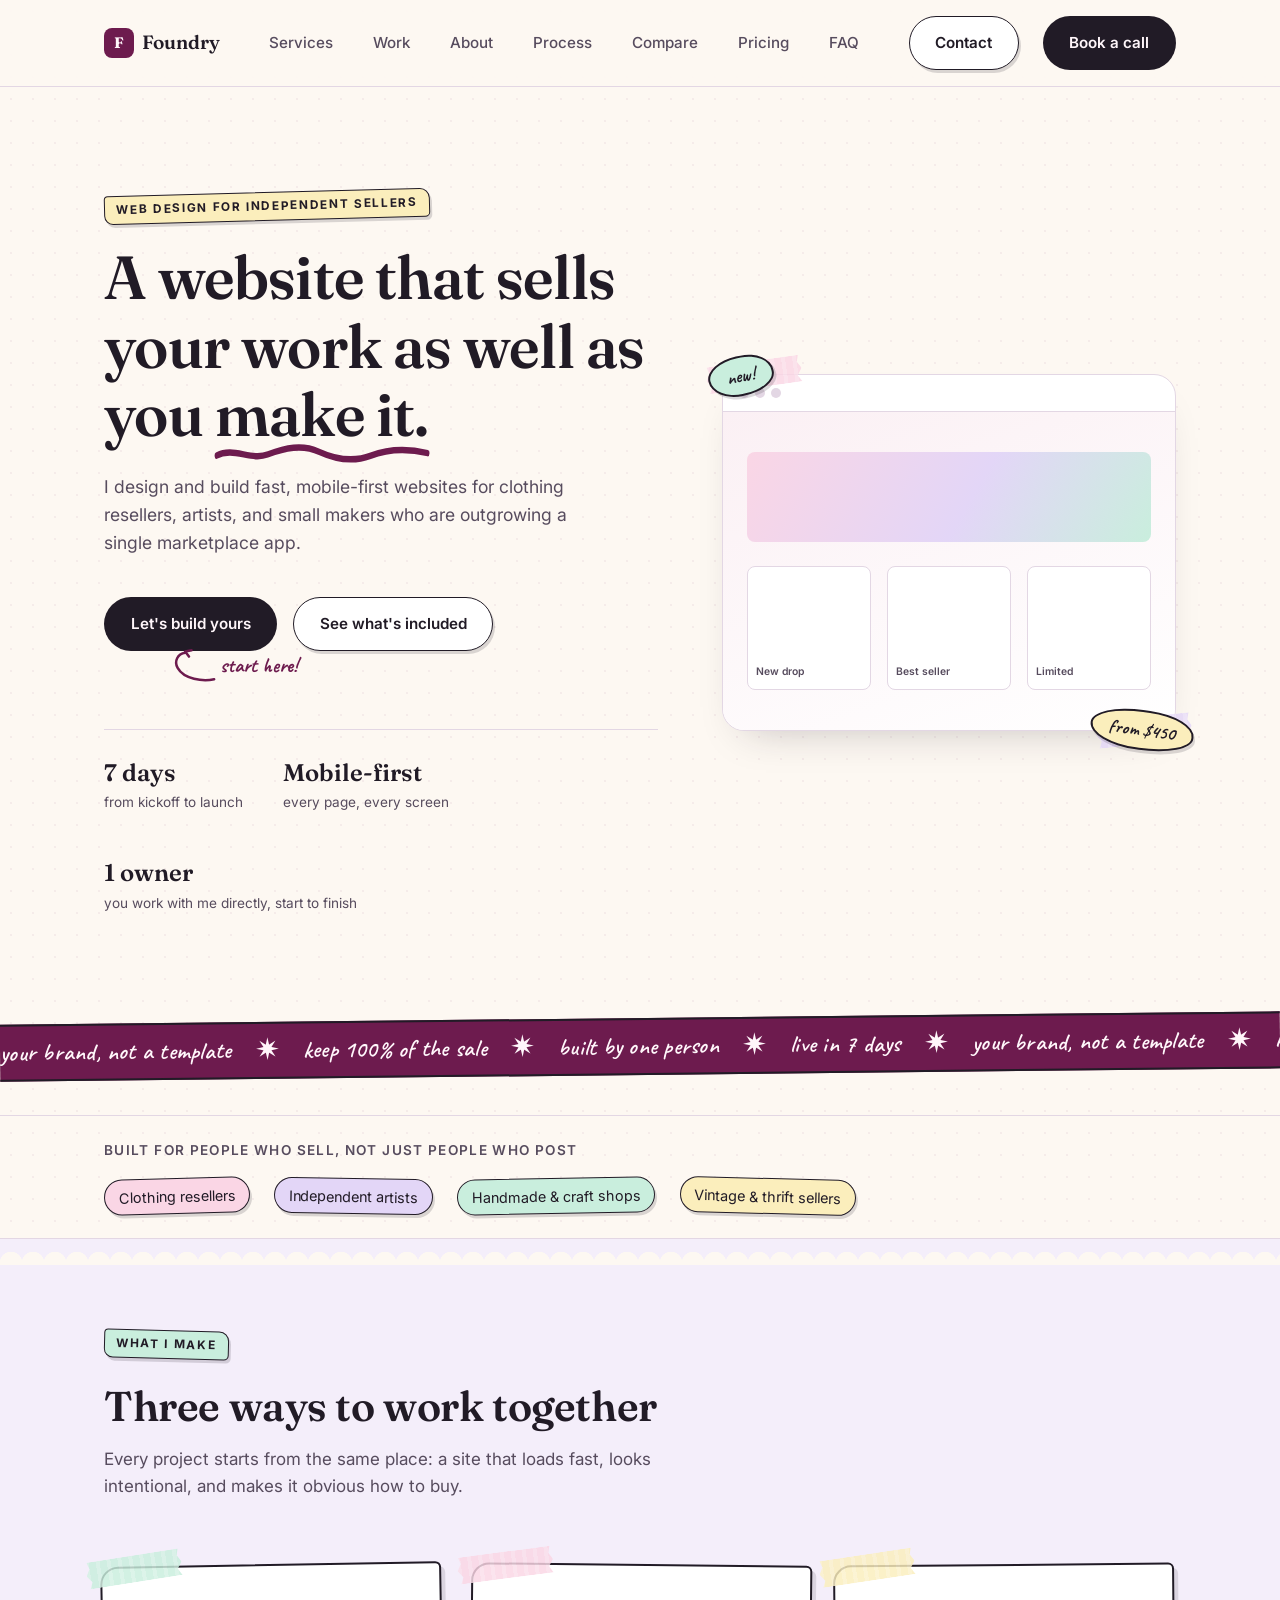
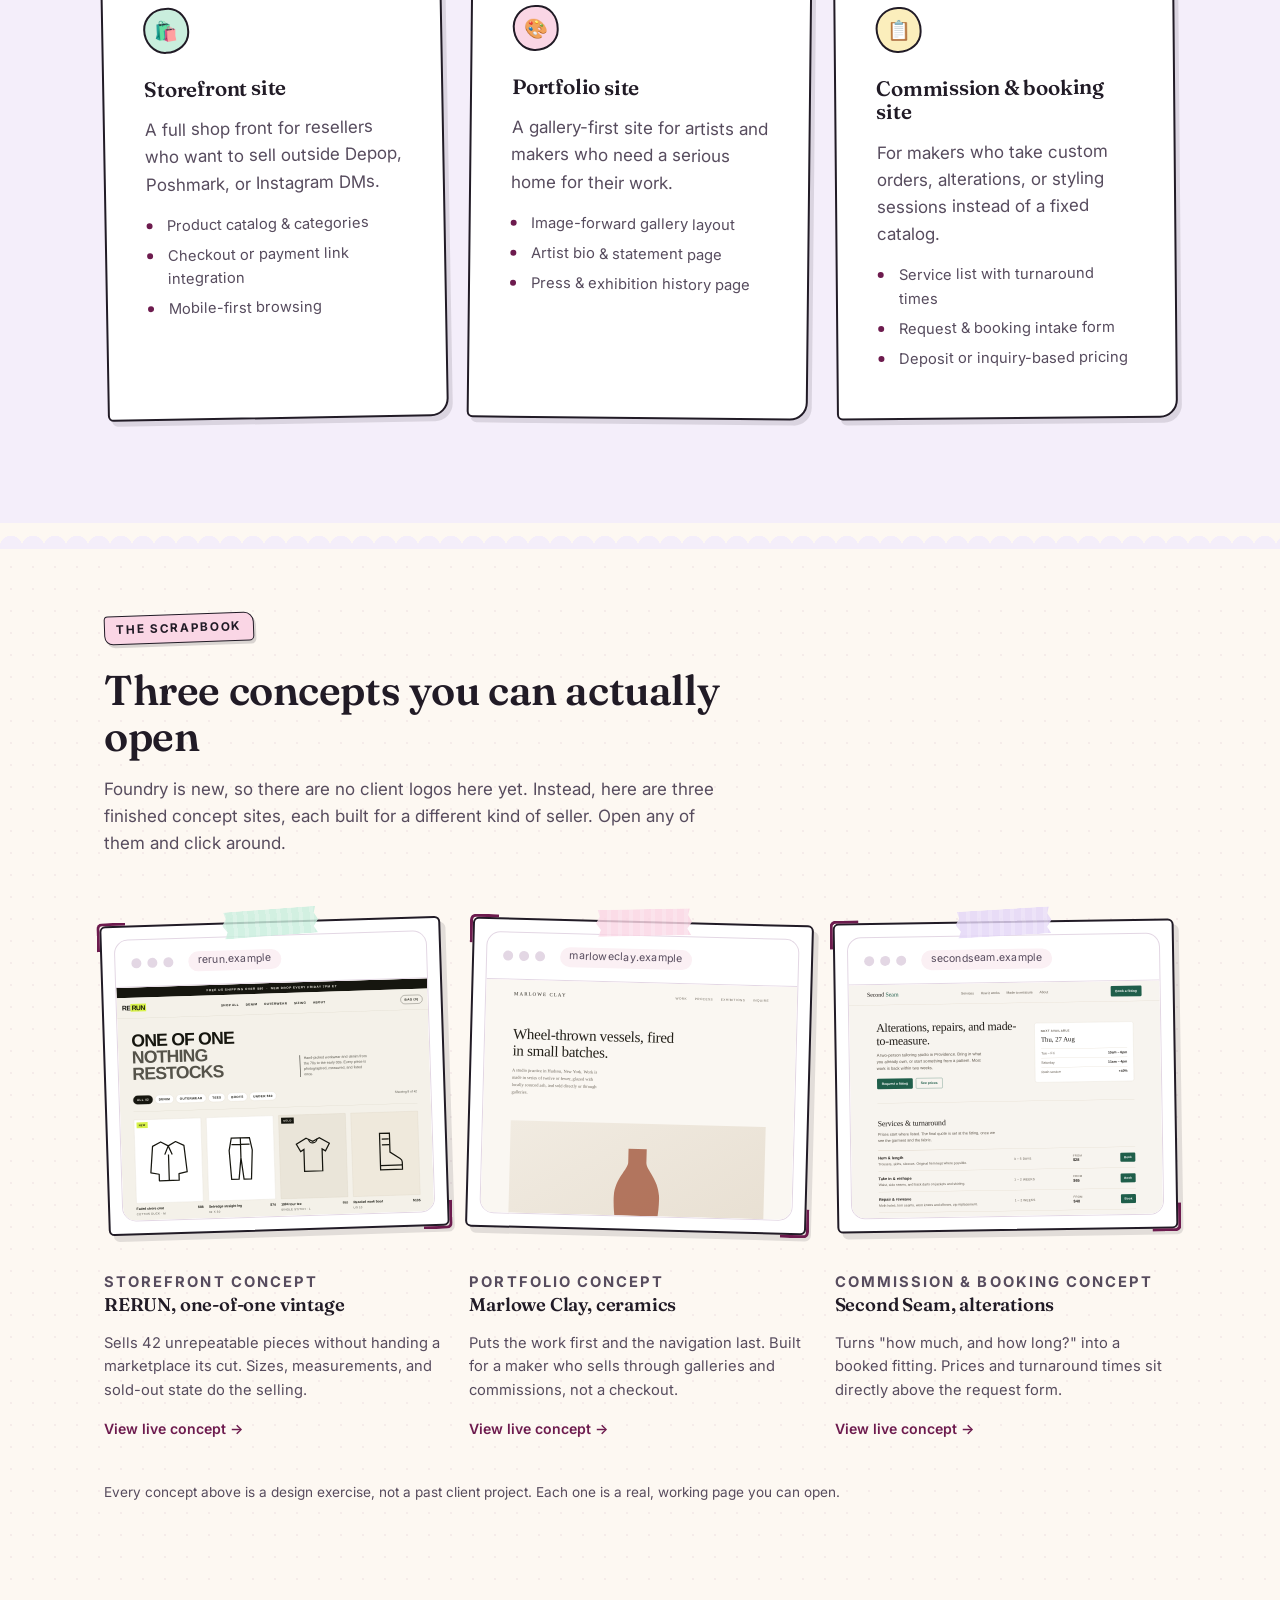
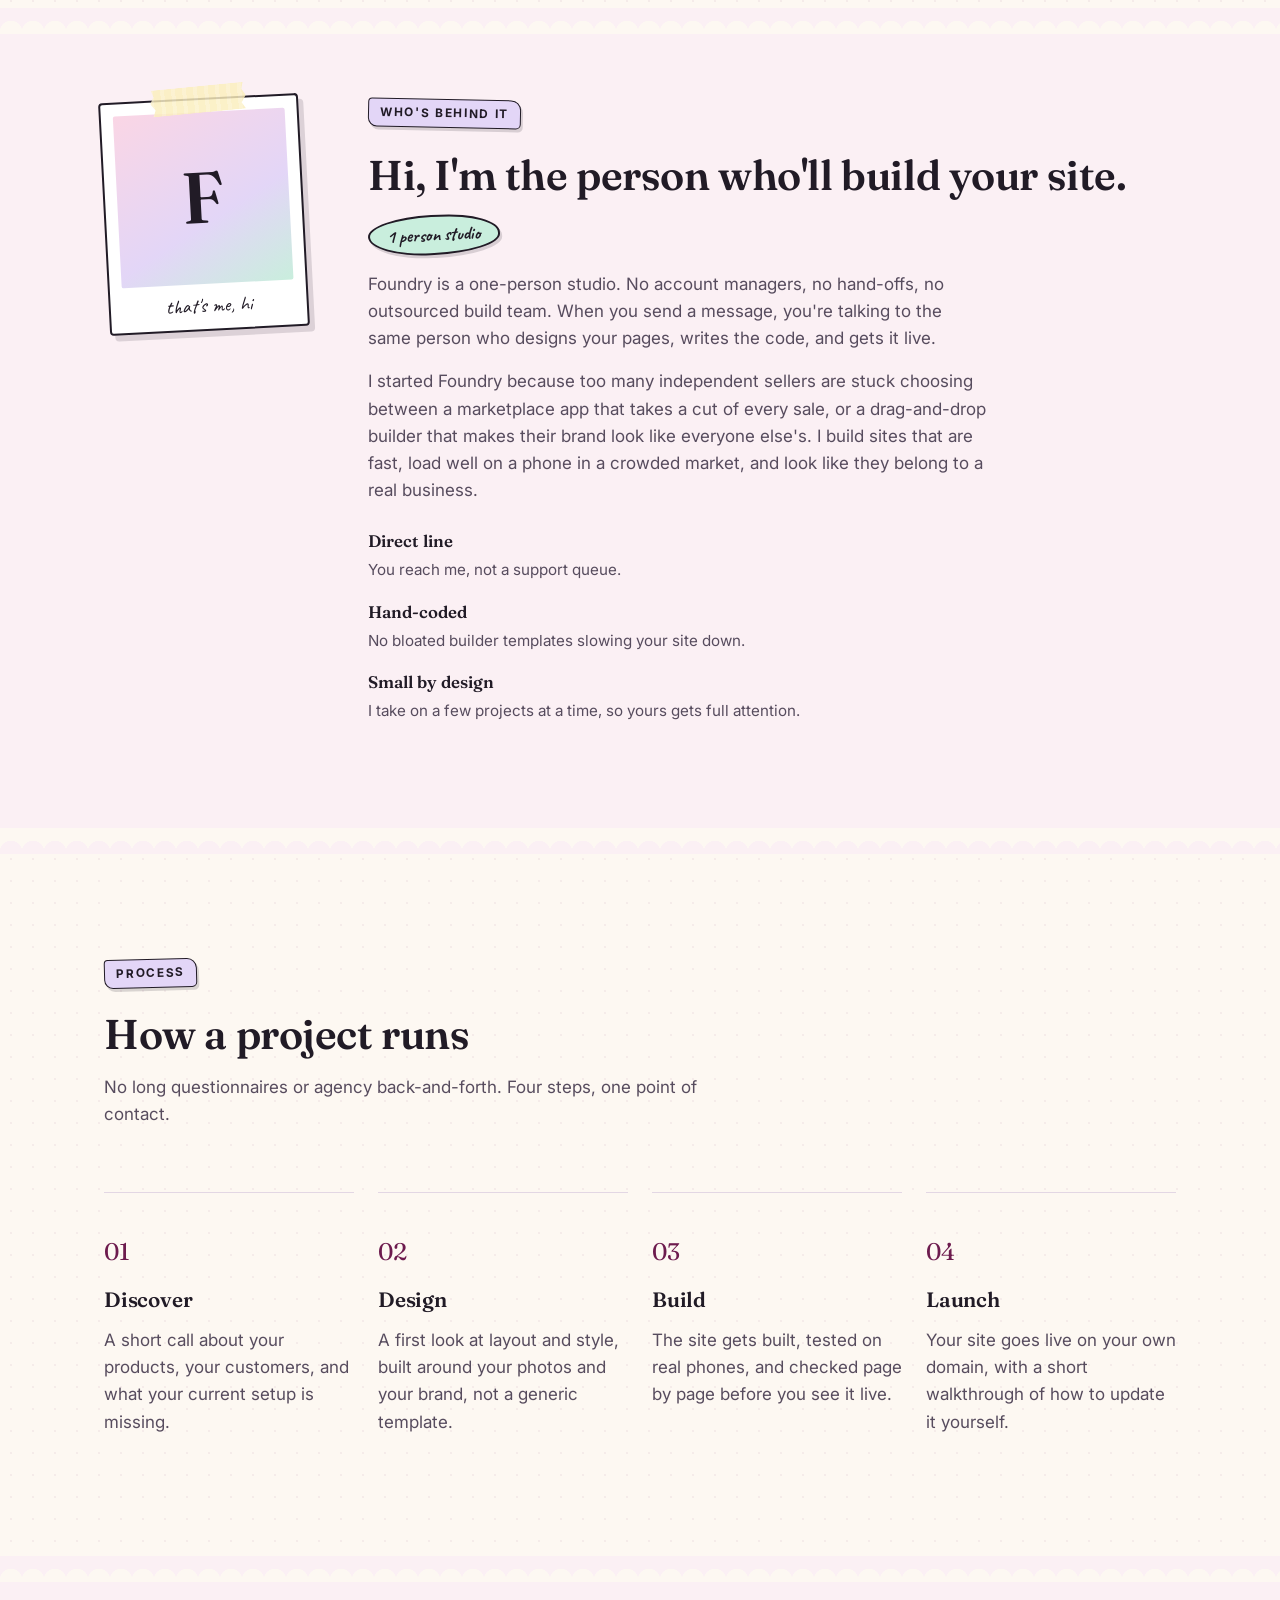
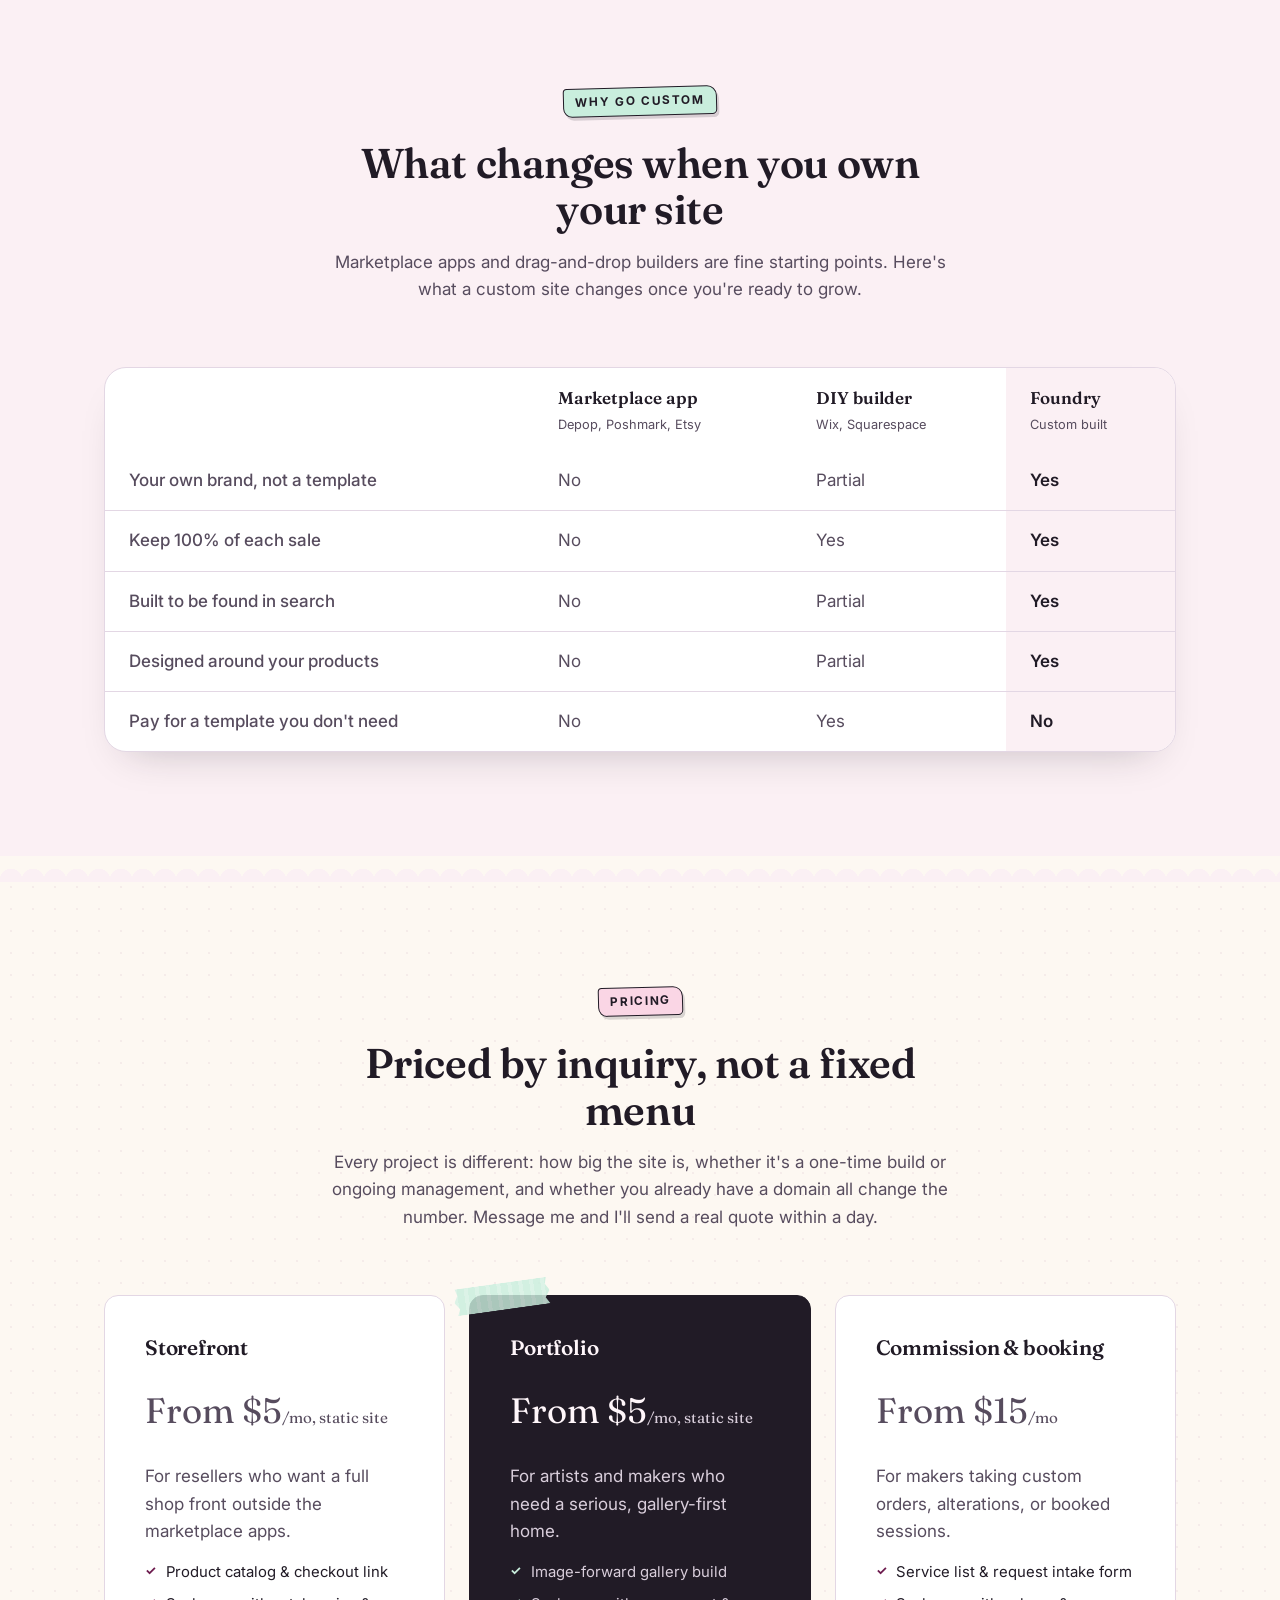
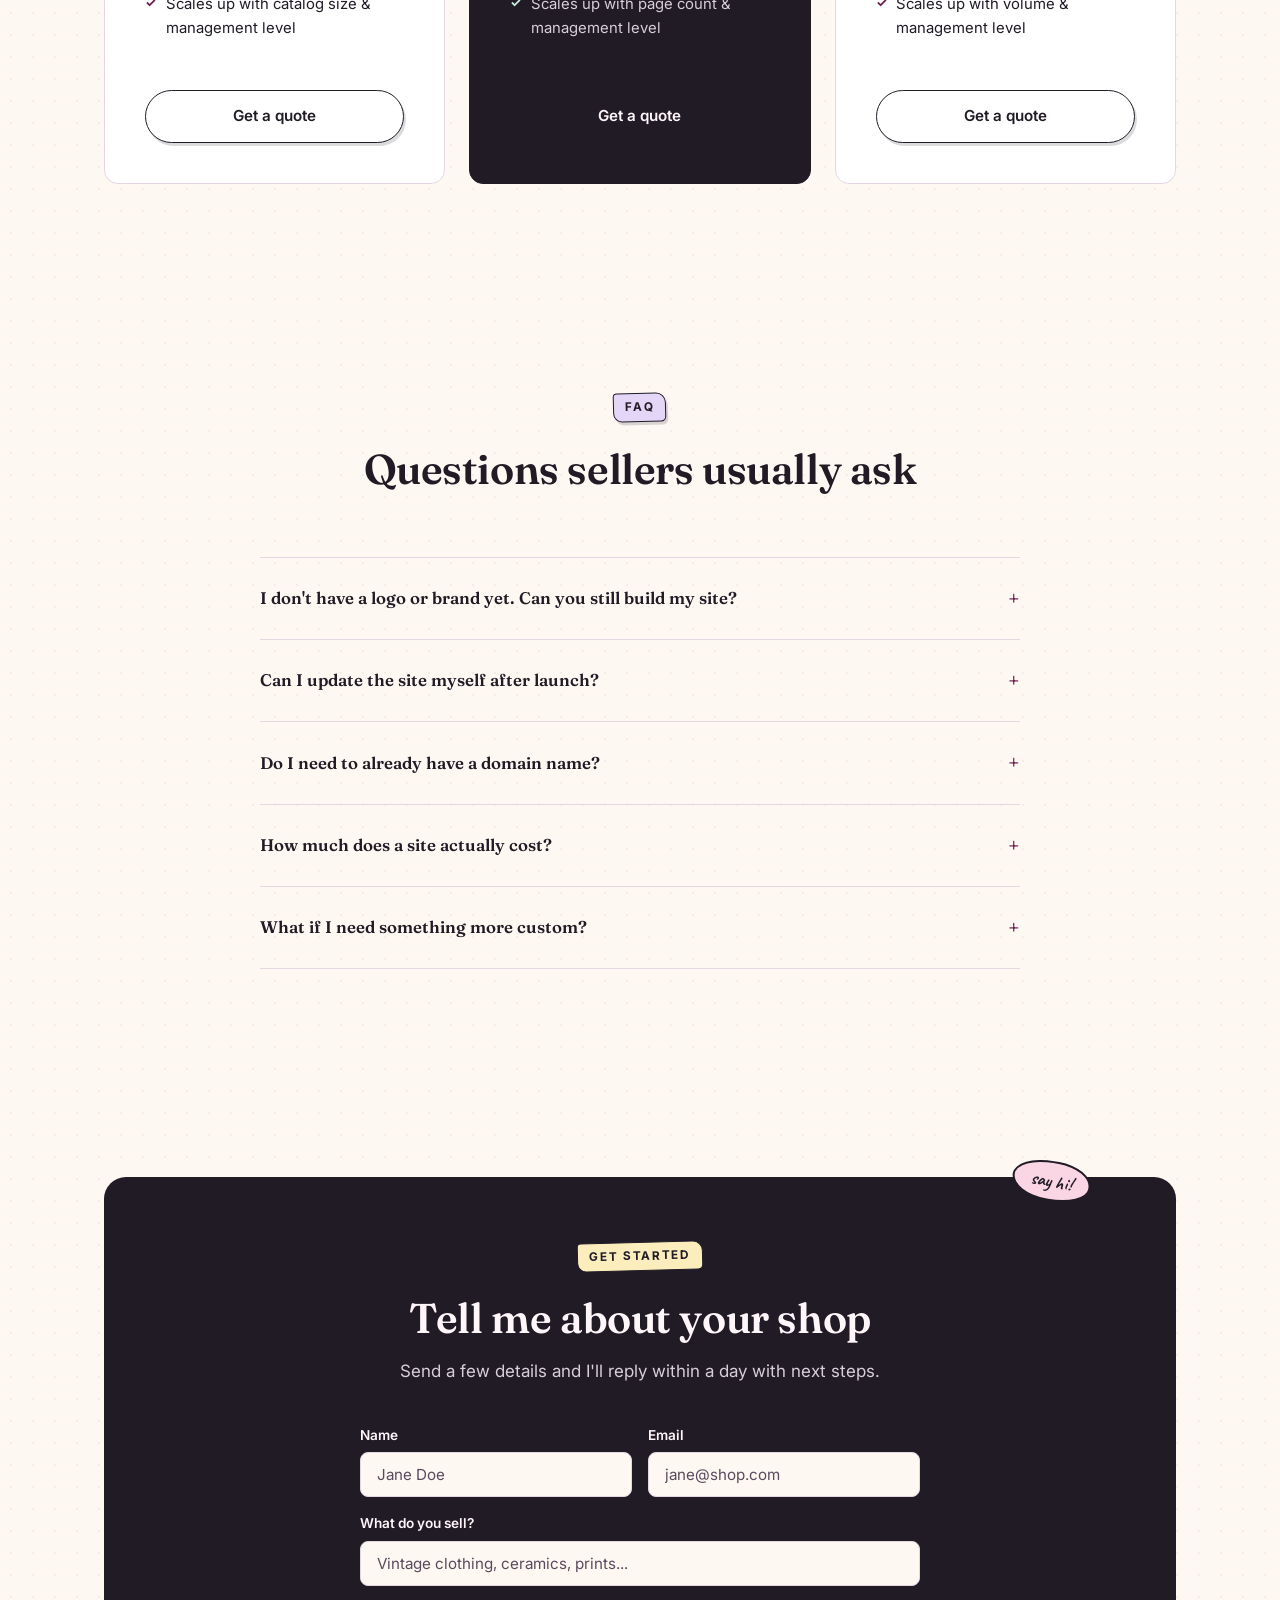
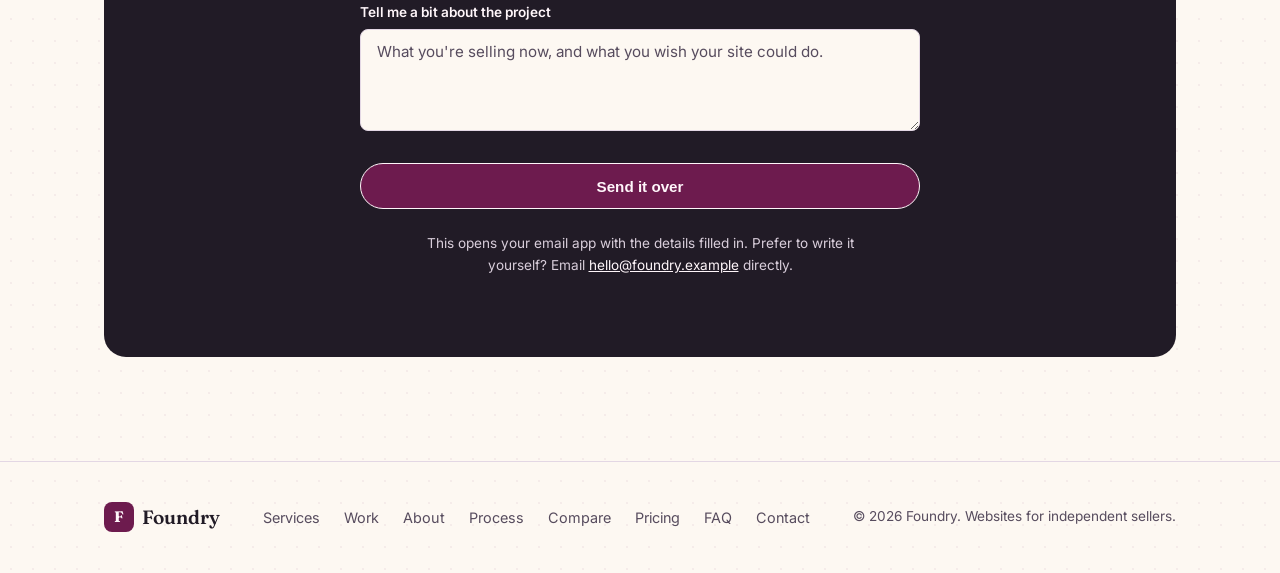
==== commit 63087521: "Replace Work wireframes with three browsable concept sites The Work section was three grey wireframe" ====
--- a/index.html
+++ b/index.html
@@ -287,70 +287,105 @@
       <div class="wrap">
         <div class="section-head">
           <p class="eyebrow">The scrapbook</p>
-          <h2>Three concepts, built to show the range</h2>
-          <p>Foundry is new, so instead of client logos, here are three concept builds that show how a storefront, a portfolio, and a commission &amp; booking site each get designed differently.</p>
+          <h2>Three concepts you can actually open</h2>
+          <p>Foundry is new, so there are no client logos here yet. Instead, here are three finished concept sites, each built for a different kind of seller. Open any of them and click around.</p>
         </div>
 
         <div class="work-grid">
           <article class="work-card work-card-1">
             <div class="photo-frame" aria-hidden="true">
               <span class="tape tape-top tape-mint"></span>
-            <div class="browser-frame">
-              <div class="browser-bar"><span></span><span></span><span></span></div>
-              <div class="browser-body">
-                <div class="mock-shop">
-                  <div class="mock-hero"></div>
-                  <div class="mock-row">
-                    <div class="mock-card"><span>New drop</span></div>
-                    <div class="mock-card"><span>Best seller</span></div>
-                    <div class="mock-card"><span>Limited</span></div>
+              <div class="browser-frame">
+                <div class="browser-bar">
+                  <span></span><span></span><span></span>
+                  <em class="browser-url">rerun.example</em>
+                </div>
+                <div class="preview">
+                  <div class="preview-fallback">
+                    <div class="mock-shop">
+                      <div class="mock-hero"></div>
+                      <div class="mock-row">
+                        <div class="mock-card"><span>New drop</span></div>
+                        <div class="mock-card"><span>Best seller</span></div>
+                        <div class="mock-card"><span>Limited</span></div>
+                      </div>
+                    </div>
                   </div>
+                  <iframe class="preview-frame" src="work/rerun/index.html#concept-banner"
+                          title="RERUN concept site preview" tabindex="-1"
+                          loading="lazy" scrolling="no"></iframe>
                 </div>
               </div>
             </div>
-            </div>
-            <h3>Storefront concept</h3>
-            <p>A vintage-clothing reseller layout: catalog grid up top, checkout link one tap away.</p>
+            <p class="work-kicker">Storefront concept</p>
+            <h3>RERUN, one-of-one vintage</h3>
+            <p>Sells 42 unrepeatable pieces without handing a marketplace its cut. Sizes, measurements, and sold-out state do the selling.</p>
+            <a class="work-cta" href="work/rerun/index.html" target="_blank" rel="noopener"
+               aria-label="View the RERUN storefront concept, opens in a new tab">View live concept</a>
           </article>
 
           <article class="work-card work-card-2">
             <div class="photo-frame" aria-hidden="true">
               <span class="tape tape-top tape-pink"></span>
-            <div class="browser-frame">
-              <div class="browser-bar"><span></span><span></span><span></span></div>
-              <div class="browser-body">
-                <div class="mock-gallery">
-                  <div class="mock-tile mock-tile-tall"></div>
-                  <div class="mock-tile"></div>
-                  <div class="mock-tile"></div>
-                  <div class="mock-tile"></div>
+              <div class="browser-frame">
+                <div class="browser-bar">
+                  <span></span><span></span><span></span>
+                  <em class="browser-url">marloweclay.example</em>
+                </div>
+                <div class="preview">
+                  <div class="preview-fallback">
+                    <div class="mock-gallery">
+                      <div class="mock-tile mock-tile-tall"></div>
+                      <div class="mock-tile"></div>
+                      <div class="mock-tile"></div>
+                      <div class="mock-tile"></div>
+                    </div>
+                  </div>
+                  <iframe class="preview-frame" src="work/studio/index.html#concept-banner"
+                          title="Marlowe Clay concept site preview" tabindex="-1"
+                          loading="lazy" scrolling="no"></iframe>
                 </div>
               </div>
             </div>
-            </div>
-            <h3>Portfolio concept</h3>
-            <p>An artist's gallery layout: image-forward grid built to let the work speak first.</p>
+            <p class="work-kicker">Portfolio concept</p>
+            <h3>Marlowe Clay, ceramics</h3>
+            <p>Puts the work first and the navigation last. Built for a maker who sells through galleries and commissions, not a checkout.</p>
+            <a class="work-cta" href="work/studio/index.html" target="_blank" rel="noopener"
+               aria-label="View the Marlowe Clay portfolio concept, opens in a new tab">View live concept</a>
           </article>
 
           <article class="work-card work-card-3">
             <div class="photo-frame" aria-hidden="true">
               <span class="tape tape-top tape-lilac"></span>
-            <div class="browser-frame">
-              <div class="browser-bar"><span></span><span></span><span></span></div>
-              <div class="browser-body">
-                <div class="mock-booking">
-                  <div class="mock-booking-row"><span class="label"></span><span class="pill"></span></div>
-                  <div class="mock-booking-row"><span class="label"></span><span class="pill"></span></div>
-                  <div class="mock-booking-row"><span class="label"></span><span class="pill"></span></div>
-                  <div class="mock-booking-form"></div>
+              <div class="browser-frame">
+                <div class="browser-bar">
+                  <span></span><span></span><span></span>
+                  <em class="browser-url">secondseam.example</em>
+                </div>
+                <div class="preview">
+                  <div class="preview-fallback">
+                    <div class="mock-booking">
+                      <div class="mock-booking-row"><span class="label"></span><span class="pill"></span></div>
+                      <div class="mock-booking-row"><span class="label"></span><span class="pill"></span></div>
+                      <div class="mock-booking-row"><span class="label"></span><span class="pill"></span></div>
+                      <div class="mock-booking-form"></div>
+                    </div>
+                  </div>
+                  <iframe class="preview-frame" src="work/second-seam/index.html#concept-banner"
+                          title="Second Seam concept site preview" tabindex="-1"
+                          loading="lazy" scrolling="no"></iframe>
                 </div>
               </div>
             </div>
-            </div>
-            <h3>Commission &amp; booking concept</h3>
-            <p>A service-list layout: turnaround times up top, a request form one tap away.</p>
-          </article>
-        </div>
+            <p class="work-kicker">Commission &amp; booking concept</p>
+            <h3>Second Seam, alterations</h3>
+            <p>Turns "how much, and how long?" into a booked fitting. Prices and turnaround times sit directly above the request form.</p>
+            <a class="work-cta" href="work/second-seam/index.html" target="_blank" rel="noopener"
+               aria-label="View the Second Seam booking concept, opens in a new tab">View live concept</a>
+          </article>
+        </div>
+
+        <p class="work-note">Every concept above is a design exercise, not a past client project. Each one is a real, working page you can open.</p>
       </div>
     </section>
 
--- a/css/styles.css
+++ b/css/styles.css
@@ -425,6 +425,7 @@
 
 .browser-bar {
   display: flex;
+  align-items: center;
   gap: 6px;
   padding: 0.8rem 1rem;
   border-bottom: 1px solid var(--color-line);
@@ -489,10 +490,113 @@
   font-size: 1.15rem;
 }
 
+.work-card {
+  position: relative;
+}
+
 .work-card p {
   color: var(--color-ink-soft);
   font-size: 0.92rem;
   margin-bottom: 0;
+}
+
+.work-kicker {
+  margin: var(--space-4) 0 0.2rem;
+  font-size: 0.72rem;
+  font-weight: 700;
+  letter-spacing: 0.14em;
+  text-transform: uppercase;
+  color: var(--color-ink-soft);
+}
+
+/* The whole card is the click target; the anchor keeps the label. */
+.work-cta {
+  display: inline-block;
+  margin-top: var(--space-2);
+  font-size: 0.88rem;
+  font-weight: 600;
+  color: var(--color-accent-text);
+  text-decoration: none;
+}
+
+.work-cta::before {
+  content: "";
+  /* sits above the tape (z-index 3) so every part of the card clicks */
+  position: absolute;
+  inset: 0;
+  z-index: 4;
+  border-radius: var(--radius-md);
+}
+
+.work-cta::after {
+  content: " \2192";
+  transition: margin-left 0.18s ease;
+}
+
+.work-card:hover .work-cta,
+.work-cta:focus-visible {
+  text-decoration: underline;
+  text-underline-offset: 3px;
+}
+
+.work-card:hover .work-cta::after {
+  margin-left: 0.2rem;
+}
+
+.work-note {
+  margin: var(--space-4) 0 0;
+  font-size: 0.85rem;
+  color: var(--color-ink-soft);
+}
+
+/* ---------- Work: live concept previews ----------
+   Each card frames the real page from /work/ in a scaled iframe, so
+   the thumbnail can never drift from the concept it advertises.
+   The static mock underneath is the fallback when the frame cannot
+   load, which is what happens on a plain file:// open. */
+
+.preview {
+  position: relative;
+  aspect-ratio: 4 / 3;
+  overflow: hidden;
+  background: linear-gradient(160deg, var(--color-bg-alt), var(--color-card));
+}
+
+.preview-fallback {
+  position: absolute;
+  inset: 0;
+  padding: var(--space-3);
+}
+
+.preview-frame {
+  position: absolute;
+  top: 0;
+  left: 0;
+  width: 1200px;
+  height: 900px;
+  border: 0;
+  transform-origin: 0 0;
+  /* 329px card / 1200px page; JS keeps this exact as the card resizes */
+  transform: scale(var(--preview-scale, 0.274));
+  pointer-events: none;
+  opacity: 0;
+  transition: opacity 0.35s ease;
+}
+
+.preview[data-loaded="true"] .preview-frame {
+  opacity: 1;
+}
+
+.browser-url {
+  margin-left: 0.55rem;
+  padding: 0.1rem 0.6rem;
+  border-radius: 100px;
+  background: var(--color-bg-alt);
+  font-family: var(--font-body);
+  font-size: 0.66rem;
+  font-style: normal;
+  color: var(--color-ink-soft);
+  letter-spacing: 0.02em;
 }
 
 .mock-gallery {
@@ -1045,7 +1149,10 @@
 
 .footer-links {
   display: flex;
-  gap: var(--space-3);
+  /* eight links do not fit one line on a phone, and without the wrap
+     they push the whole page into a sideways scroll */
+  flex-wrap: wrap;
+  gap: var(--space-1) var(--space-3);
   list-style: none;
   padding: 0;
   margin: 0;
@@ -1421,7 +1528,9 @@
 .work-card-2 .photo-frame { transform: rotate(1.5deg); }
 .work-card-3 .photo-frame { transform: rotate(-0.9deg); }
 
-.work-card .photo-frame:hover {
+/* the card is one link, so the whole card drives the lift */
+.work-card:hover .photo-frame,
+.work-card:focus-within .photo-frame {
   transform: rotate(0deg) translateY(-4px);
   box-shadow: 7px 9px 0 rgba(33, 27, 38, 0.16);
 }
@@ -1432,7 +1541,7 @@
 }
 
 .work-card h3 {
-  margin-top: var(--space-4);
+  margin-top: 0;
 }
 
 /* ---------- Reduced motion ----------
@@ -1463,7 +1572,8 @@
   .sticker-cta:hover,
   .about-photo:hover,
   .card-grid .service-card:hover,
-  .work-card .photo-frame:hover,
+  .work-card:hover .photo-frame,
+  .work-card:focus-within .photo-frame,
   .btn-primary:hover,
   .btn-ghost:hover {
     transform: none;
@@ -1474,9 +1584,14 @@
   .card-grid .service-card:nth-child(1) { transform: rotate(-1deg); }
   .card-grid .service-card:nth-child(2) { transform: rotate(0.6deg); }
   .card-grid .service-card:nth-child(3) { transform: rotate(-0.5deg); }
-  .work-card-1 .photo-frame { transform: rotate(-1.8deg); }
-  .work-card-2 .photo-frame { transform: rotate(1.5deg); }
-  .work-card-3 .photo-frame { transform: rotate(-0.9deg); }
+  /* the hover selectors above out-specify a bare .work-card-n rule,
+     so the rotation has to be restated for the hover state too */
+  .work-card-1 .photo-frame,
+  .work-card-1:hover .photo-frame { transform: rotate(-1.8deg); }
+  .work-card-2 .photo-frame,
+  .work-card-2:hover .photo-frame { transform: rotate(1.5deg); }
+  .work-card-3 .photo-frame,
+  .work-card-3:hover .photo-frame { transform: rotate(-0.9deg); }
   .about-photo { transform: rotate(-3deg); }
 }
 
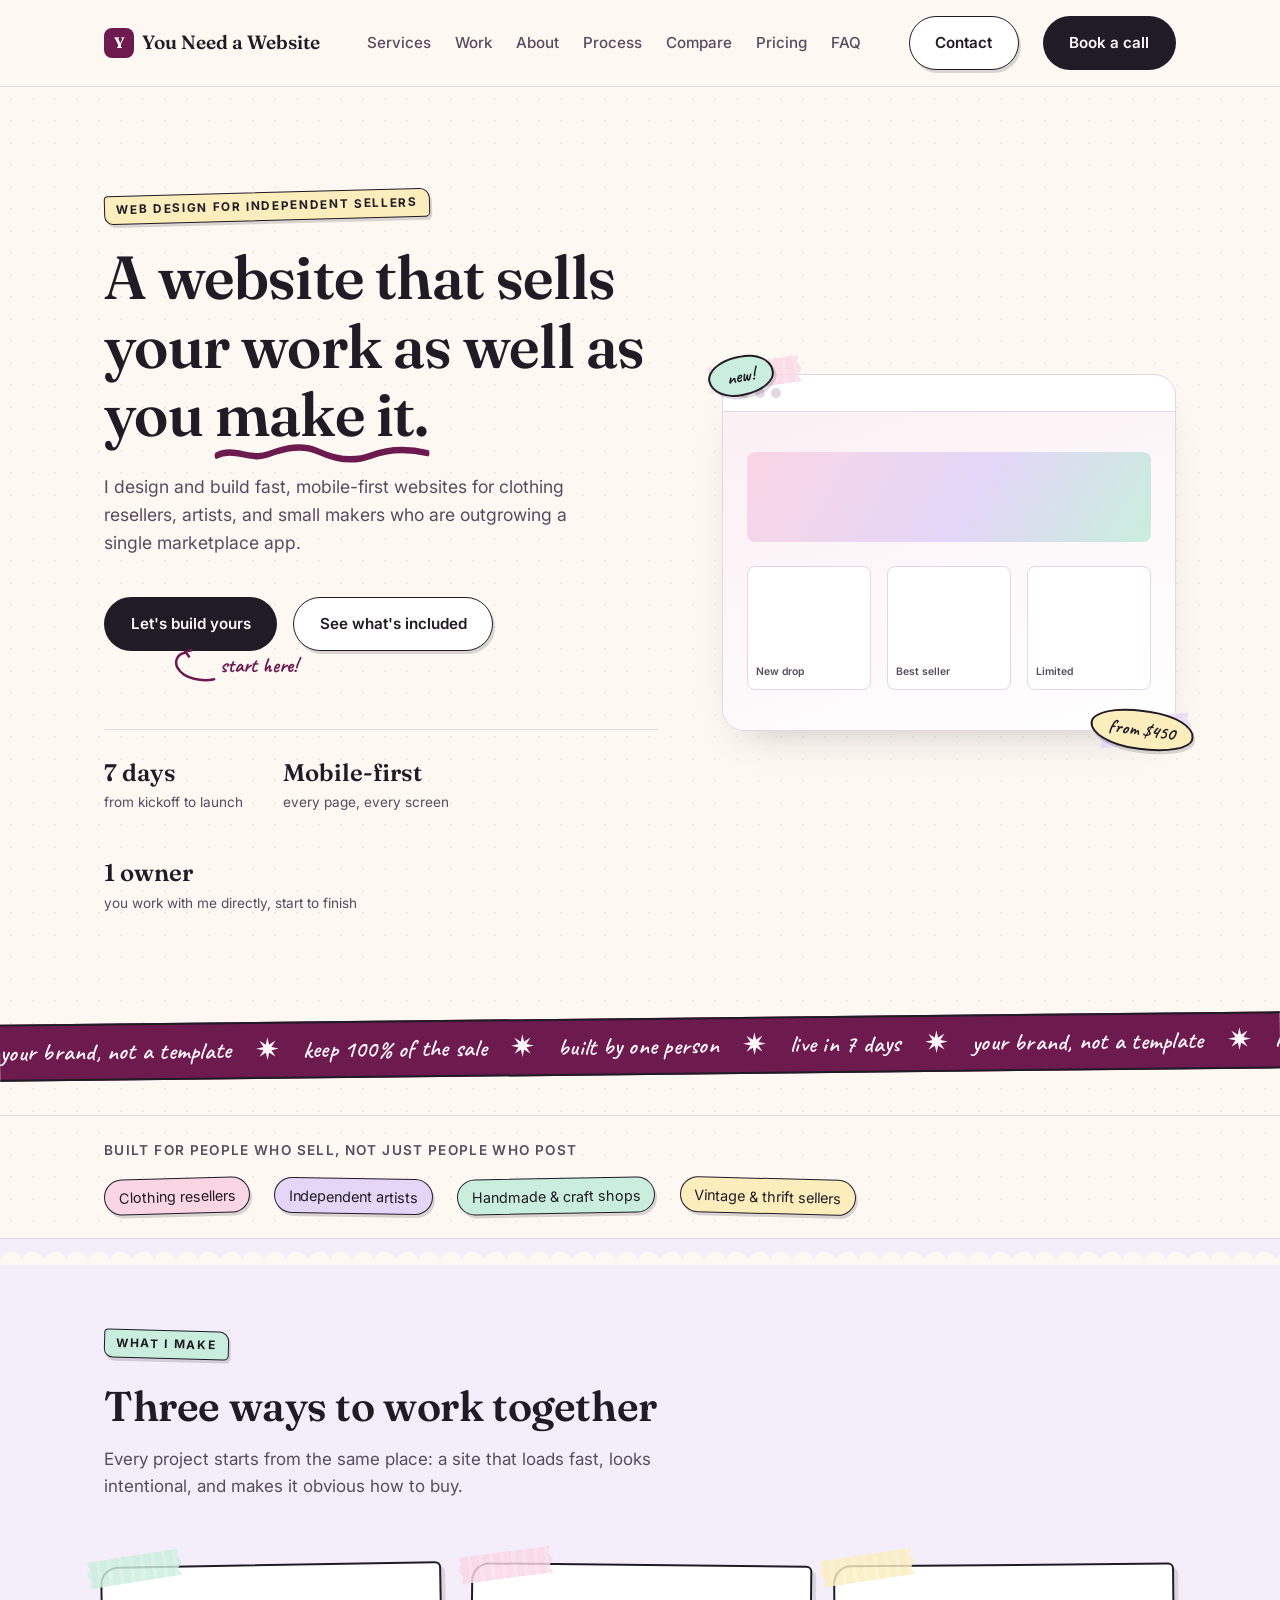
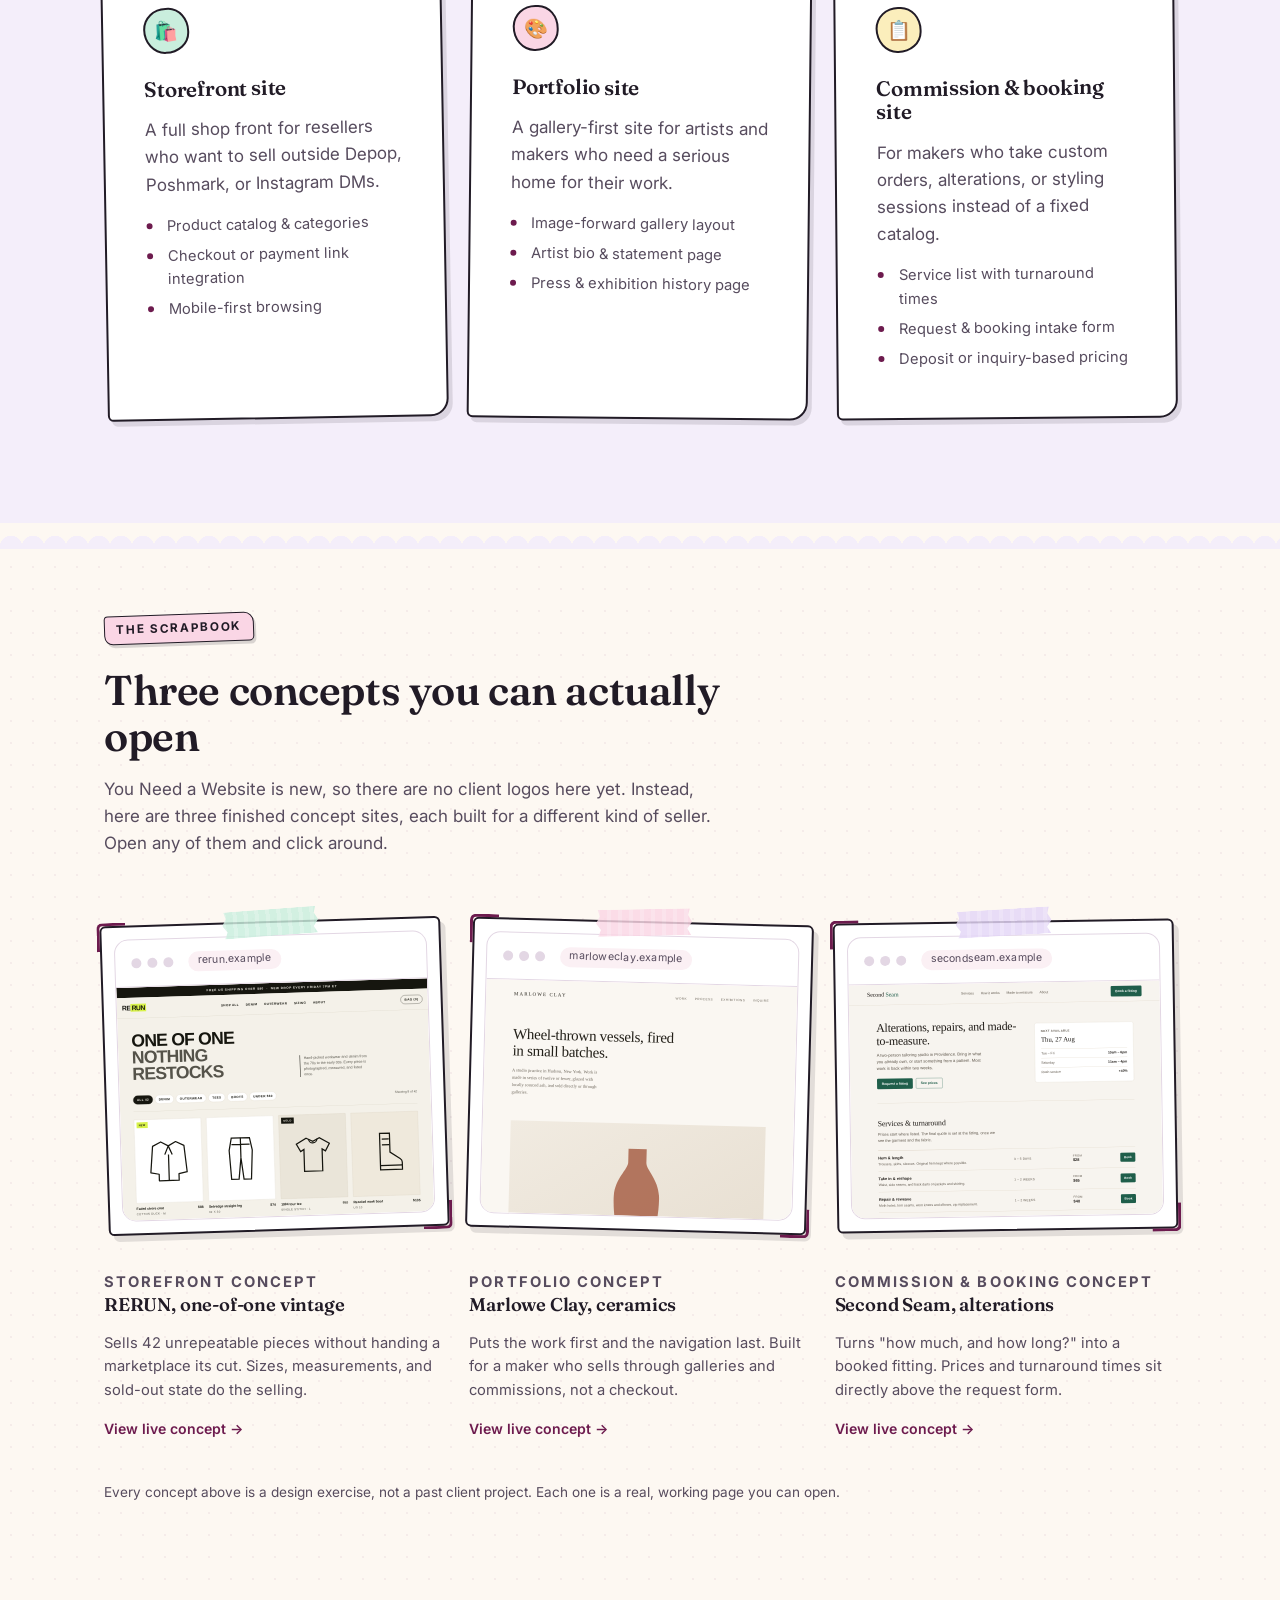
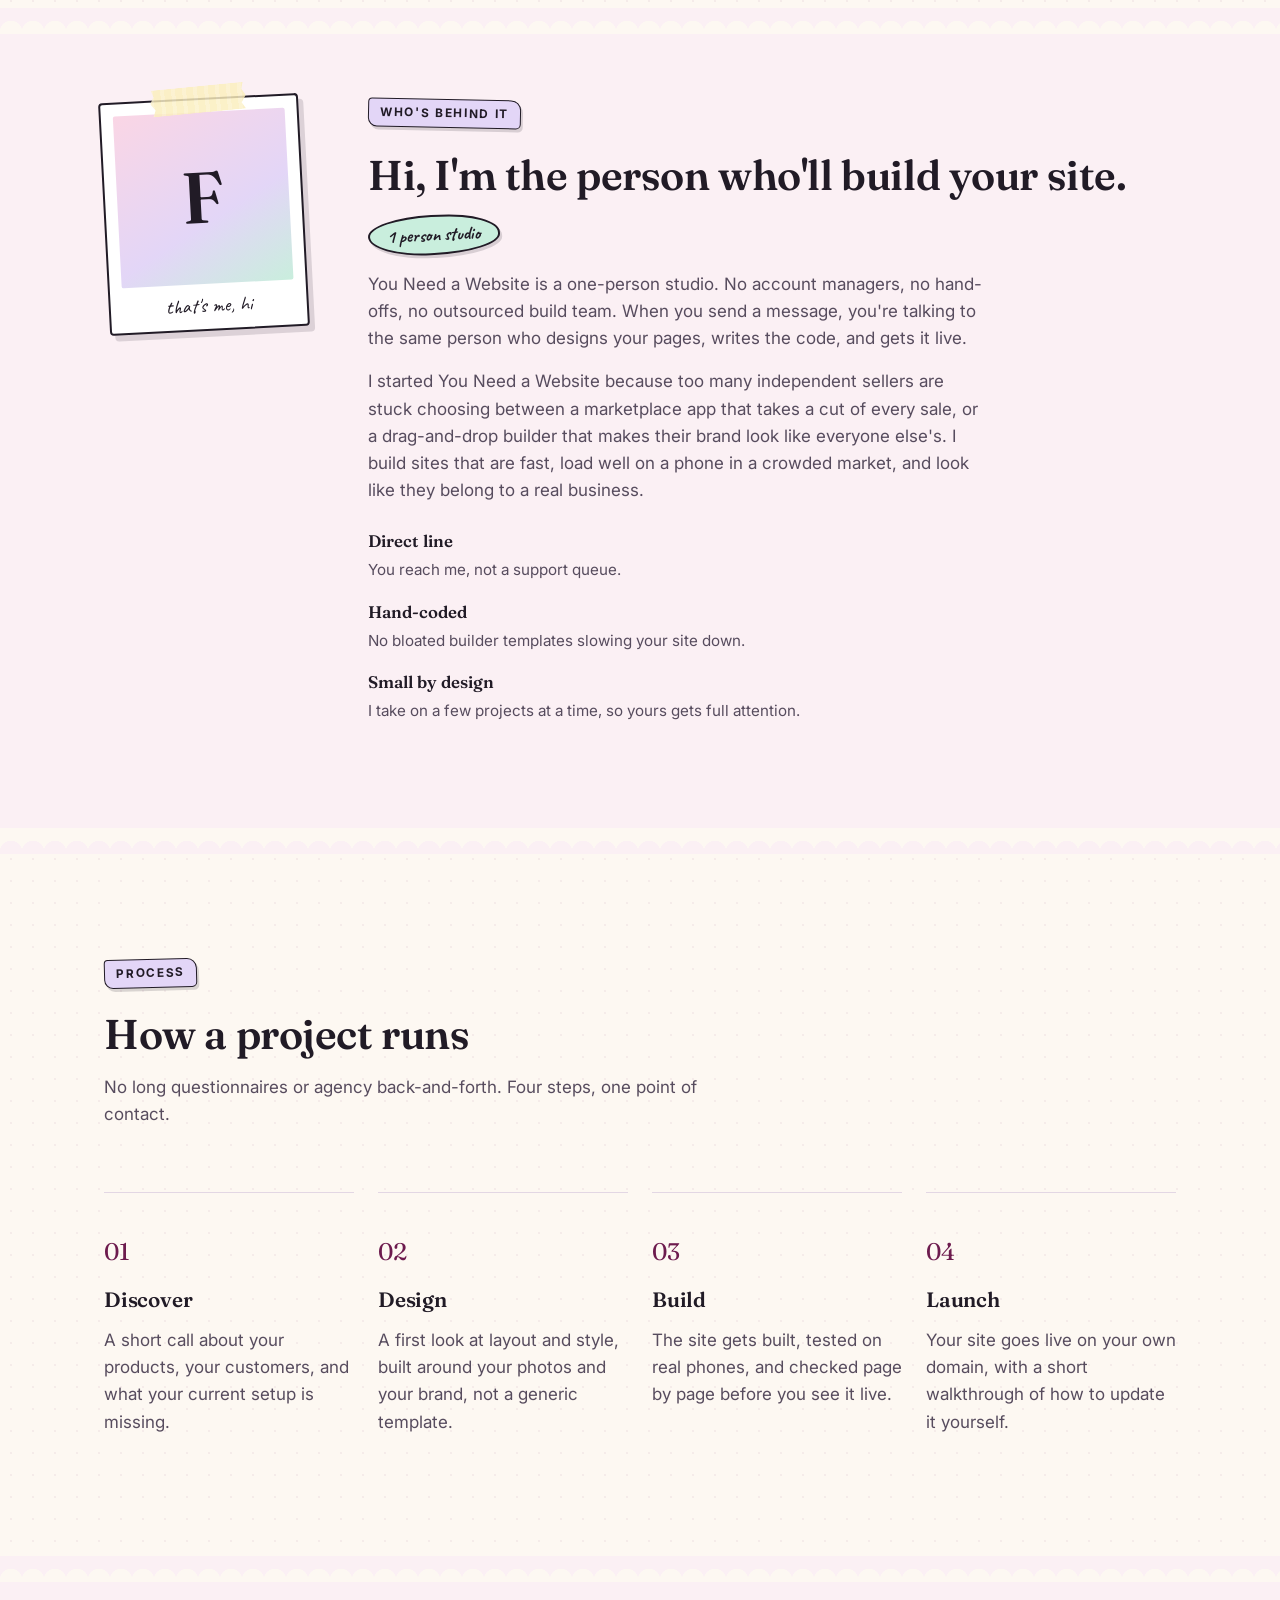
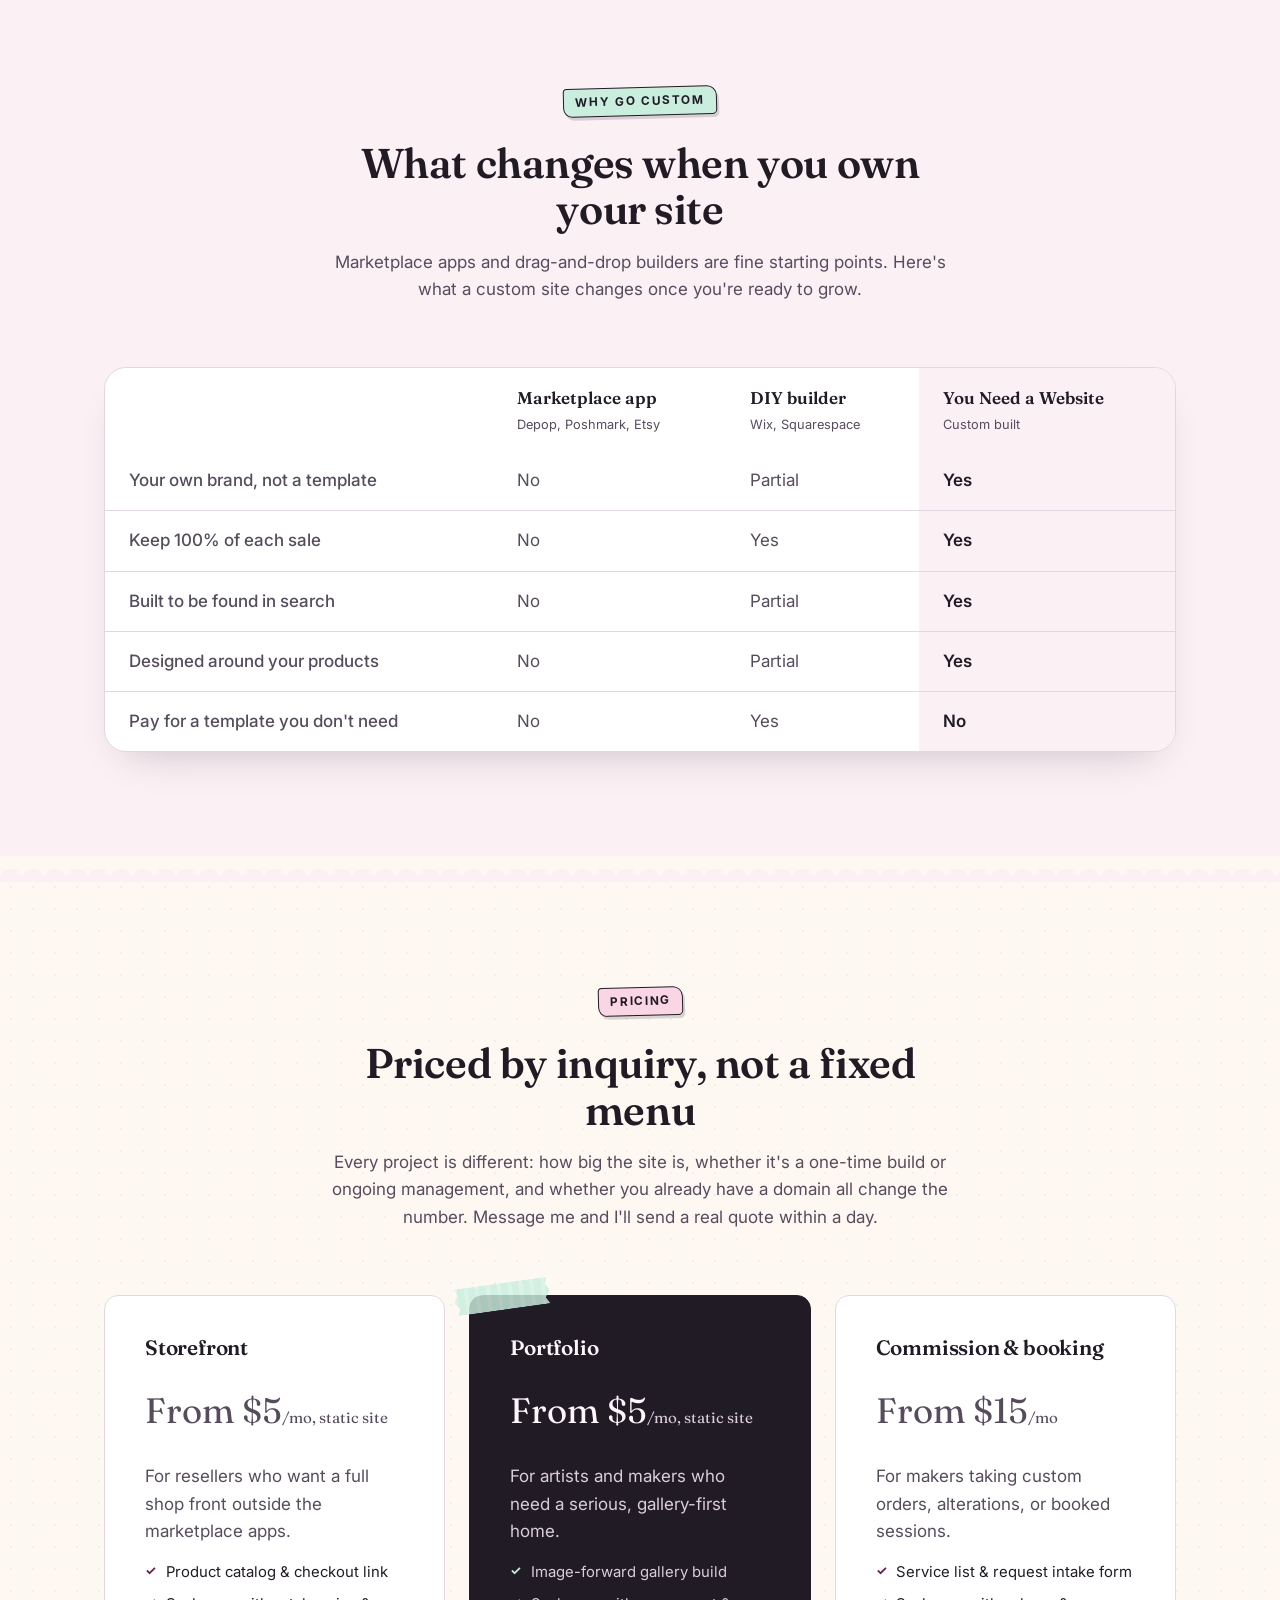
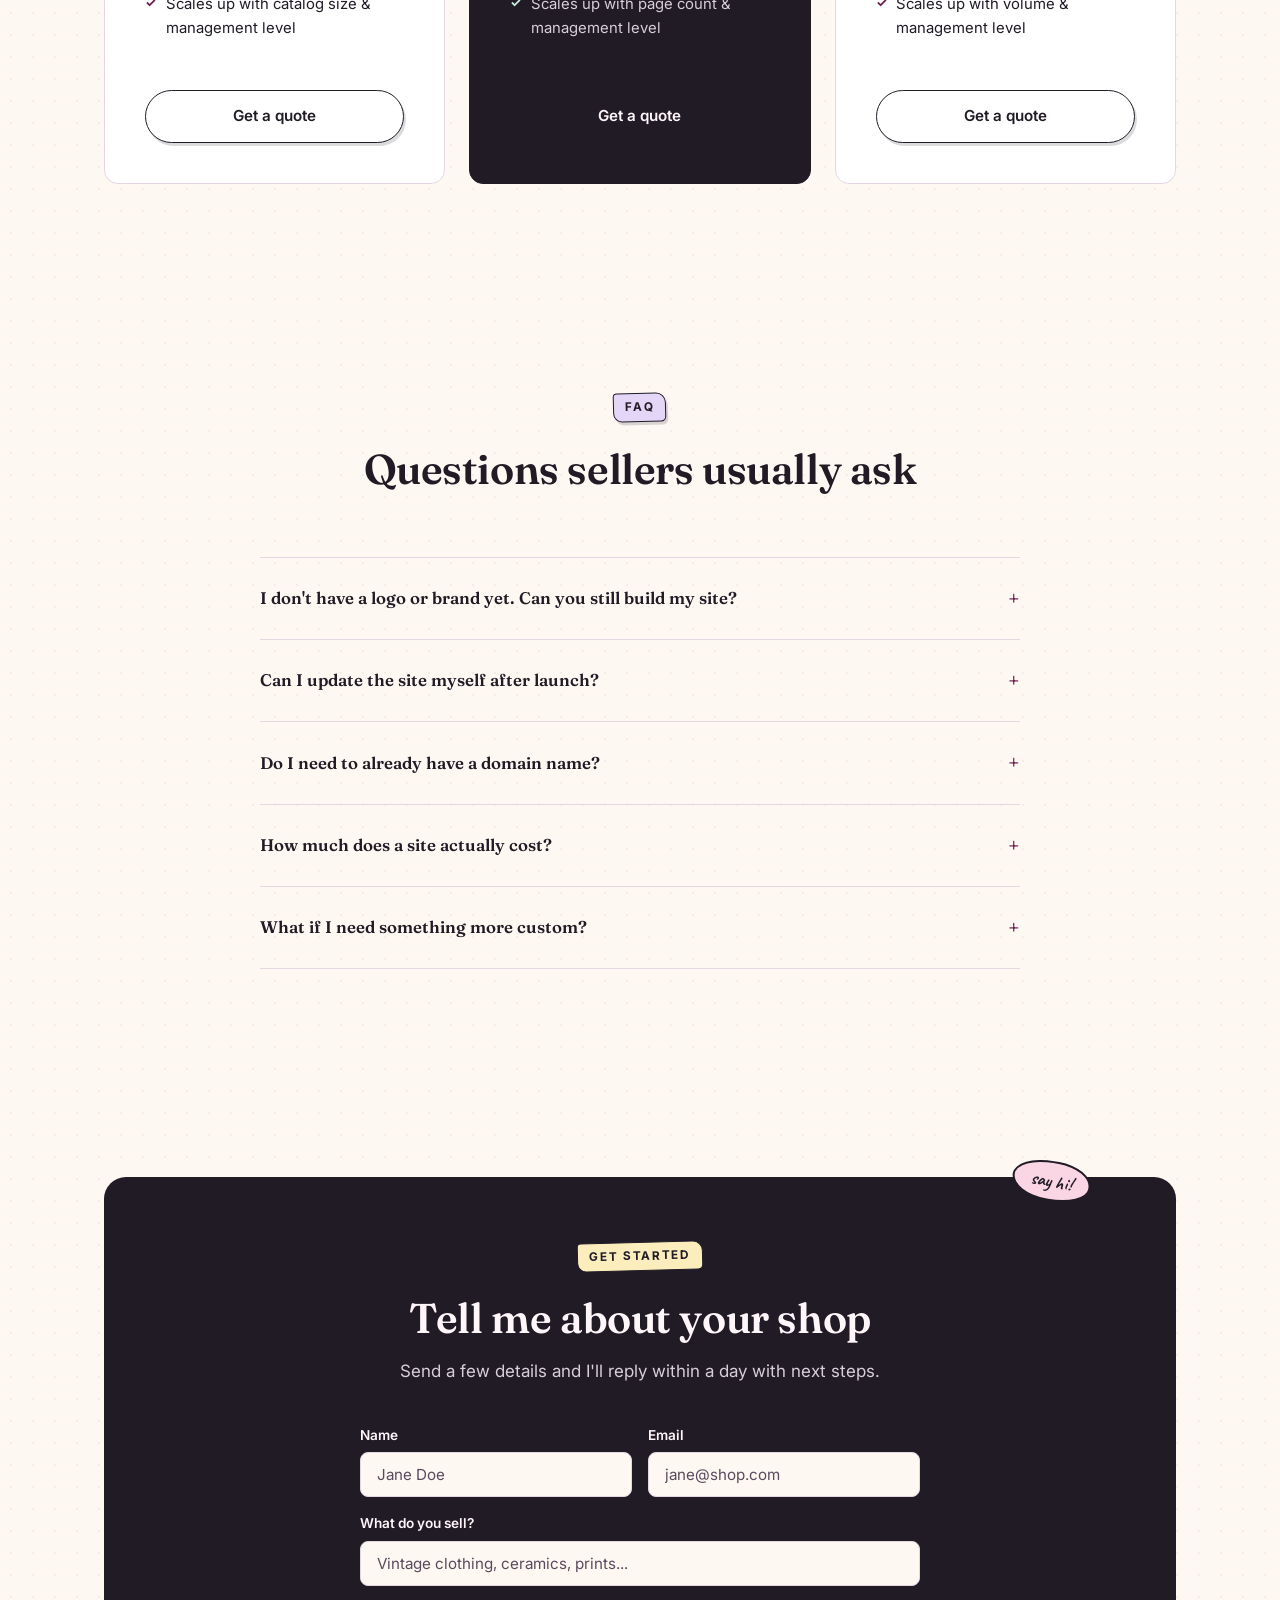
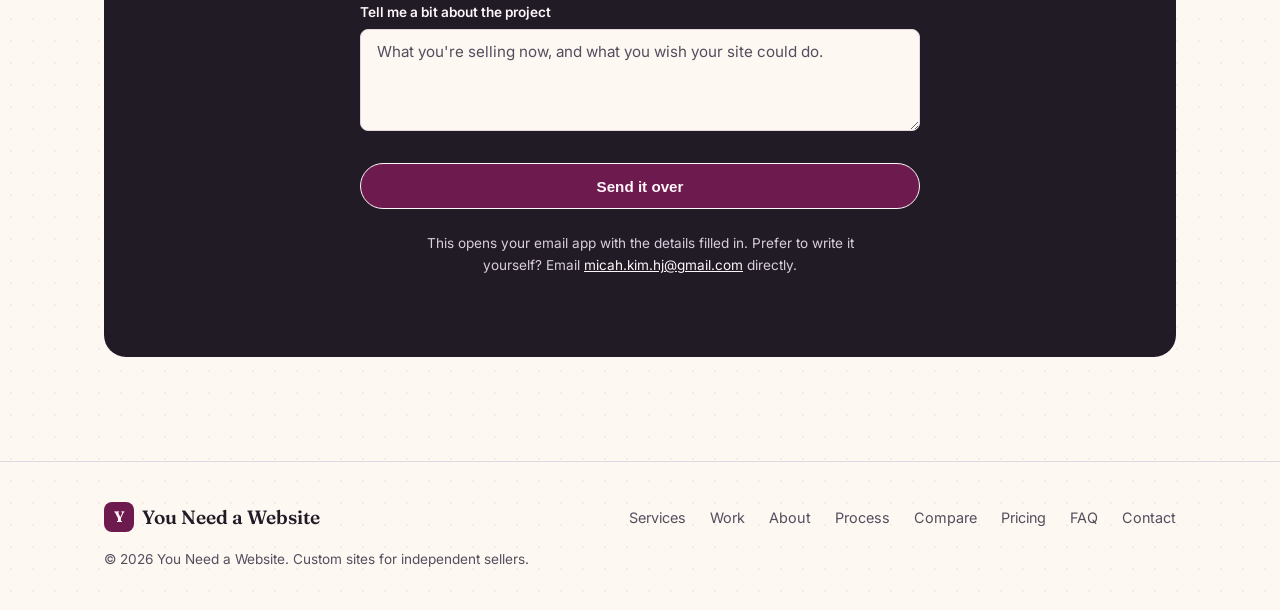
==== commit b9f2da88: "Rename site to You Need a Website, wire contact form to real delivery Rename ------ Foundry becomes " ====
--- a/index.html
+++ b/index.html
@@ -3,10 +3,10 @@
 <head>
   <meta charset="UTF-8" />
   <meta name="viewport" content="width=device-width, initial-scale=1.0" />
-  <title>Foundry - Websites for Resellers, Makers &amp; Independent Sellers</title>
-  <meta name="description" content="Foundry builds fast, good-looking websites for clothing resellers, artists, and independent sellers who are ready to sell beyond one platform." />
-
-  <link rel="canonical" href="https://www.foundry.example/" />
+  <title>You Need a Website - Custom Sites for Resellers, Makers &amp; Independent Sellers</title>
+  <meta name="description" content="You Need a Website is a one-person studio building fast, good-looking sites for clothing resellers, artists, and independent sellers who are ready to sell beyond one platform." />
+
+  <link rel="canonical" href="https://www.youneedawebsite.example/" />
   <meta name="theme-color" content="#6d1b4e" />
 
   <link rel="icon" type="image/svg+xml" href="assets/favicon.svg" />
@@ -15,16 +15,16 @@
   <link rel="apple-touch-icon" href="assets/apple-touch-icon.png" />
 
   <meta property="og:type" content="website" />
-  <meta property="og:site_name" content="Foundry" />
-  <meta property="og:title" content="Foundry - Websites for Resellers, Makers &amp; Independent Sellers" />
-  <meta property="og:description" content="Foundry builds fast, good-looking websites for clothing resellers, artists, and independent sellers who are ready to sell beyond one platform." />
-  <meta property="og:image" content="https://www.foundry.example/assets/og-image.png" />
+  <meta property="og:site_name" content="You Need a Website" />
+  <meta property="og:title" content="You Need a Website - Custom Sites for Resellers, Makers &amp; Independent Sellers" />
+  <meta property="og:description" content="You Need a Website is a one-person studio building fast, good-looking sites for clothing resellers, artists, and independent sellers who are ready to sell beyond one platform." />
+  <meta property="og:image" content="https://www.youneedawebsite.example/assets/og-image.png" />
   <meta property="og:image:width" content="1200" />
   <meta property="og:image:height" content="630" />
   <meta name="twitter:card" content="summary_large_image" />
-  <meta name="twitter:title" content="Foundry - Websites for Resellers, Makers &amp; Independent Sellers" />
-  <meta name="twitter:description" content="Foundry builds fast, good-looking websites for clothing resellers, artists, and independent sellers who are ready to sell beyond one platform." />
-  <meta name="twitter:image" content="https://www.foundry.example/assets/og-image.png" />
+  <meta name="twitter:title" content="You Need a Website - Custom Sites for Resellers, Makers &amp; Independent Sellers" />
+  <meta name="twitter:description" content="You Need a Website is a one-person studio building fast, good-looking sites for clothing resellers, artists, and independent sellers who are ready to sell beyond one platform." />
+  <meta name="twitter:image" content="https://www.youneedawebsite.example/assets/og-image.png" />
 
   <link rel="preconnect" href="https://fonts.googleapis.com" />
   <link rel="preconnect" href="https://fonts.gstatic.com" crossorigin />
@@ -35,15 +35,15 @@
   {
     "@context": "https://schema.org",
     "@type": "ProfessionalService",
-    "name": "Foundry",
-    "description": "Foundry builds fast, good-looking websites for clothing resellers, artists, and independent sellers who are ready to sell beyond one platform.",
-    "url": "https://www.foundry.example/",
-    "email": "hello@foundry.example",
+    "name": "You Need a Website",
+    "description": "You Need a Website is a one-person studio building fast, good-looking sites for clothing resellers, artists, and independent sellers who are ready to sell beyond one platform.",
+    "url": "https://www.youneedawebsite.example/",
+    "email": "micah.kim.hj@gmail.com",
     "priceRange": "$5+/mo",
     "areaServed": "Worldwide",
     "founder": {
       "@type": "Person",
-      "name": "Foundry founder"
+      "name": "You Need a Website founder"
     }
   }
   </script>
@@ -104,8 +104,8 @@
   <header class="site-header">
     <div class="wrap">
       <a class="brand" href="#top">
-        <span class="brand-mark">F</span>
-        Foundry
+        <span class="brand-mark">Y</span>
+        You Need a Website
       </a>
 
       <nav>
@@ -288,7 +288,7 @@
         <div class="section-head">
           <p class="eyebrow">The scrapbook</p>
           <h2>Three concepts you can actually open</h2>
-          <p>Foundry is new, so there are no client logos here yet. Instead, here are three finished concept sites, each built for a different kind of seller. Open any of them and click around.</p>
+          <p>You Need a Website is new, so there are no client logos here yet. Instead, here are three finished concept sites, each built for a different kind of seller. Open any of them and click around.</p>
         </div>
 
         <div class="work-grid">
@@ -403,13 +403,13 @@
           <h2>Hi, I'm the person who'll build your site.</h2>
           <span class="sticker sticker-mint sticker-about" aria-hidden="true">1 person studio</span>
           <p>
-            Foundry is a one-person studio. No account managers, no
+            You Need a Website is a one-person studio. No account managers, no
             hand-offs, no outsourced build team. When you send a message,
             you're talking to the same person who designs your pages,
             writes the code, and gets it live.
           </p>
           <p>
-            I started Foundry because too many independent sellers are
+            I started You Need a Website because too many independent sellers are
             stuck choosing between a marketplace app that takes a cut of
             every sale, or a drag-and-drop builder that makes their brand
             look like everyone else's. I build sites that are fast, load
@@ -473,7 +473,7 @@
                 <th scope="col">&nbsp;</th>
                 <th scope="col">Marketplace app <span>Depop, Poshmark, Etsy</span></th>
                 <th scope="col">DIY builder <span>Wix, Squarespace</span></th>
-                <th scope="col" class="highlight">Foundry <span>Custom built</span></th>
+                <th scope="col" class="highlight">You Need a Website <span>Custom built</span></th>
               </tr>
             </thead>
             <tbody>
@@ -601,7 +601,16 @@
           <h2>Tell me about your shop</h2>
           <p>Send a few details and I'll reply within a day with next steps.</p>
 
-          <form class="contact-form" id="contactForm">
+          <form class="contact-form" id="contactForm" action="https://api.web3forms.com/submit" method="POST">
+            <!-- Web3Forms delivers this to the inbox. The key is public by
+                 design; it only names the destination, it cannot read mail.
+                 While it is blank, js/main.js falls back to a mailto link. -->
+            <input type="hidden" name="access_key" value="" />
+            <input type="hidden" name="subject" value="New website inquiry" />
+            <input type="hidden" name="from_name" value="You Need a Website" />
+            <!-- Honeypot. A real person never checks a field they cannot see. -->
+            <input class="honeypot" type="checkbox" name="botcheck" tabindex="-1" autocomplete="off" aria-hidden="true" />
+
             <div class="form-row">
               <div>
                 <label for="name">Name</label>
@@ -620,12 +629,14 @@
               <label for="message">Tell me a bit about the project</label>
               <textarea id="message" name="message" rows="4" placeholder="What you're selling now, and what you wish your site could do."></textarea>
             </div>
-            <button class="btn btn-primary" type="submit">Send it over</button>
+            <button class="btn btn-primary" type="submit" id="contactSubmit">Send it over</button>
+            <p class="form-status" id="contactStatus" role="status" aria-live="polite"></p>
           </form>
 
           <p class="cta-fallback">
-            This opens your email app with the details filled in. Prefer to
-            write it yourself? Email <a href="mailto:hello@foundry.example">hello@foundry.example</a> directly.
+            <span id="contactNoteLead">Sent straight to my inbox, no email app needed.</span>
+            Prefer to write it yourself? Email
+            <a href="mailto:micah.kim.hj@gmail.com">micah.kim.hj@gmail.com</a> directly.
           </p>
         </div>
       </div>
@@ -636,8 +647,8 @@
   <footer class="site-footer">
     <div class="wrap">
       <a class="brand" href="#top">
-        <span class="brand-mark">F</span>
-        Foundry
+        <span class="brand-mark">Y</span>
+        You Need a Website
       </a>
       <ul class="footer-links">
         <li><a href="#services">Services</a></li>
@@ -649,7 +660,7 @@
         <li><a href="#faq">FAQ</a></li>
         <li><a href="#contact">Contact</a></li>
       </ul>
-      <small>&copy; 2026 Foundry. Websites for independent sellers.</small>
+      <small>&copy; 2026 You Need a Website. Custom sites for independent sellers.</small>
     </div>
   </footer>
 
--- a/css/styles.css
+++ b/css/styles.css
@@ -1,5 +1,5 @@
 /* =========================================================
-   Foundry - design system
+   You Need a Website - design system
    Pastel Y2K scrapbook: candy paper, washi tape, stickers and
    doodles, held together by one deep berry ink.
 
@@ -212,6 +212,7 @@
   text-decoration: none;
   border: 1px solid transparent;
   cursor: pointer;
+  white-space: nowrap;
   transition: transform 0.15s ease, box-shadow 0.15s ease, background 0.15s ease;
 }
 
@@ -272,6 +273,7 @@
   font-size: 1.2rem;
   text-decoration: none;
   color: var(--color-ink);
+  white-space: nowrap;
 }
 
 .brand-mark {
@@ -289,7 +291,7 @@
 .nav-links {
   display: flex;
   align-items: center;
-  gap: var(--space-4);
+  gap: var(--space-3);
   list-style: none;
   margin: 0;
   padding: 0;
@@ -1132,6 +1134,63 @@
   margin-top: var(--space-1);
 }
 
+.contact-form button[disabled] {
+  opacity: 0.75;
+  cursor: progress;
+}
+
+.honeypot {
+  position: absolute;
+  left: -9999px;
+  width: 1px;
+  height: 1px;
+  opacity: 0;
+}
+
+/* Status sits on the dark CTA band, so it is a pastel chip with ink text,
+   never pastel text. Both pairings are far above WCAG AA.
+   The .cta-band p rule caps paragraphs at 480px and centres them, so this
+   has to out-specify it to line up with the fields above. */
+.cta-band .form-status {
+  margin: 0;
+  max-width: none;
+}
+
+.form-status {
+  padding: 0.7rem 1rem;
+  border-radius: var(--radius-sm);
+  font-size: 0.9rem;
+  font-weight: 500;
+  text-align: left;
+  display: none;
+}
+
+.form-status.is-pending,
+.form-status.is-success,
+.form-status.is-error {
+  display: block;
+}
+
+.cta-band .form-status.is-pending {
+  background: var(--paper-lilac);
+  color: var(--color-ink);
+}
+
+.cta-band .form-status.is-success {
+  background: var(--paper-mint);
+  color: var(--color-ink);
+}
+
+.cta-band .form-status.is-error {
+  background: var(--paper-butter);
+  color: var(--color-ink);
+}
+
+.cta-band .form-status a {
+  color: var(--color-ink);
+  text-decoration: underline;
+}
+
 /* ---------- Footer ---------- */
 
 .site-footer {
@@ -1175,7 +1234,9 @@
 
 /* ---------- Responsive ---------- */
 
-@media (max-width: 1040px) {
+/* The brand is a full sentence, so the desktop row needs the whole
+   container. Below that, hand over to the mobile nav. */
+@media (max-width: 1120px) {
   .nav-links,
   .nav-cta .btn-ghost,
   .nav-cta .btn-primary {
